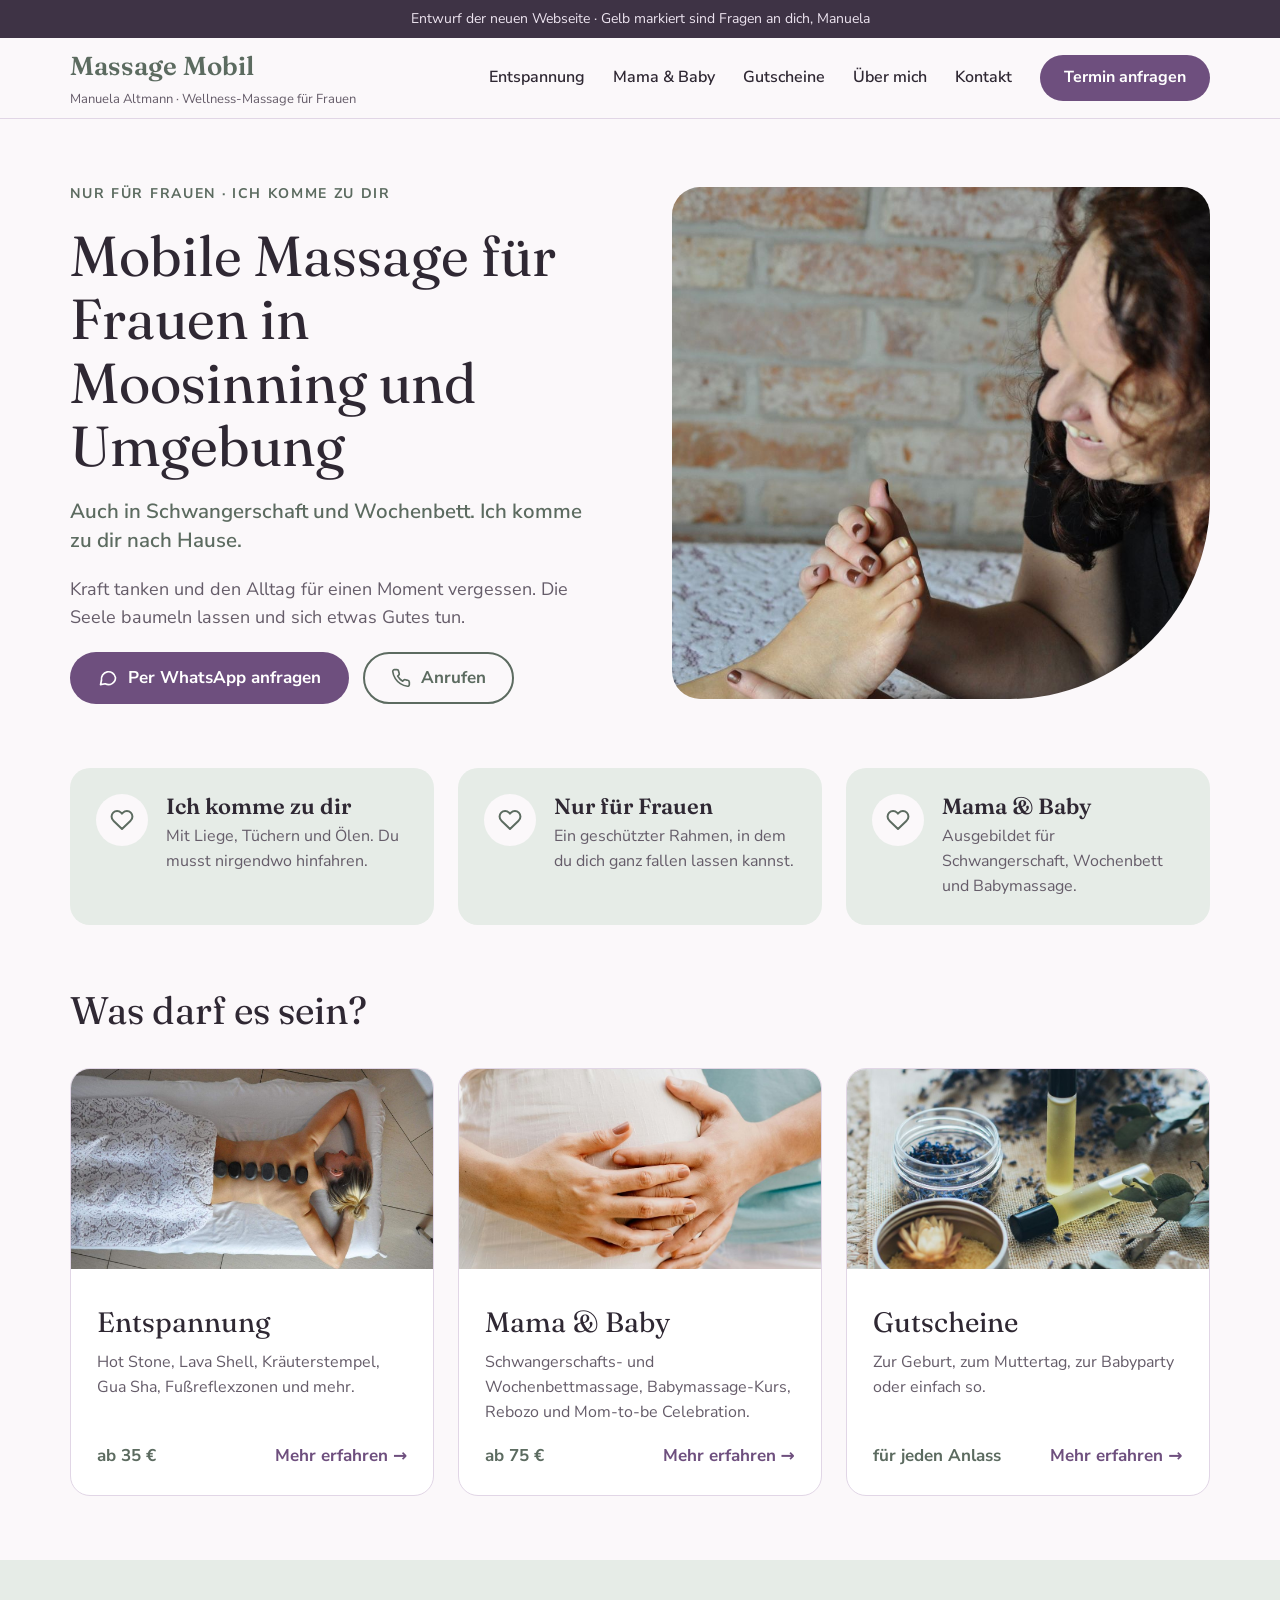
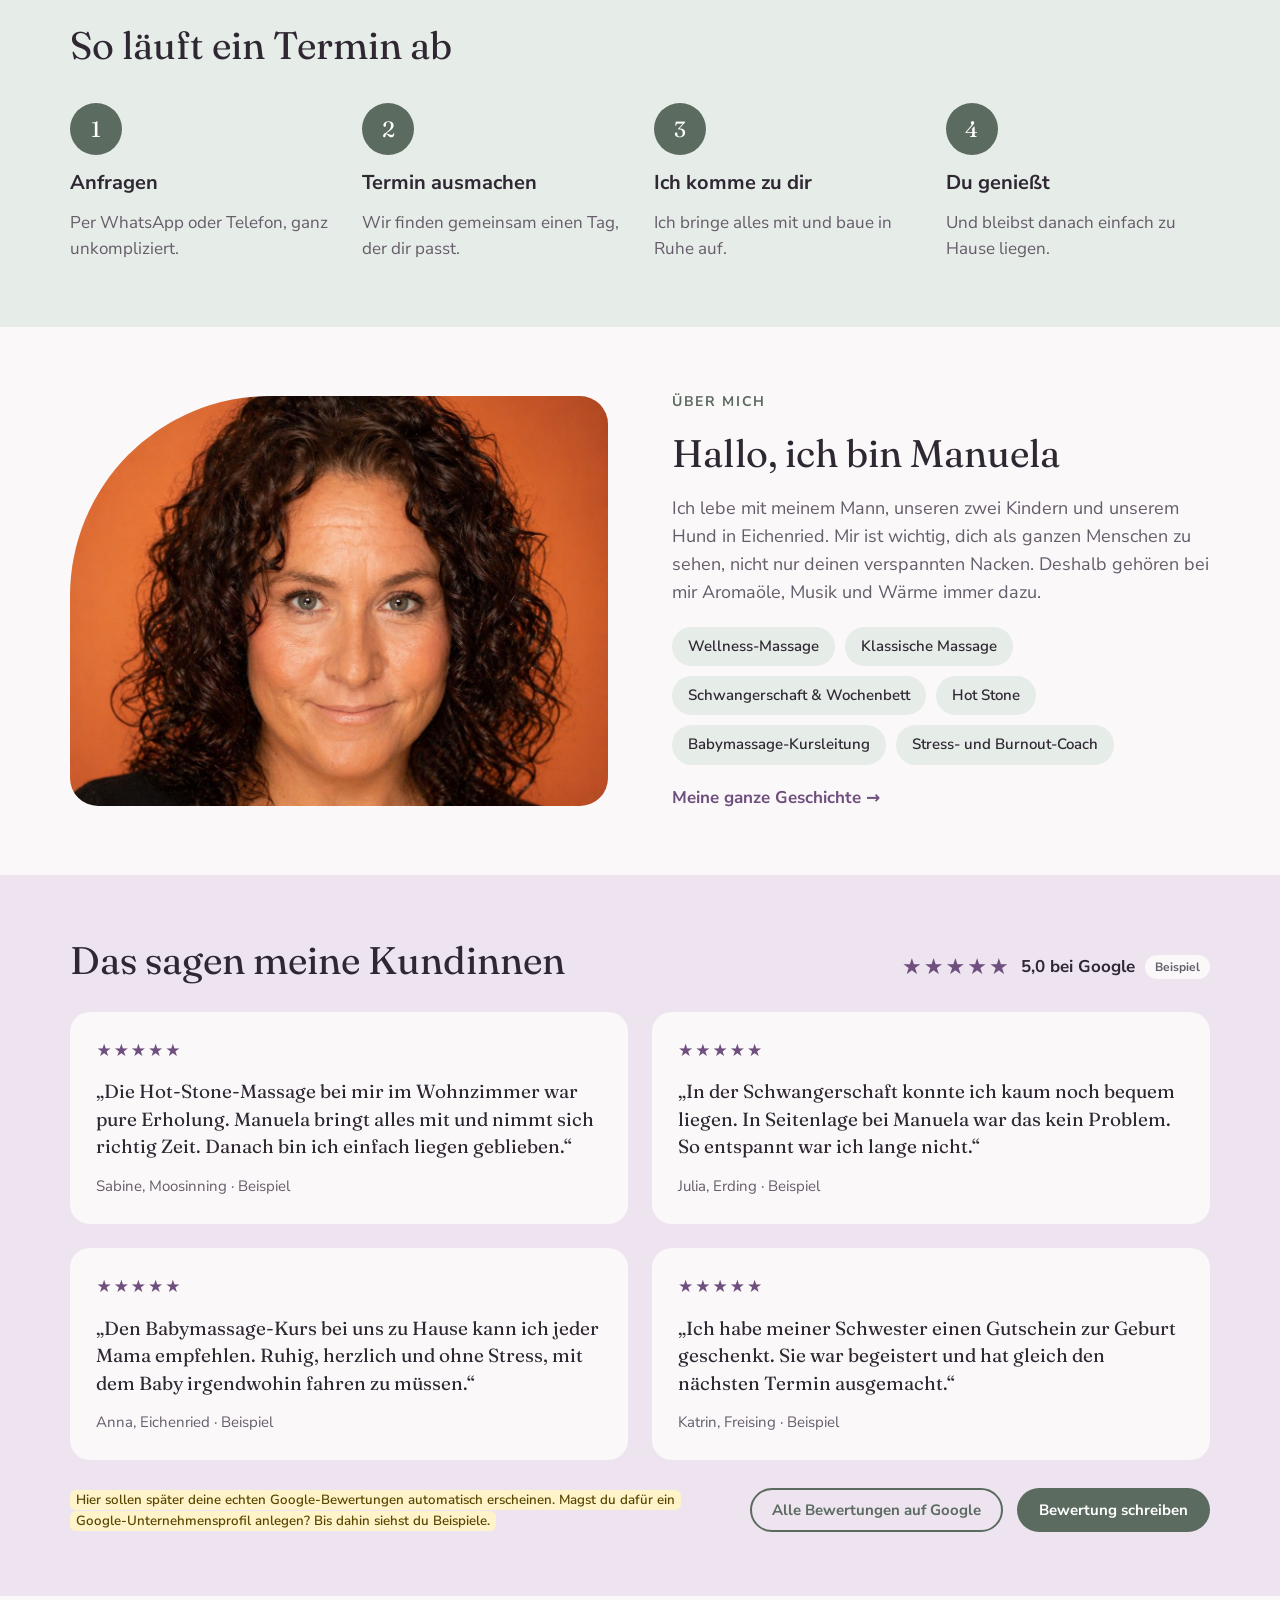
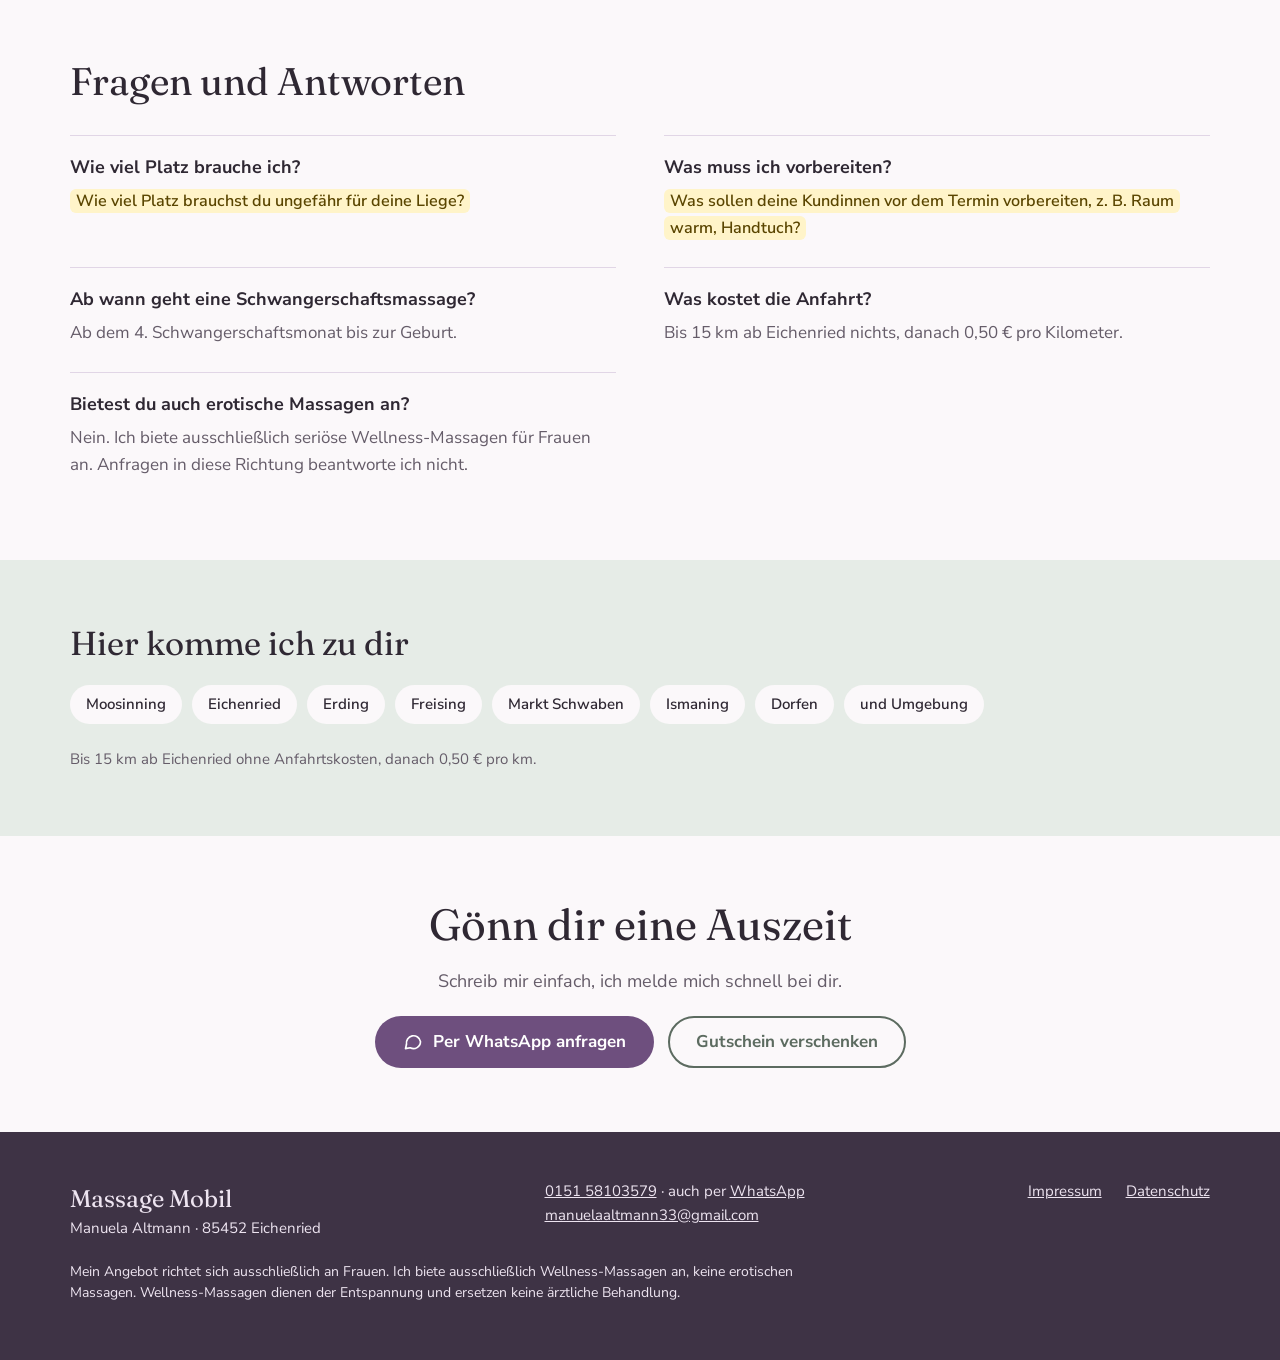
==== index.html @ 82e1cd25 "E-Mail-Adresse eingetragen Co-Authored-By: Claude Opus 5.5 (1M context) <noreply@anthropic.com> Clau" ====
<!doctype html>
<html lang="de">
<head>
<meta charset="utf-8">
<meta name="viewport" content="width=device-width, initial-scale=1">
<meta name="robots" content="noindex, nofollow">
<title>Mobile Massage für Frauen in Moosinning und Umgebung · Massage Mobil</title>
<meta name="description" content="Mobile Wellness-Massage nur für Frauen in Moosinning, Erding und Umgebung. Auch Schwangerschafts- und Wochenbettmassage. Manuela kommt zu dir nach Hause.">
<link rel="icon" href="data:image/svg+xml,%3Csvg xmlns='http://www.w3.org/2000/svg' viewBox='0 0 32 32'%3E%3Ccircle cx='16' cy='16' r='16' fill='%236E4F7E'/%3E%3Ctext x='16' y='22' font-size='17' text-anchor='middle' fill='white' font-family='Georgia'%3EM%3C/text%3E%3C/svg%3E">
<link rel="preconnect" href="https://fonts.googleapis.com">
<link rel="preconnect" href="https://fonts.gstatic.com" crossorigin>
<link href="https://fonts.googleapis.com/css2?family=Fraunces:opsz,wght@9..144,400;9..144,600&family=Nunito+Sans:wght@400;600;700&display=swap" rel="stylesheet">
<link rel="stylesheet" href="style.css">
</head>
<body>
<div class="demo-bar">Entwurf der neuen Webseite · Gelb markiert sind Fragen an dich, Manuela</div>
<header class="site-header">
<div class="wrap">
<a class="logo" href="index.html"><b>Massage Mobil</b><span>Manuela Altmann · Wellness-Massage für Frauen</span></a>
<button class="menu-btn" type="button" aria-label="Menü öffnen" aria-expanded="false" aria-controls="nav"><svg width="22" height="22" viewBox="0 0 24 24" fill="none" stroke="currentColor" stroke-width="2" stroke-linecap="round" aria-hidden="true"><path d="M4 7h16M4 12h16M4 17h16"/></svg></button>
<nav class="nav" id="nav">
<a href="entspannung.html">Entspannung</a>
<a href="mama-baby.html">Mama &amp; Baby</a>
<a href="gutscheine.html">Gutscheine</a>
<a href="ueber-mich.html">Über mich</a>
<a href="kontakt.html">Kontakt</a>
<a class="btn btn-primary" href="kontakt.html">Termin anfragen</a>
</nav>
</div>
</header>
<main>

<section class="wrap section grid-2">
<div class="stack">
<div class="kicker">Nur für Frauen · Ich komme zu dir</div>
<h1>Mobile Massage für Frauen in Moosinning und Umgebung</h1>
<p class="lead">Auch in Schwangerschaft und Wochenbett. Ich komme zu dir nach Hause.</p>
<p class="muted" style="font-size:18px">Kraft tanken und den Alltag für einen Moment vergessen. Die Seele baumeln lassen und sich etwas Gutes tun.</p>
<div class="btns"><a class="btn btn-primary" href="https://wa.me/4915158103579?text=Hallo%20Manuela%2C%20ich%20interessiere%20mich%20f%C3%BCr%20einen%20Massagetermin." target="_blank" rel="noopener"><svg viewBox="0 0 24 24" fill="none" stroke="currentColor" stroke-width="2" stroke-linecap="round" stroke-linejoin="round" aria-hidden="true"><path d="M21 11.5a8.4 8.4 0 0 1-12.4 7.4L3 20l1.2-5.3A8.4 8.4 0 1 1 21 11.5z"/></svg>Per WhatsApp anfragen</a><a class="btn btn-outline" href="tel:+4915158103579"><svg viewBox="0 0 24 24" fill="none" stroke="currentColor" stroke-width="2" stroke-linecap="round" stroke-linejoin="round" aria-hidden="true"><path d="M22 16.9v3a2 2 0 0 1-2.2 2 19.8 19.8 0 0 1-8.6-3.1 19.5 19.5 0 0 1-6-6A19.8 19.8 0 0 1 2.1 4.2 2 2 0 0 1 4.1 2h3a2 2 0 0 1 2 1.7c.1.9.4 1.8.7 2.7a2 2 0 0 1-.5 2.1L8 9.8a16 16 0 0 0 6 6l1.3-1.3a2 2 0 0 1 2.1-.5c.9.3 1.8.6 2.7.7a2 2 0 0 1 1.7 2z"/></svg>Anrufen</a></div>
</div>
<img class="pic pic-leaf hero-img" src="bilder/manuela-fussmassage.jpg" alt="Manuela massiert lächelnd den Fuß einer Kundin" style="height:clamp(300px,40vw,536px);object-position:50% 45%">
</section>

<section class="wrap grid-3">
<div class="tile"><div class="ico"><svg viewBox="0 0 24 24" fill="none" stroke="currentColor" stroke-width="2" stroke-linecap="round" stroke-linejoin="round" aria-hidden="true"><path d="M20.8 4.6a5.5 5.5 0 0 0-7.8 0L12 5.7l-1-1.1a5.5 5.5 0 0 0-7.8 7.8l1 1.1L12 21l7.8-7.5 1-1.1a5.5 5.5 0 0 0 0-7.8z"/></svg></div><div><h3 style="font-weight:600;font-size:22px;margin-bottom:6px">Ich komme zu dir</h3><p class="muted" style="font-size:16px">Mit Liege, Tüchern und Ölen. Du musst nirgendwo hinfahren.</p></div></div>
<div class="tile"><div class="ico"><svg viewBox="0 0 24 24" fill="none" stroke="currentColor" stroke-width="2" stroke-linecap="round" stroke-linejoin="round" aria-hidden="true"><path d="M20.8 4.6a5.5 5.5 0 0 0-7.8 0L12 5.7l-1-1.1a5.5 5.5 0 0 0-7.8 7.8l1 1.1L12 21l7.8-7.5 1-1.1a5.5 5.5 0 0 0 0-7.8z"/></svg></div><div><h3 style="font-weight:600;font-size:22px;margin-bottom:6px">Nur für Frauen</h3><p class="muted" style="font-size:16px">Ein geschützter Rahmen, in dem du dich ganz fallen lassen kannst.</p></div></div>
<div class="tile"><div class="ico"><svg viewBox="0 0 24 24" fill="none" stroke="currentColor" stroke-width="2" stroke-linecap="round" stroke-linejoin="round" aria-hidden="true"><path d="M20.8 4.6a5.5 5.5 0 0 0-7.8 0L12 5.7l-1-1.1a5.5 5.5 0 0 0-7.8 7.8l1 1.1L12 21l7.8-7.5 1-1.1a5.5 5.5 0 0 0 0-7.8z"/></svg></div><div><h3 style="font-weight:600;font-size:22px;margin-bottom:6px">Mama &amp; Baby</h3><p class="muted" style="font-size:16px">Ausgebildet für Schwangerschaft, Wochenbett und Babymassage.</p></div></div>
</section>

<section class="wrap section stack" style="gap:36px">
<h2>Was darf es sein?</h2>
<div class="grid-3">
<a class="card card-img" href="entspannung.html"><img src="bilder/hot-stone.jpg" alt="Hot-Stone-Massage mit warmen Steinen auf dem Rücken" loading="lazy"><div class="body"><h3 style="font-size:28px">Entspannung</h3><p class="muted" style="font-size:16px">Hot Stone, Lava Shell, Kräuterstempel, Gua Sha, Fußreflexzonen und mehr.</p><div class="row"><span style="color:var(--main)">ab 35 €</span><span style="color:var(--btn)">Mehr erfahren →</span></div></div></a>
<a class="card card-img" href="mama-baby.html"><img src="bilder/babybauch.jpg" alt="Hände auf einem Babybauch" loading="lazy"><div class="body"><h3 style="font-size:28px">Mama &amp; Baby</h3><p class="muted" style="font-size:16px">Schwangerschafts- und Wochenbettmassage, Babymassage-Kurs, Rebozo und Mom-to-be Celebration.</p><div class="row"><span style="color:var(--main)">ab 75 €</span><span style="color:var(--btn)">Mehr erfahren →</span></div></div></a>
<a class="card card-img" href="gutscheine.html"><img src="bilder/aromaoele.jpg" alt="Aromaöle mit Lavendel" loading="lazy"><div class="body"><h3 style="font-size:28px">Gutscheine</h3><p class="muted" style="font-size:16px">Zur Geburt, zum Muttertag, zur Babyparty oder einfach so.</p><div class="row"><span style="color:var(--main)">für jeden Anlass</span><span style="color:var(--btn)">Mehr erfahren →</span></div></div></a>
</div>
</section>

<section class="bg-soft2"><div class="wrap section stack" style="gap:36px">
<h2>So läuft ein Termin ab</h2>
<div class="grid-4">
<div class="step"><div class="num">1</div><b style="font-size:20px">Anfragen</b><p class="muted">Per WhatsApp oder Telefon, ganz unkompliziert.</p></div>
<div class="step"><div class="num">2</div><b style="font-size:20px">Termin ausmachen</b><p class="muted">Wir finden gemeinsam einen Tag, der dir passt.</p></div>
<div class="step"><div class="num">3</div><b style="font-size:20px">Ich komme zu dir</b><p class="muted">Ich bringe alles mit und baue in Ruhe auf.</p></div>
<div class="step"><div class="num">4</div><b style="font-size:20px">Du genießt</b><p class="muted">Und bleibst danach einfach zu Hause liegen.</p></div>
</div>
</div></section>

<section class="wrap section grid-2">
<img class="pic pic-leaf-l" src="bilder/manuela-portraet.jpg" alt="Porträt von Manuela Altmann" loading="lazy" style="height:clamp(300px,32vw,460px);object-position:50% 25%">
<div class="stack">
<div class="kicker">Über mich</div>
<h2>Hallo, ich bin Manuela</h2>
<p class="muted" style="font-size:18px">Ich lebe mit meinem Mann, unseren zwei Kindern und unserem Hund in Eichenried. Mir ist wichtig, dich als ganzen Menschen zu sehen, nicht nur deinen verspannten Nacken. Deshalb gehören bei mir Aromaöle, Musik und Wärme immer dazu.</p>
<div class="chips"><span class="chip chip-soft">Wellness-Massage</span><span class="chip chip-soft">Klassische Massage</span><span class="chip chip-soft">Schwangerschaft &amp; Wochenbett</span><span class="chip chip-soft">Hot Stone</span><span class="chip chip-soft">Babymassage-Kursleitung</span><span class="chip chip-soft">Stress- und Burnout-Coach</span></div>
<a class="more" href="ueber-mich.html">Meine ganze Geschichte →</a>
</div>
</section>

<section class="bg-soft"><div class="wrap section stack" style="gap:28px">
<div class="reviews-head"><h2>Das sagen meine Kundinnen</h2><div style="display:flex;align-items:center;gap:10px"><span class="stars" aria-hidden="true" style="font-size:22px">★★★★★</span><b>5,0 bei Google</b><span class="badge">Beispiel</span></div></div>
<div class="grid-2" style="gap:24px;align-items:stretch">
<figure class="review"><div class="stars" aria-label="5 von 5 Sternen">★★★★★</div><blockquote>„Die Hot-Stone-Massage bei mir im Wohnzimmer war pure Erholung. Manuela bringt alles mit und nimmt sich richtig Zeit. Danach bin ich einfach liegen geblieben.“</blockquote><figcaption>Sabine, Moosinning · Beispiel</figcaption></figure>
<figure class="review"><div class="stars" aria-label="5 von 5 Sternen">★★★★★</div><blockquote>„In der Schwangerschaft konnte ich kaum noch bequem liegen. In Seitenlage bei Manuela war das kein Problem. So entspannt war ich lange nicht.“</blockquote><figcaption>Julia, Erding · Beispiel</figcaption></figure>
<figure class="review"><div class="stars" aria-label="5 von 5 Sternen">★★★★★</div><blockquote>„Den Babymassage-Kurs bei uns zu Hause kann ich jeder Mama empfehlen. Ruhig, herzlich und ohne Stress, mit dem Baby irgendwohin fahren zu müssen.“</blockquote><figcaption>Anna, Eichenried · Beispiel</figcaption></figure>
<figure class="review"><div class="stars" aria-label="5 von 5 Sternen">★★★★★</div><blockquote>„Ich habe meiner Schwester einen Gutschein zur Geburt geschenkt. Sie war begeistert und hat gleich den nächsten Termin ausgemacht.“</blockquote><figcaption>Katrin, Freising · Beispiel</figcaption></figure>
</div>
<div style="display:flex;justify-content:space-between;align-items:center;gap:24px;flex-wrap:wrap">
<p class="muted" style="font-size:14px;max-width:640px"><span class="frage">Hier sollen später deine echten Google-Bewertungen automatisch erscheinen. Magst du dafür ein Google-Unternehmensprofil anlegen? Bis dahin siehst du Beispiele.</span></p>
<div class="btns"><a class="btn btn-outline btn-small" href="#">Alle Bewertungen auf Google</a><a class="btn btn-green btn-small" href="#">Bewertung schreiben</a></div>
</div>
</div></section>

<section class="wrap section stack" style="gap:32px">
<h2>Fragen und Antworten</h2>
<div class="faq"><div><b>Wie viel Platz brauche ich?</b><span class="muted"><span class="frage">Wie viel Platz brauchst du ungefähr für deine Liege?</span></span></div><div><b>Was muss ich vorbereiten?</b><span class="muted"><span class="frage">Was sollen deine Kundinnen vor dem Termin vorbereiten, z. B. Raum warm, Handtuch?</span></span></div><div><b>Ab wann geht eine Schwangerschaftsmassage?</b><span class="muted">Ab dem 4. Schwangerschaftsmonat bis zur Geburt.</span></div><div><b>Was kostet die Anfahrt?</b><span class="muted">Bis 15 km ab Eichenried nichts, danach 0,50 € pro Kilometer.</span></div><div><b>Bietest du auch erotische Massagen an?</b><span class="muted">Nein. Ich biete ausschließlich seriöse Wellness-Massagen für Frauen an. Anfragen in diese Richtung beantworte ich nicht.</span></div></div>
</section>

<section class="bg-soft2"><div class="wrap section stack" style="gap:24px">
<h2 style="font-size:clamp(26px,2.6vw,36px)">Hier komme ich zu dir</h2>
<div class="chips"><span class="chip ">Moosinning</span><span class="chip ">Eichenried</span><span class="chip ">Erding</span><span class="chip ">Freising</span><span class="chip ">Markt Schwaben</span><span class="chip ">Ismaning</span><span class="chip ">Dorfen</span><span class="chip ">und Umgebung</span></div>
<p class="muted" style="font-size:15px">Bis 15 km ab Eichenried ohne Anfahrtskosten, danach 0,50 € pro km.</p>
</div></section>

<section class="wrap section stack center">
<h2 style="font-size:clamp(32px,3.4vw,48px)">Gönn dir eine Auszeit</h2>
<p class="muted" style="font-size:18px">Schreib mir einfach, ich melde mich schnell bei dir.</p>
<div class="btns" style="justify-content:center"><a class="btn btn-primary" href="https://wa.me/4915158103579?text=Hallo%20Manuela%2C%20ich%20interessiere%20mich%20f%C3%BCr%20einen%20Massagetermin." target="_blank" rel="noopener"><svg viewBox="0 0 24 24" fill="none" stroke="currentColor" stroke-width="2" stroke-linecap="round" stroke-linejoin="round" aria-hidden="true"><path d="M21 11.5a8.4 8.4 0 0 1-12.4 7.4L3 20l1.2-5.3A8.4 8.4 0 1 1 21 11.5z"/></svg>Per WhatsApp anfragen</a><a class="btn btn-outline" href="gutscheine.html">Gutschein verschenken</a></div>
</section>

</main>
<footer class="site-footer">
<div class="wrap">
<div class="top">
<div><div class="name">Massage Mobil</div><div>Manuela Altmann · 85452 Eichenried</div></div>
<div><div><a href="tel:+4915158103579">0151 58103579</a> · auch per <a href="https://wa.me/4915158103579?text=Hallo%20Manuela%2C%20ich%20interessiere%20mich%20f%C3%BCr%20einen%20Massagetermin." target="_blank" rel="noopener">WhatsApp</a></div><div><a href="mailto:manuelaaltmann33@gmail.com">manuelaaltmann33@gmail.com</a></div></div>
<div style="display:flex;gap:24px"><a href="impressum.html">Impressum</a><a href="impressum.html#datenschutz">Datenschutz</a></div>
</div>
<p class="legal">Mein Angebot richtet sich ausschließlich an Frauen. Ich biete ausschließlich Wellness-Massagen an, keine erotischen Massagen. Wellness-Massagen dienen der Entspannung und ersetzen keine ärztliche Behandlung.</p>
</div>
</footer>
<div class="mobile-bar"><a class="btn btn-primary" href="https://wa.me/4915158103579?text=Hallo%20Manuela%2C%20ich%20interessiere%20mich%20f%C3%BCr%20einen%20Massagetermin." target="_blank" rel="noopener"><svg viewBox="0 0 24 24" fill="none" stroke="currentColor" stroke-width="2" stroke-linecap="round" stroke-linejoin="round" aria-hidden="true"><path d="M21 11.5a8.4 8.4 0 0 1-12.4 7.4L3 20l1.2-5.3A8.4 8.4 0 1 1 21 11.5z"/></svg>WhatsApp</a><a class="btn btn-outline" href="tel:+4915158103579"><svg viewBox="0 0 24 24" fill="none" stroke="currentColor" stroke-width="2" stroke-linecap="round" stroke-linejoin="round" aria-hidden="true"><path d="M22 16.9v3a2 2 0 0 1-2.2 2 19.8 19.8 0 0 1-8.6-3.1 19.5 19.5 0 0 1-6-6A19.8 19.8 0 0 1 2.1 4.2 2 2 0 0 1 4.1 2h3a2 2 0 0 1 2 1.7c.1.9.4 1.8.7 2.7a2 2 0 0 1-.5 2.1L8 9.8a16 16 0 0 0 6 6l1.3-1.3a2 2 0 0 1 2.1-.5c.9.3 1.8.6 2.7.7a2 2 0 0 1 1.7 2z"/></svg>Anrufen</a></div>
<script>
const b=document.querySelector('.menu-btn'),n=document.getElementById('nav');
b.addEventListener('click',()=>{const o=n.classList.toggle('open');b.setAttribute('aria-expanded',o);b.setAttribute('aria-label',o?'Menü schließen':'Menü öffnen')});
</script>
</body>
</html>
---- style.css ----
:root{
  --bg:#FBF8FA; --soft:#EDE4F0; --soft2:#E6ECE7; --main:#5C6B60; --btn:#6E4F7E;
  --text:#2F2833; --muted:#655C69; --line:#E1D6E6; --dark:#3E3345; --onDark:#EDE4F0;
  --serif:'Fraunces',Georgia,serif; --sans:'Nunito Sans',system-ui,sans-serif;
  --pad:clamp(20px,5.5vw,80px);
}
*{box-sizing:border-box}
html{scroll-behavior:smooth}
body{margin:0;background:var(--bg);color:var(--text);font-family:var(--sans);font-size:17px;line-height:1.55;-webkit-font-smoothing:antialiased}
img{max-width:100%;display:block}
a{color:inherit}
a:hover{opacity:.85}
h1,h2,h3{font-family:var(--serif);font-weight:400;margin:0;line-height:1.12}
h1{font-size:clamp(34px,4.4vw,58px)}
h2{font-size:clamp(28px,3vw,42px)}
h3{font-size:clamp(22px,2vw,26px)}
p{margin:0}
.wrap{padding-left:var(--pad);padding-right:var(--pad);max-width:1440px;margin:0 auto}
.muted{color:var(--muted)}
.kicker{font-size:14px;font-weight:700;letter-spacing:.12em;text-transform:uppercase;color:var(--main)}
.lead{font-size:clamp(18px,1.6vw,21px);font-weight:600;color:var(--main);line-height:1.45}
.stack{display:flex;flex-direction:column;gap:20px}
.section{padding-top:clamp(40px,5vw,72px);padding-bottom:clamp(40px,5vw,72px)}
.bg-soft{background:var(--soft)} .bg-soft2{background:var(--soft2)}
.full{width:100%}
.center{text-align:center;align-items:center}

/* Demo-Hinweis */
.demo-bar{background:var(--dark);color:var(--onDark);font-size:14px;text-align:center;padding:8px 16px}

/* Frage an Manuela */
.frage{background:#FFF4C9;color:#5A4500;border-radius:6px;padding:1px 6px;font-weight:600;font-size:.95em;box-decoration-break:clone;-webkit-box-decoration-break:clone}

/* Knöpfe */
.btn{display:inline-flex;align-items:center;justify-content:center;gap:10px;min-height:52px;padding:0 26px;border-radius:999px;font-weight:700;font-size:17px;text-decoration:none;border:2px solid transparent;cursor:pointer}
.btn svg{width:20px;height:20px;flex-shrink:0}
.btn-primary{background:var(--btn);color:#fff}
.btn-outline{border-color:var(--main);color:var(--main)}
.btn-green{background:var(--main);color:#fff}
.btn-small{min-height:44px;font-size:15px;padding:0 20px}
.btns{display:flex;flex-wrap:wrap;gap:14px}
.more{font-weight:700;color:var(--btn);text-decoration:none}

/* Kopfzeile */
.site-header{position:sticky;top:0;z-index:20;background:var(--bg);border-bottom:1px solid var(--line)}
.site-header .wrap{display:flex;align-items:center;justify-content:space-between;gap:24px;min-height:80px}
.logo{display:flex;flex-direction:column;gap:2px;text-decoration:none}
.logo b{font-family:var(--serif);font-size:26px;font-weight:600;color:var(--main)}
.logo span{font-size:13px;color:var(--muted)}
.nav{display:flex;align-items:center;gap:28px;font-weight:600;font-size:16px}
.nav a{text-decoration:none}
.nav a[aria-current]{color:var(--btn);text-decoration:underline;text-underline-offset:8px;text-decoration-thickness:2px}
.nav .btn{min-height:46px;font-size:16px;padding:0 22px;text-decoration:none;color:#fff}
.menu-btn{display:none;width:44px;height:44px;border:0;border-radius:12px;background:var(--soft2);color:var(--text);align-items:center;justify-content:center;cursor:pointer}

/* Bilder mit Form */
.pic{width:100%;object-fit:cover;border-radius:28px}
.pic-leaf{border-radius:28px 28px 200px 28px}
.pic-leaf-l{border-radius:200px 28px 28px 28px}
.pic-arch{border-radius:240px 240px 28px 28px}
.pic-round{border-radius:999px}

/* Raster */
.grid-2{display:grid;grid-template-columns:repeat(2,minmax(0,1fr));gap:clamp(32px,5vw,72px);align-items:center}
.grid-3{display:grid;grid-template-columns:repeat(3,minmax(0,1fr));gap:24px}
.grid-4{display:grid;grid-template-columns:repeat(4,minmax(0,1fr));gap:28px}
.grid-5{display:grid;grid-template-columns:repeat(5,minmax(0,1fr));gap:20px}
.split{display:grid;grid-template-columns:4fr 8fr;gap:48px}

/* Karten */
.card{background:#fff;border:1px solid var(--line);border-radius:20px;padding:26px;display:flex;flex-direction:column;gap:12px}
.card-img{padding:0;overflow:hidden;text-decoration:none;color:var(--text)}
.card-img img{height:200px;width:100%;object-fit:cover}
.card-img .body{padding:26px;display:flex;flex-direction:column;gap:12px;flex-grow:1}
.card-img .row{display:flex;justify-content:space-between;align-items:center;margin-top:auto;padding-top:6px;font-weight:700}
.tile{border-radius:20px;padding:26px;background:var(--soft2);display:flex;gap:18px;align-items:flex-start}
.tile .ico{width:52px;height:52px;flex-shrink:0;border-radius:999px;background:var(--bg);color:var(--main);display:flex;align-items:center;justify-content:center}
.tile .ico svg{width:24px;height:24px}
.prices{border-top:1px solid var(--soft);padding-top:8px;display:flex;flex-direction:column;gap:6px}
.prices div{display:flex;justify-content:space-between;gap:12px}
.prices b{color:var(--main)}
.chips{display:flex;flex-wrap:wrap;gap:10px}
.chip{padding:8px 16px;border-radius:999px;background:var(--bg);font-weight:600;font-size:15px;text-decoration:none}
.chip-soft{background:var(--soft2)}
.step{display:flex;flex-direction:column;gap:12px}
.step-row{flex-direction:row;gap:18px;align-items:flex-start}
.num{width:52px;height:52px;flex-shrink:0;border-radius:999px;background:var(--main);color:#fff;display:flex;align-items:center;justify-content:center;font-family:var(--serif);font-size:22px}
.faq{display:grid;grid-template-columns:repeat(2,minmax(0,1fr));gap:8px 48px}
.faq div{padding:18px 0;border-top:1px solid var(--line);display:flex;flex-direction:column;gap:6px}
.faq b{font-size:18px}

/* Bewertungen */
.reviews-head{display:flex;justify-content:space-between;align-items:baseline;flex-wrap:wrap;gap:12px}
.stars{color:var(--btn);letter-spacing:2px}
.badge{padding:3px 10px;border-radius:999px;background:var(--bg);font-size:12px;font-weight:700;color:var(--muted)}
.review{margin:0;padding:26px;border-radius:20px;background:var(--bg);display:flex;flex-direction:column;gap:14px}
.review blockquote{margin:0;font-family:var(--serif);font-size:19px;line-height:1.45}
.review figcaption{font-size:15px;color:var(--muted)}

/* Zeitachse */
.timeline{list-style:none;margin:0;padding:0}
.timeline li{display:grid;grid-template-columns:110px 32px minmax(0,1fr);column-gap:20px}
.timeline .year{font-family:var(--serif);font-size:22px;font-weight:600;color:var(--btn);text-align:right;padding-top:2px}
.timeline .axis{display:flex;flex-direction:column;align-items:center}
.timeline .dot{width:16px;height:16px;margin-top:8px;border-radius:999px;background:var(--bg);box-shadow:0 0 0 4px var(--soft),0 0 0 6px var(--btn);flex-shrink:0}
.timeline li:first-child .dot{background:var(--btn)}
.timeline .axis::after{content:"";width:2px;flex-grow:1;background:#C9B6D1}
.timeline li:last-child .axis::after{background:transparent}
.timeline .courses{padding-bottom:28px;display:flex;flex-direction:column;gap:6px;font-size:18px;font-weight:600}

/* Kontakt-Karten */
.contact{display:flex;flex-direction:column;gap:12px;padding:30px;border-radius:24px;background:#fff;border:1px solid var(--line);text-decoration:none;color:var(--text)}
.contact svg{width:32px;height:32px;stroke:var(--main)}
.contact .t{font-family:var(--serif);font-size:28px}
.contact.primary{background:var(--btn);border-color:var(--btn);color:#fff}
.contact.primary svg{stroke:#fff}

/* Fußzeile */
.site-footer{background:var(--dark);color:var(--onDark);padding:48px 0 56px;font-size:15px}
.site-footer .top{display:flex;justify-content:space-between;gap:32px;flex-wrap:wrap;margin-bottom:20px}
.site-footer .name{font-family:var(--serif);font-size:24px}
.site-footer .legal{font-size:14px;max-width:760px}
.site-footer .frage{font-size:14px}

/* Leiste am Handy */
.mobile-bar{display:none}

@media (max-width:1100px){
  .nav{gap:20px;font-size:15px}
}
@media (max-width:960px){
  .menu-btn{display:flex}
  .nav{display:none;position:absolute;left:0;right:0;top:100%;background:var(--bg);border-bottom:1px solid var(--line);flex-direction:column;align-items:stretch;gap:0;padding:8px var(--pad) 20px}
  .nav.open{display:flex}
  .nav a{padding:14px 0;border-bottom:1px solid var(--line);font-size:18px}
  .nav .btn{margin-top:14px;border-bottom:0}
  .logo span{display:none}
  .logo b{font-size:22px}
  .site-header .wrap{min-height:66px}
  .grid-2,.split{grid-template-columns:1fr}
  .grid-3{grid-template-columns:1fr}
  .grid-4{grid-template-columns:repeat(2,minmax(0,1fr))}
  .grid-5{grid-template-columns:repeat(2,minmax(0,1fr))}
  .faq{grid-template-columns:1fr}
  .hero-img{order:-1}
  .pic-leaf{border-radius:24px 24px 120px 24px}
  .pic-arch{border-radius:180px 180px 24px 24px}
  .mobile-bar{display:grid;grid-template-columns:1fr 1fr;gap:10px;position:fixed;left:0;right:0;bottom:0;z-index:30;padding:12px 16px calc(12px + env(safe-area-inset-bottom));background:var(--bg);border-top:1px solid var(--line);box-shadow:0 -6px 20px rgba(0,0,0,.06)}
  .mobile-bar .btn{min-height:50px;font-size:16px}
  body{padding-bottom:80px}
}
@media (max-width:560px){
  .grid-4,.grid-5{grid-template-columns:1fr}
  .timeline li{grid-template-columns:72px 28px minmax(0,1fr);column-gap:12px}
  .timeline .year{font-size:18px}
  .timeline .courses{font-size:16px}
  .btns .btn{width:100%}
}
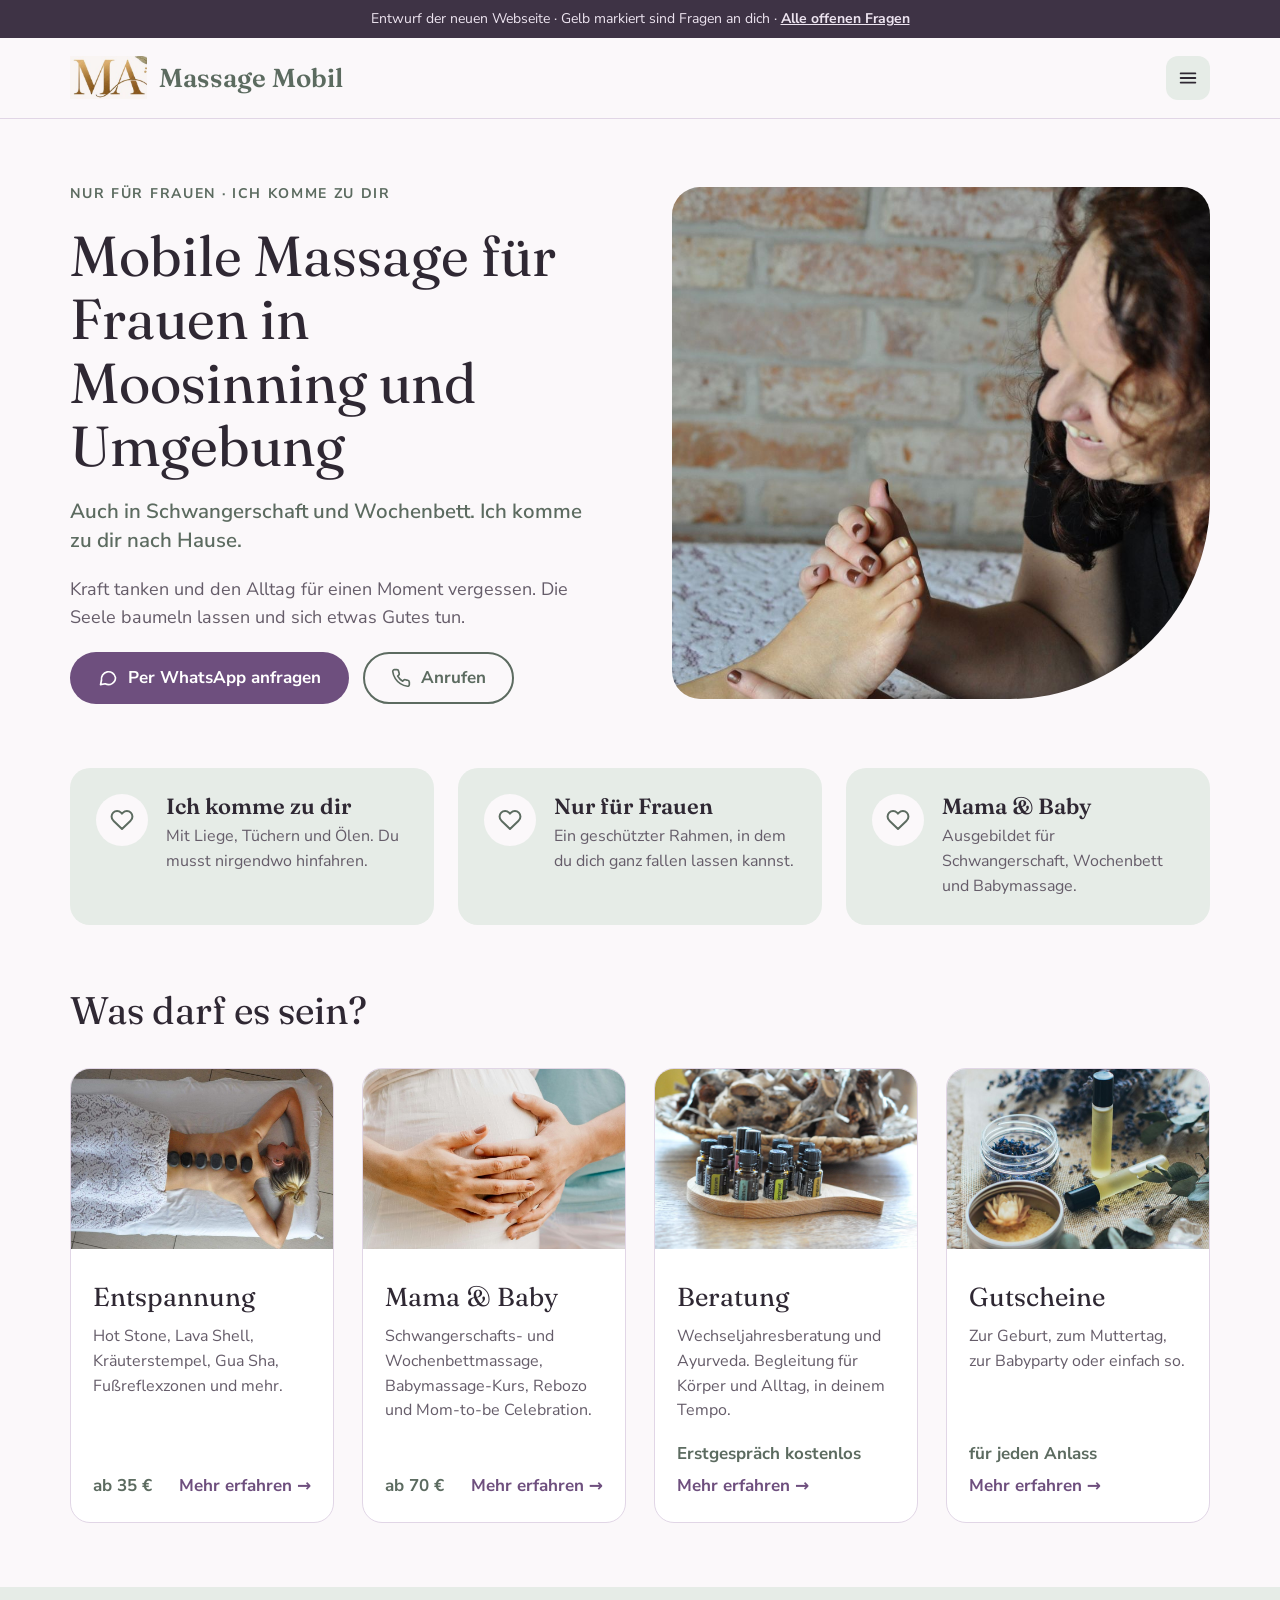
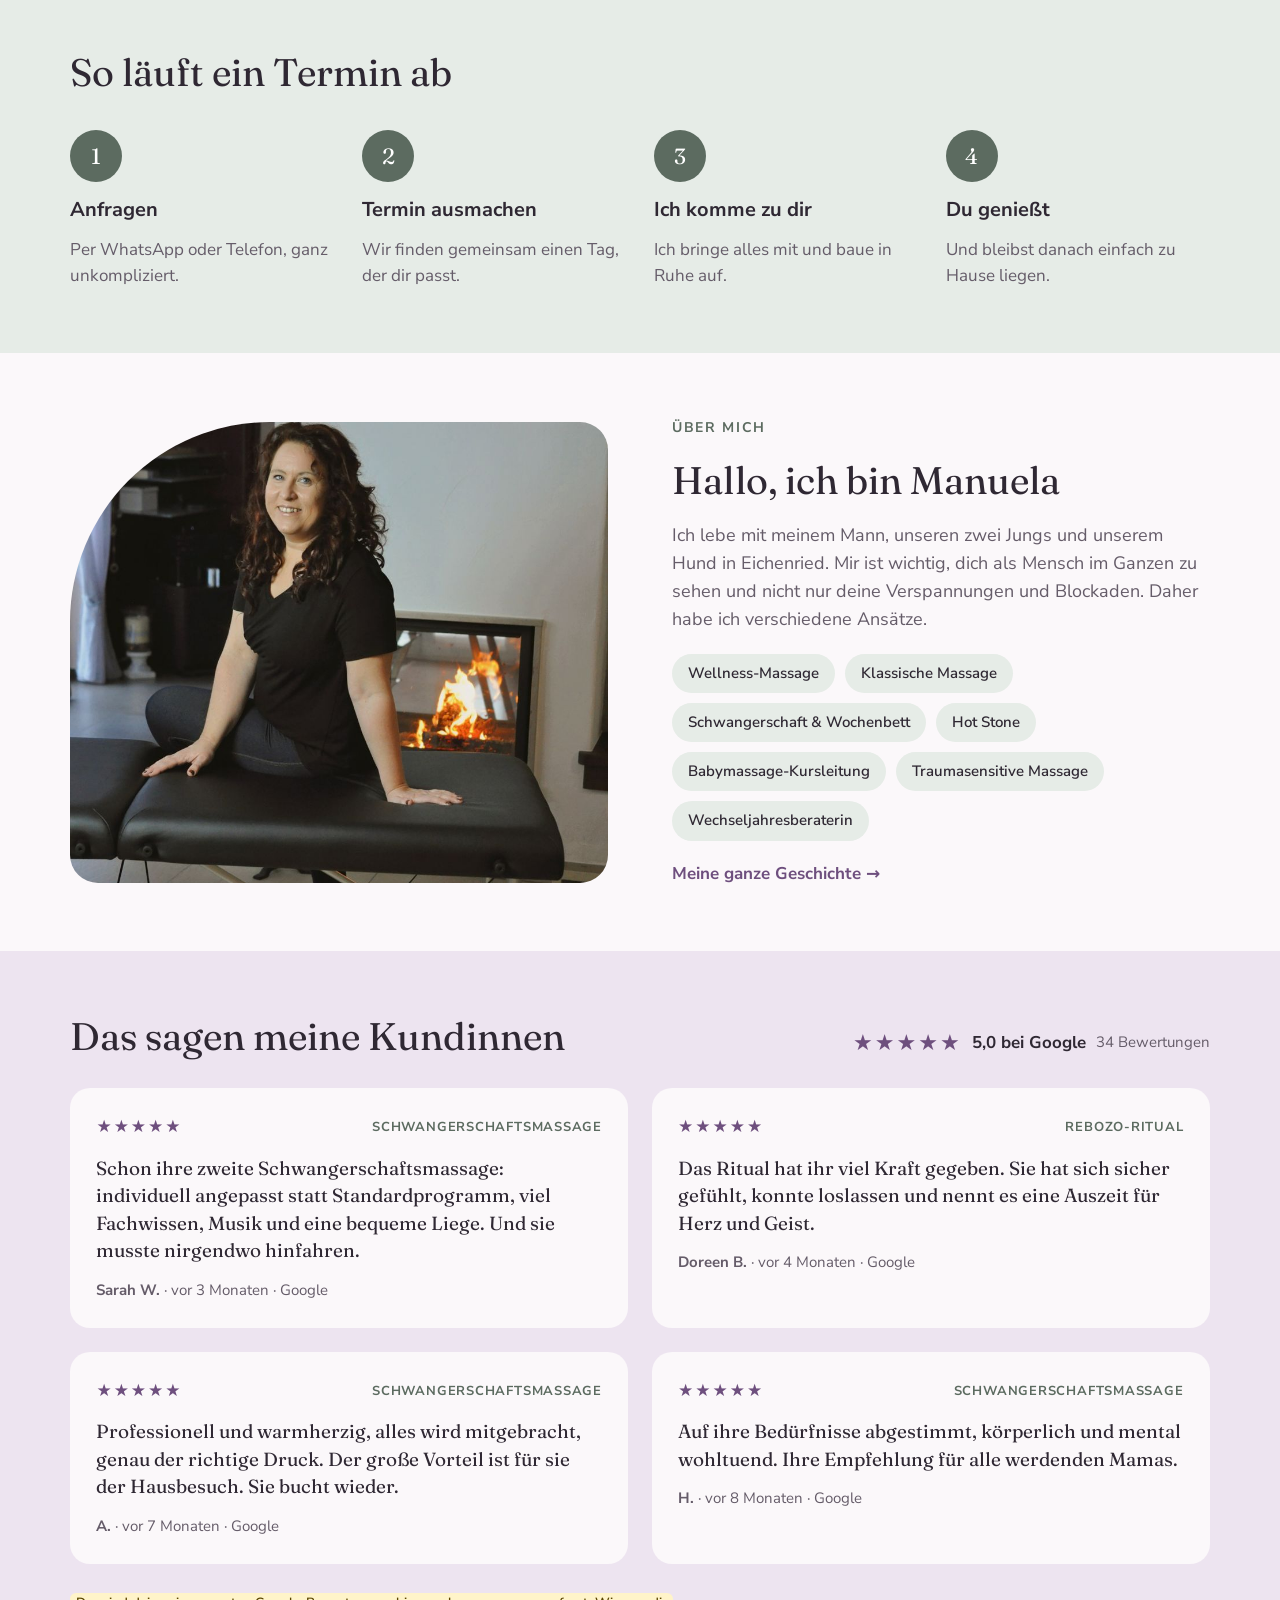
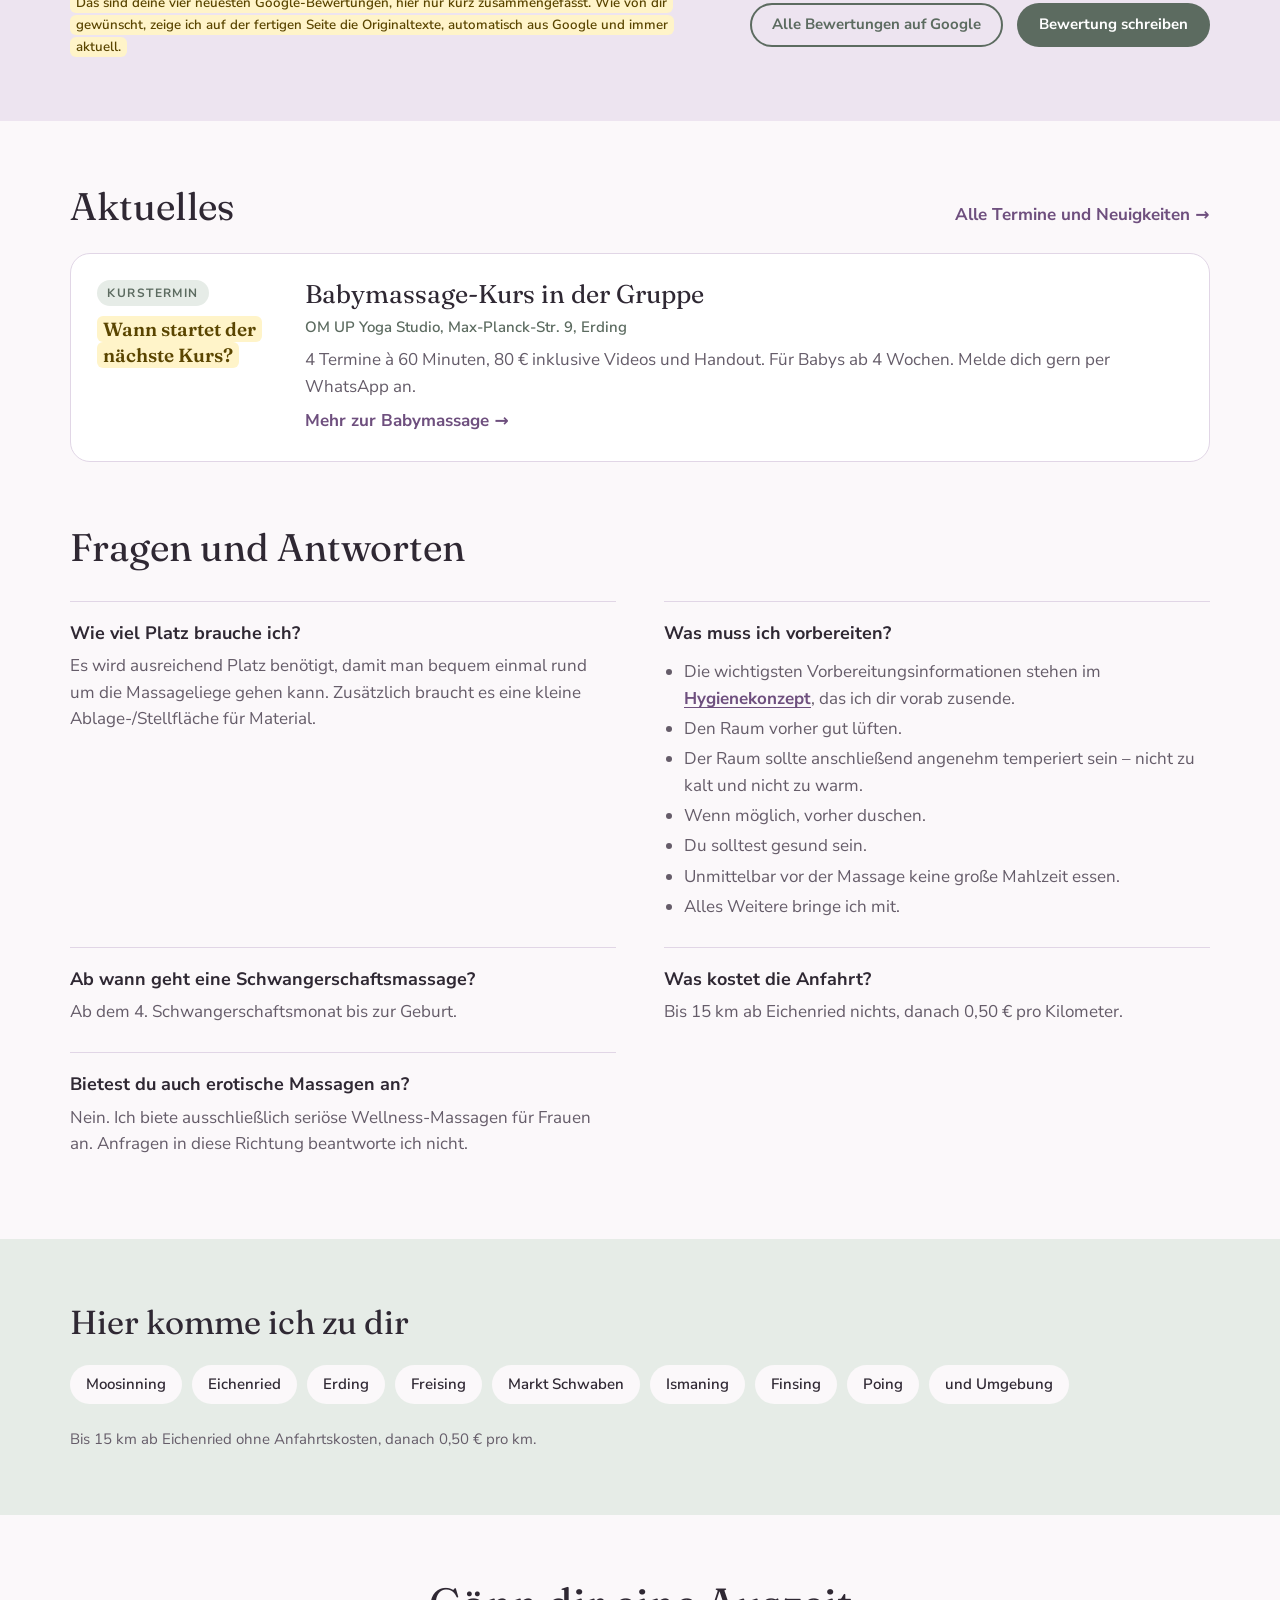
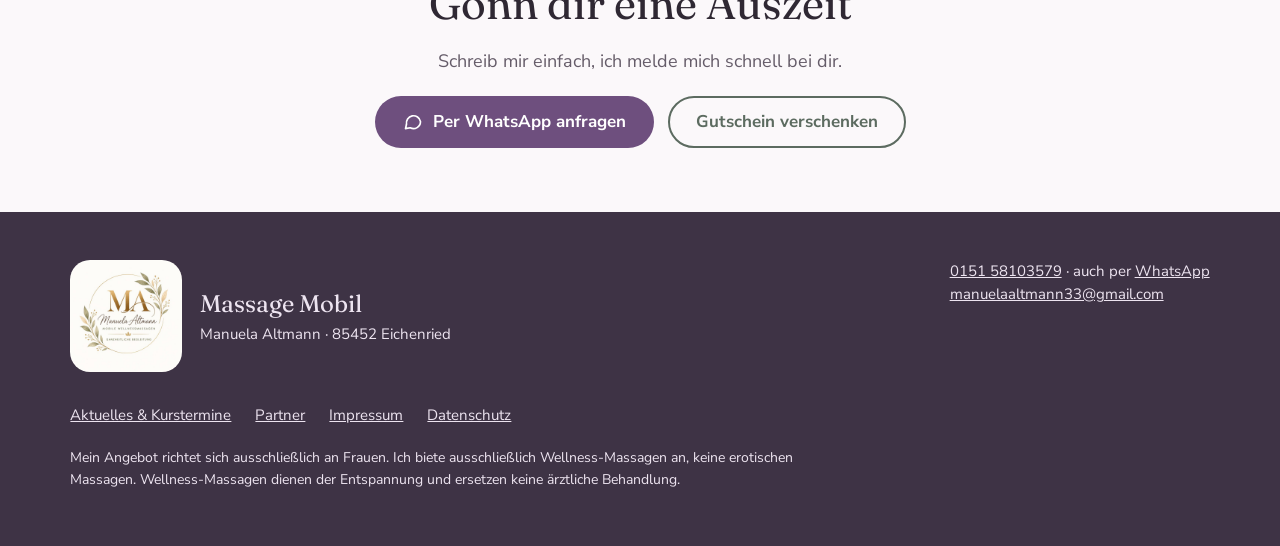
==== commit c4330321: "Manuelas Änderungswünsche einarbeiten Neue Preise und Texte, neue Seiten Beratung, Aktuelles, Partne" ====
--- a/index.html
+++ b/index.html
@@ -6,24 +6,26 @@
 <meta name="robots" content="noindex, nofollow">
 <title>Mobile Massage für Frauen in Moosinning und Umgebung · Massage Mobil</title>
 <meta name="description" content="Mobile Wellness-Massage nur für Frauen in Moosinning, Erding und Umgebung. Auch Schwangerschafts- und Wochenbettmassage. Manuela kommt zu dir nach Hause.">
-<link rel="icon" href="data:image/svg+xml,%3Csvg xmlns='http://www.w3.org/2000/svg' viewBox='0 0 32 32'%3E%3Ccircle cx='16' cy='16' r='16' fill='%236E4F7E'/%3E%3Ctext x='16' y='22' font-size='17' text-anchor='middle' fill='white' font-family='Georgia'%3EM%3C/text%3E%3C/svg%3E">
+<link rel="icon" href="bilder/logo-zeichen.jpg">
 <link rel="preconnect" href="https://fonts.googleapis.com">
 <link rel="preconnect" href="https://fonts.gstatic.com" crossorigin>
 <link href="https://fonts.googleapis.com/css2?family=Fraunces:opsz,wght@9..144,400;9..144,600&family=Nunito+Sans:wght@400;600;700&display=swap" rel="stylesheet">
 <link rel="stylesheet" href="style.css">
 </head>
 <body>
-<div class="demo-bar">Entwurf der neuen Webseite · Gelb markiert sind Fragen an dich, Manuela</div>
+<div class="demo-bar">Entwurf der neuen Webseite · Gelb markiert sind Fragen an dich · <a href="fragen.html">Alle offenen Fragen</a></div>
 <header class="site-header">
 <div class="wrap">
-<a class="logo" href="index.html"><b>Massage Mobil</b><span>Manuela Altmann · Wellness-Massage für Frauen</span></a>
+<a class="logo" href="index.html"><img src="bilder/logo-zeichen.jpg" alt="" width="72" height="43"><span class="logo-txt"><b>Massage Mobil</b><span>Manuela Altmann · Mobile Wellnessmassagen</span></span></a>
 <button class="menu-btn" type="button" aria-label="Menü öffnen" aria-expanded="false" aria-controls="nav"><svg width="22" height="22" viewBox="0 0 24 24" fill="none" stroke="currentColor" stroke-width="2" stroke-linecap="round" aria-hidden="true"><path d="M4 7h16M4 12h16M4 17h16"/></svg></button>
 <nav class="nav" id="nav">
 <a href="entspannung.html">Entspannung</a>
 <a href="mama-baby.html">Mama &amp; Baby</a>
+<a href="beratung.html">Beratung</a>
 <a href="gutscheine.html">Gutscheine</a>
 <a href="ueber-mich.html">Über mich</a>
 <a href="kontakt.html">Kontakt</a>
+<a href="fragen.html" class="nav-fragen">Offene Fragen</a>
 <a class="btn btn-primary" href="kontakt.html">Termin anfragen</a>
 </nav>
 </div>
@@ -49,10 +51,11 @@
 
 <section class="wrap section stack" style="gap:36px">
 <h2>Was darf es sein?</h2>
-<div class="grid-3">
-<a class="card card-img" href="entspannung.html"><img src="bilder/hot-stone.jpg" alt="Hot-Stone-Massage mit warmen Steinen auf dem Rücken" loading="lazy"><div class="body"><h3 style="font-size:28px">Entspannung</h3><p class="muted" style="font-size:16px">Hot Stone, Lava Shell, Kräuterstempel, Gua Sha, Fußreflexzonen und mehr.</p><div class="row"><span style="color:var(--main)">ab 35 €</span><span style="color:var(--btn)">Mehr erfahren →</span></div></div></a>
-<a class="card card-img" href="mama-baby.html"><img src="bilder/babybauch.jpg" alt="Hände auf einem Babybauch" loading="lazy"><div class="body"><h3 style="font-size:28px">Mama &amp; Baby</h3><p class="muted" style="font-size:16px">Schwangerschafts- und Wochenbettmassage, Babymassage-Kurs, Rebozo und Mom-to-be Celebration.</p><div class="row"><span style="color:var(--main)">ab 75 €</span><span style="color:var(--btn)">Mehr erfahren →</span></div></div></a>
-<a class="card card-img" href="gutscheine.html"><img src="bilder/aromaoele.jpg" alt="Aromaöle mit Lavendel" loading="lazy"><div class="body"><h3 style="font-size:28px">Gutscheine</h3><p class="muted" style="font-size:16px">Zur Geburt, zum Muttertag, zur Babyparty oder einfach so.</p><div class="row"><span style="color:var(--main)">für jeden Anlass</span><span style="color:var(--btn)">Mehr erfahren →</span></div></div></a>
+<div class="grid-4 angebote">
+<a class="card card-img" href="entspannung.html"><img src="bilder/hot-stone.jpg" alt="Hot-Stone-Massage mit warmen Steinen auf dem Rücken" loading="lazy"><div class="body"><h3 style="font-size:26px">Entspannung</h3><p class="muted" style="font-size:16px">Hot Stone, Lava Shell, Kräuterstempel, Gua Sha, Fußreflexzonen und mehr.</p><div class="row"><span style="color:var(--main)">ab 35 €</span><span style="color:var(--btn)">Mehr erfahren →</span></div></div></a>
+<a class="card card-img" href="mama-baby.html"><img src="bilder/babybauch.jpg" alt="Hände auf einem Babybauch" loading="lazy"><div class="body"><h3 style="font-size:26px">Mama &amp; Baby</h3><p class="muted" style="font-size:16px">Schwangerschafts- und Wochenbettmassage, Babymassage-Kurs, Rebozo und Mom-to-be Celebration.</p><div class="row"><span style="color:var(--main)">ab 70 €</span><span style="color:var(--btn)">Mehr erfahren →</span></div></div></a>
+<a class="card card-img" href="beratung.html"><img src="bilder/oele-holzstaender.jpg" alt="Ätherische Öle in einem Holzständer" loading="lazy"><div class="body"><h3 style="font-size:26px">Beratung</h3><p class="muted" style="font-size:16px">Wechseljahresberatung und Ayurveda. Begleitung für Körper und Alltag, in deinem Tempo.</p><div class="row"><span style="color:var(--main)">Erstgespräch kostenlos</span><span style="color:var(--btn)">Mehr erfahren →</span></div></div></a>
+<a class="card card-img" href="gutscheine.html"><img src="bilder/aromaoele.jpg" alt="Aromaöle mit Lavendel" loading="lazy"><div class="body"><h3 style="font-size:26px">Gutscheine</h3><p class="muted" style="font-size:16px">Zur Geburt, zum Muttertag, zur Babyparty oder einfach so.</p><div class="row"><span style="color:var(--main)">für jeden Anlass</span><span style="color:var(--btn)">Mehr erfahren →</span></div></div></a>
 </div>
 </section>
 
@@ -67,38 +70,43 @@
 </div></section>
 
 <section class="wrap section grid-2">
-<img class="pic pic-leaf-l" src="bilder/manuela-portraet.jpg" alt="Porträt von Manuela Altmann" loading="lazy" style="height:clamp(300px,32vw,460px);object-position:50% 25%">
+<img class="pic pic-leaf-l" src="bilder/manuela-liege.jpg" alt="Manuela sitzt lächelnd auf ihrer Massageliege vor dem Kamin" loading="lazy" style="height:clamp(340px,36vw,520px);object-position:50% 30%">
 <div class="stack">
 <div class="kicker">Über mich</div>
 <h2>Hallo, ich bin Manuela</h2>
-<p class="muted" style="font-size:18px">Ich lebe mit meinem Mann, unseren zwei Kindern und unserem Hund in Eichenried. Mir ist wichtig, dich als ganzen Menschen zu sehen, nicht nur deinen verspannten Nacken. Deshalb gehören bei mir Aromaöle, Musik und Wärme immer dazu.</p>
-<div class="chips"><span class="chip chip-soft">Wellness-Massage</span><span class="chip chip-soft">Klassische Massage</span><span class="chip chip-soft">Schwangerschaft &amp; Wochenbett</span><span class="chip chip-soft">Hot Stone</span><span class="chip chip-soft">Babymassage-Kursleitung</span><span class="chip chip-soft">Stress- und Burnout-Coach</span></div>
+<p class="muted" style="font-size:18px">Ich lebe mit meinem Mann, unseren zwei Jungs und unserem Hund in Eichenried. Mir ist wichtig, dich als Mensch im Ganzen zu sehen und nicht nur deine Verspannungen und Blockaden. Daher habe ich verschiedene Ansätze.</p>
+<div class="chips"><span class="chip chip-soft">Wellness-Massage</span><span class="chip chip-soft">Klassische Massage</span><span class="chip chip-soft">Schwangerschaft &amp; Wochenbett</span><span class="chip chip-soft">Hot Stone</span><span class="chip chip-soft">Babymassage-Kursleitung</span><span class="chip chip-soft">Traumasensitive Massage</span><span class="chip chip-soft">Wechseljahresberaterin</span></div>
 <a class="more" href="ueber-mich.html">Meine ganze Geschichte →</a>
 </div>
 </section>
 
 <section class="bg-soft"><div class="wrap section stack" style="gap:28px">
-<div class="reviews-head"><h2>Das sagen meine Kundinnen</h2><div style="display:flex;align-items:center;gap:10px"><span class="stars" aria-hidden="true" style="font-size:22px">★★★★★</span><b>5,0 bei Google</b><span class="badge">Beispiel</span></div></div>
+<div class="reviews-head"><h2>Das sagen meine Kundinnen</h2><div style="display:flex;align-items:center;gap:10px"><span class="stars" aria-hidden="true" style="font-size:22px">★★★★★</span><b>5,0 bei Google</b><span class="muted" style="font-size:15px">34 Bewertungen</span></div></div>
 <div class="grid-2" style="gap:24px;align-items:stretch">
-<figure class="review"><div class="stars" aria-label="5 von 5 Sternen">★★★★★</div><blockquote>„Die Hot-Stone-Massage bei mir im Wohnzimmer war pure Erholung. Manuela bringt alles mit und nimmt sich richtig Zeit. Danach bin ich einfach liegen geblieben.“</blockquote><figcaption>Sabine, Moosinning · Beispiel</figcaption></figure>
-<figure class="review"><div class="stars" aria-label="5 von 5 Sternen">★★★★★</div><blockquote>„In der Schwangerschaft konnte ich kaum noch bequem liegen. In Seitenlage bei Manuela war das kein Problem. So entspannt war ich lange nicht.“</blockquote><figcaption>Julia, Erding · Beispiel</figcaption></figure>
-<figure class="review"><div class="stars" aria-label="5 von 5 Sternen">★★★★★</div><blockquote>„Den Babymassage-Kurs bei uns zu Hause kann ich jeder Mama empfehlen. Ruhig, herzlich und ohne Stress, mit dem Baby irgendwohin fahren zu müssen.“</blockquote><figcaption>Anna, Eichenried · Beispiel</figcaption></figure>
-<figure class="review"><div class="stars" aria-label="5 von 5 Sternen">★★★★★</div><blockquote>„Ich habe meiner Schwester einen Gutschein zur Geburt geschenkt. Sie war begeistert und hat gleich den nächsten Termin ausgemacht.“</blockquote><figcaption>Katrin, Freising · Beispiel</figcaption></figure>
+<figure class="review"><div class="review-top"><div class="stars" aria-label="5 von 5 Sternen">★★★★★</div><span class="review-thema">Schwangerschaftsmassage</span></div><p class="review-text">Schon ihre zweite Schwangerschaftsmassage: individuell angepasst statt Standardprogramm, viel Fachwissen, Musik und eine bequeme Liege. Und sie musste nirgendwo hinfahren.</p><figcaption><b>Sarah W.</b> · vor 3 Monaten · Google</figcaption></figure>
+<figure class="review"><div class="review-top"><div class="stars" aria-label="5 von 5 Sternen">★★★★★</div><span class="review-thema">Rebozo-Ritual</span></div><p class="review-text">Das Ritual hat ihr viel Kraft gegeben. Sie hat sich sicher gefühlt, konnte loslassen und nennt es eine Auszeit für Herz und Geist.</p><figcaption><b>Doreen B.</b> · vor 4 Monaten · Google</figcaption></figure>
+<figure class="review"><div class="review-top"><div class="stars" aria-label="5 von 5 Sternen">★★★★★</div><span class="review-thema">Schwangerschaftsmassage</span></div><p class="review-text">Professionell und warmherzig, alles wird mitgebracht, genau der richtige Druck. Der große Vorteil ist für sie der Hausbesuch. Sie bucht wieder.</p><figcaption><b>A.</b> · vor 7 Monaten · Google</figcaption></figure>
+<figure class="review"><div class="review-top"><div class="stars" aria-label="5 von 5 Sternen">★★★★★</div><span class="review-thema">Schwangerschaftsmassage</span></div><p class="review-text">Auf ihre Bedürfnisse abgestimmt, körperlich und mental wohltuend. Ihre Empfehlung für alle werdenden Mamas.</p><figcaption><b>H.</b> · vor 8 Monaten · Google</figcaption></figure>
 </div>
 <div style="display:flex;justify-content:space-between;align-items:center;gap:24px;flex-wrap:wrap">
-<p class="muted" style="font-size:14px;max-width:640px"><span class="frage">Hier sollen später deine echten Google-Bewertungen automatisch erscheinen. Magst du dafür ein Google-Unternehmensprofil anlegen? Bis dahin siehst du Beispiele.</span></p>
-<div class="btns"><a class="btn btn-outline btn-small" href="#">Alle Bewertungen auf Google</a><a class="btn btn-green btn-small" href="#">Bewertung schreiben</a></div>
+<p class="muted" style="font-size:14px;max-width:640px"><span class="frage">Das sind deine vier neuesten Google-Bewertungen, hier nur kurz zusammengefasst. Wie von dir gewünscht, zeige ich auf der fertigen Seite die Originaltexte, automatisch aus Google und immer aktuell.</span></p>
+<div class="btns"><a class="btn btn-outline btn-small" href="https://www.google.com/maps?cid=15154491543916767413" target="_blank" rel="noopener">Alle Bewertungen auf Google</a><a class="btn btn-green btn-small" href="https://www.google.com/maps?cid=15154491543916767413" target="_blank" rel="noopener">Bewertung schreiben</a></div>
 </div>
 </div></section>
 
-<section class="wrap section stack" style="gap:32px">
+<section class="wrap section stack" style="gap:24px">
+<div class="reviews-head"><h2>Aktuelles</h2><a class="more" href="aktuelles.html">Alle Termine und Neuigkeiten →</a></div>
+<article class="news"><div class="news-date"><span class="news-tag">Kurstermin</span><b><span class="frage">Wann startet der nächste Kurs?</span></b></div><div class="stack" style="gap:8px;min-width:0"><h3>Babymassage-Kurs in der Gruppe</h3><p class="news-ort">OM UP Yoga Studio, Max-Planck-Str. 9, Erding</p><p class="muted">4 Termine à 60 Minuten, 80 € inklusive Videos und Handout. Für Babys ab 4 Wochen. Melde dich gern per WhatsApp an.</p><a class="more" href="mama-baby.html#baby">Mehr zur Babymassage →</a></div></article>
+</section>
+
+<section class="wrap section stack" style="gap:32px;padding-top:0">
 <h2>Fragen und Antworten</h2>
-<div class="faq"><div><b>Wie viel Platz brauche ich?</b><span class="muted"><span class="frage">Wie viel Platz brauchst du ungefähr für deine Liege?</span></span></div><div><b>Was muss ich vorbereiten?</b><span class="muted"><span class="frage">Was sollen deine Kundinnen vor dem Termin vorbereiten, z. B. Raum warm, Handtuch?</span></span></div><div><b>Ab wann geht eine Schwangerschaftsmassage?</b><span class="muted">Ab dem 4. Schwangerschaftsmonat bis zur Geburt.</span></div><div><b>Was kostet die Anfahrt?</b><span class="muted">Bis 15 km ab Eichenried nichts, danach 0,50 € pro Kilometer.</span></div><div><b>Bietest du auch erotische Massagen an?</b><span class="muted">Nein. Ich biete ausschließlich seriöse Wellness-Massagen für Frauen an. Anfragen in diese Richtung beantworte ich nicht.</span></div></div>
+<div class="faq"><div><b>Wie viel Platz brauche ich?</b><span class="muted">Es wird ausreichend Platz benötigt, damit man bequem einmal rund um die Massageliege gehen kann. Zusätzlich braucht es eine kleine Ablage-/Stellfläche für Material.</span></div><div><b>Was muss ich vorbereiten?</b><span class="muted"><ul class="liste"><li>Die wichtigsten Vorbereitungsinformationen stehen im <a class="inline-link" href="unterlagen/hygienekonzept.pdf" download>Hygienekonzept</a>, das ich dir vorab zusende.</li><li>Den Raum vorher gut lüften.</li><li>Der Raum sollte anschließend angenehm temperiert sein – nicht zu kalt und nicht zu warm.</li><li>Wenn möglich, vorher duschen.</li><li>Du solltest gesund sein.</li><li>Unmittelbar vor der Massage keine große Mahlzeit essen.</li><li>Alles Weitere bringe ich mit.</li></ul></span></div><div><b>Ab wann geht eine Schwangerschaftsmassage?</b><span class="muted">Ab dem 4. Schwangerschaftsmonat bis zur Geburt.</span></div><div><b>Was kostet die Anfahrt?</b><span class="muted">Bis 15 km ab Eichenried nichts, danach 0,50 € pro Kilometer.</span></div><div><b>Bietest du auch erotische Massagen an?</b><span class="muted">Nein. Ich biete ausschließlich seriöse Wellness-Massagen für Frauen an. Anfragen in diese Richtung beantworte ich nicht.</span></div></div>
 </section>
 
 <section class="bg-soft2"><div class="wrap section stack" style="gap:24px">
 <h2 style="font-size:clamp(26px,2.6vw,36px)">Hier komme ich zu dir</h2>
-<div class="chips"><span class="chip ">Moosinning</span><span class="chip ">Eichenried</span><span class="chip ">Erding</span><span class="chip ">Freising</span><span class="chip ">Markt Schwaben</span><span class="chip ">Ismaning</span><span class="chip ">Dorfen</span><span class="chip ">und Umgebung</span></div>
+<div class="chips"><span class="chip ">Moosinning</span><span class="chip ">Eichenried</span><span class="chip ">Erding</span><span class="chip ">Freising</span><span class="chip ">Markt Schwaben</span><span class="chip ">Ismaning</span><span class="chip ">Finsing</span><span class="chip ">Poing</span><span class="chip ">und Umgebung</span></div>
 <p class="muted" style="font-size:15px">Bis 15 km ab Eichenried ohne Anfahrtskosten, danach 0,50 € pro km.</p>
 </div></section>
 
@@ -112,9 +120,9 @@
 <footer class="site-footer">
 <div class="wrap">
 <div class="top">
-<div><div class="name">Massage Mobil</div><div>Manuela Altmann · 85452 Eichenried</div></div>
+<div class="foot-brand"><img src="bilder/logo.jpg" alt="Logo Manuela Altmann, Mobile Wellnessmassagen" width="120" height="120"><div><div class="name">Massage Mobil</div><div>Manuela Altmann · 85452 Eichenried</div></div></div>
 <div><div><a href="tel:+4915158103579">0151 58103579</a> · auch per <a href="https://wa.me/4915158103579?text=Hallo%20Manuela%2C%20ich%20interessiere%20mich%20f%C3%BCr%20einen%20Massagetermin." target="_blank" rel="noopener">WhatsApp</a></div><div><a href="mailto:manuelaaltmann33@gmail.com">manuelaaltmann33@gmail.com</a></div></div>
-<div style="display:flex;gap:24px"><a href="impressum.html">Impressum</a><a href="impressum.html#datenschutz">Datenschutz</a></div>
+<div class="foot-links"><a href="aktuelles.html">Aktuelles &amp; Kurstermine</a><a href="partner.html">Partner</a><a href="impressum.html">Impressum</a><a href="datenschutz.html">Datenschutz</a></div>
 </div>
 <p class="legal">Mein Angebot richtet sich ausschließlich an Frauen. Ich biete ausschließlich Wellness-Massagen an, keine erotischen Massagen. Wellness-Massagen dienen der Entspannung und ersetzen keine ärztliche Behandlung.</p>
 </div>
--- a/style.css
+++ b/style.css
@@ -103,7 +103,12 @@
 .timeline .year{font-family:var(--serif);font-size:22px;font-weight:600;color:var(--btn);text-align:right;padding-top:2px}
 .timeline .axis{display:flex;flex-direction:column;align-items:center}
 .timeline .dot{width:16px;height:16px;margin-top:8px;border-radius:999px;background:var(--bg);box-shadow:0 0 0 4px var(--soft),0 0 0 6px var(--btn);flex-shrink:0}
-.timeline li:first-child .dot{background:var(--btn)}
+.timeline li.aktuell .dot{background:var(--btn)}
+/* geplante, noch nicht abgeschlossene Ausbildung */
+.timeline li.geplant .dot{width:28px;height:28px;margin-top:2px;background:var(--soft);box-shadow:none;border:2px dashed var(--btn)}
+.timeline li.geplant .axis::after{background:repeating-linear-gradient(to bottom,#C9B6D1 0 6px,transparent 6px 11px)}
+.timeline li.geplant .year{opacity:.55}
+.sr-only{position:absolute;width:1px;height:1px;overflow:hidden;clip:rect(0 0 0 0);white-space:nowrap}
 .timeline .axis::after{content:"";width:2px;flex-grow:1;background:#C9B6D1}
 .timeline li:last-child .axis::after{background:transparent}
 .timeline .courses{padding-bottom:28px;display:flex;flex-direction:column;gap:6px;font-size:18px;font-weight:600}
@@ -156,3 +161,125 @@
   .timeline .courses{font-size:16px}
   .btns .btn{width:100%}
 }
+
+/* Impressum und Datenschutz */
+.legal-anchor{scroll-margin-top:80px}
+.legal-anchor h2,.legal-card h2{scroll-margin-top:96px}
+.legal-card{background:#fff;border:1px solid var(--line);border-radius:24px;padding:clamp(24px,3.5vw,48px);display:flex;flex-direction:column;gap:14px;min-width:0}
+.legal-card p,.legal-card li{font-size:16px;line-height:1.7;color:var(--muted);overflow-wrap:anywhere}
+.legal-card strong{color:var(--text)}
+.legal-card.imp p:first-child{font-family:var(--serif);font-size:26px;line-height:1.25;color:var(--text)}
+.legal-card.imp p:nth-child(2){font-weight:700;color:var(--text)}
+.legal-card.imp p:nth-last-child(-n+2){font-size:14px;line-height:1.6;padding-top:14px;border-top:1px solid var(--soft)}
+.legal-card.imp p:last-child{border-top:0;padding-top:0}
+.legal-card h2{font-size:clamp(24px,2.2vw,30px);margin-top:28px;padding-top:28px;border-top:1px solid var(--line)}
+.legal-card h2:first-of-type{margin-top:12px}
+.legal-card h3{font-size:21px;color:var(--main);margin-top:10px}
+.legal-card h4{font-family:var(--sans);font-size:13px;font-weight:700;letter-spacing:.12em;text-transform:uppercase;color:var(--main);margin:10px 0 0}
+.legal-card ul{margin:0;padding-left:0;list-style:none;display:flex;flex-direction:column;gap:8px}
+.legal-card li{position:relative;padding-left:22px}
+.legal-card li::before{content:"";position:absolute;left:4px;top:.72em;width:7px;height:7px;border-radius:999px;background:var(--btn)}
+.legal-card ul ul{margin-top:8px}
+.legal-card ul ul li::before{background:transparent;box-shadow:inset 0 0 0 1.5px var(--btn)}
+.legal-toc{display:flex;flex-direction:column;gap:14px;align-self:start;position:sticky;top:110px}
+.legal-toc nav{display:flex;flex-direction:column;margin-top:8px;border-left:2px solid #C9D3CB}
+.legal-toc nav a{padding:8px 0 8px 16px;text-decoration:none;font-weight:600;font-size:15px;color:var(--muted)}
+.legal-toc nav a:hover{color:var(--btn)}
+@media (max-width:960px){.legal-toc{position:static}}
+
+/* ---------- Ergänzungen Oktober 2026 ---------- */
+.demo-bar a{color:var(--onDark);font-weight:700}
+.logo{flex-direction:row;align-items:center;gap:12px}
+.logo img{height:43px;width:auto;mix-blend-mode:multiply}
+.logo-txt{display:flex;flex-direction:column;gap:2px}
+.foot-brand{display:flex;align-items:center;gap:18px}
+.foot-brand img{width:112px;height:112px;border-radius:20px;background:#FBF9F5}
+.nav a{white-space:nowrap}
+.foot-links{display:flex;flex-wrap:wrap;gap:12px 24px}
+.hinweis{background:#FFF4C9;color:#5A4500;border-radius:12px;padding:12px 16px;font-size:15px;font-weight:600;line-height:1.5}
+.liste{margin:6px 0 0;padding-left:20px;display:flex;flex-direction:column;gap:4px}
+.angebote .card-img img{height:180px}
+.angebote .card-img .body{padding:22px}
+.angebote .card-img .row{flex-wrap:wrap;gap:6px 12px}
+.hinweise{gap:28px 48px;align-items:start}
+.card a{color:var(--btn);font-weight:700}
+
+/* Aktuelles */
+.news{display:grid;grid-template-columns:180px minmax(0,1fr);gap:28px;padding:26px;border-radius:20px;background:#fff;border:1px solid var(--line)}
+.news-date{display:flex;flex-direction:column;gap:10px;align-items:flex-start}
+.news-date b{font-family:var(--serif);font-weight:600;font-size:20px;color:var(--btn);line-height:1.3}
+.news-tag{font-size:12px;font-weight:700;letter-spacing:.12em;text-transform:uppercase;color:var(--main);background:var(--soft2);padding:4px 10px;border-radius:999px}
+.news-ort{font-weight:600;color:var(--main);font-size:15px}
+
+/* Beratung */
+.fakten{display:flex;flex-direction:column;gap:14px;padding:22px;border-radius:20px;background:var(--bg);border:1px solid var(--line);margin-top:8px}
+.fakten div{display:flex;flex-direction:column;gap:2px}
+.fakten span{font-size:15px}
+.prosa{gap:18px;max-width:680px;min-width:0}
+.prosa p{font-size:18px;line-height:1.7;color:var(--muted)}
+.prosa h3{font-size:22px;margin-top:6px}
+.zitat{margin:0;font-family:var(--serif);font-size:clamp(24px,2.4vw,32px);color:var(--btn);line-height:1.3}
+.haken{list-style:none;margin:0;padding:0;display:grid;grid-template-columns:repeat(2,minmax(0,1fr));gap:10px 24px}
+.haken li{position:relative;padding-left:28px;font-size:16px;line-height:1.5}
+.haken li::before{content:"";position:absolute;left:2px;top:.35em;width:14px;height:8px;border-left:2px solid var(--main);border-bottom:2px solid var(--main);transform:rotate(-45deg)}
+
+/* Partner */
+.partner{text-decoration:none;color:var(--text);gap:14px}
+.partner h3{font-size:24px}
+.partner-logo{width:72px;height:72px;border-radius:999px;background:var(--soft);color:var(--btn);display:flex;align-items:center;justify-content:center;font-family:var(--serif);font-size:24px;font-weight:600}
+.partner-ort{font-size:14px;font-weight:600;color:var(--main)}
+
+/* Unterlagen */
+.doc{display:flex;align-items:center;gap:18px;padding:18px 20px;border-radius:18px;background:var(--bg)}
+.doc .stack{flex:1}
+.doc-ico{width:48px;height:56px;flex-shrink:0;border-radius:8px;border:2px solid var(--main);color:var(--main);font-size:12px;font-weight:700;display:flex;align-items:flex-end;justify-content:center;padding-bottom:8px}
+.doc-btn{opacity:.5;cursor:not-allowed}
+
+/* Offene Fragen */
+.todo{margin:0;padding:0;list-style:none;counter-reset:todo;display:flex;flex-direction:column}
+.todo li{counter-increment:todo;display:grid;grid-template-columns:40px minmax(0,1fr) auto;gap:16px;align-items:start;padding:16px 0;border-top:1px solid var(--line)}
+.todo li::before{content:counter(todo);width:32px;height:32px;border-radius:999px;background:#FFF4C9;color:#5A4500;font-weight:700;display:flex;align-items:center;justify-content:center;font-size:15px}
+.todo .more{white-space:nowrap;font-size:15px;padding-top:2px}
+
+.logo{flex-shrink:0}
+.logo-txt b,.logo-txt span{white-space:nowrap}
+@media (max-width:1760px){ .logo-txt>span{display:none} .nav{gap:22px} }
+@media (max-width:1440px){
+  .menu-btn{display:flex}
+  .nav{display:none;position:absolute;left:0;right:0;top:100%;background:var(--bg);border-bottom:1px solid var(--line);flex-direction:column;align-items:stretch;gap:0;padding:8px var(--pad) 20px}
+  .nav.open{display:flex}
+  .nav a{padding:14px 0;border-bottom:1px solid var(--line);font-size:18px}
+  .nav .btn{margin-top:14px;border-bottom:0}
+}
+@media (max-width:1100px){ .angebote{grid-template-columns:repeat(2,minmax(0,1fr))} }
+@media (max-width:960px){
+  .logo img{height:36px}
+  .hinweise{grid-template-columns:1fr}
+}
+@media (max-width:560px){
+  .angebote{grid-template-columns:1fr}
+  .news{grid-template-columns:1fr;gap:14px;padding:22px}
+  .haken{grid-template-columns:1fr}
+  .todo li{grid-template-columns:36px minmax(0,1fr)}
+  .todo .more{grid-column:2}
+  .doc{flex-wrap:wrap}
+}
+
+/* Fragen im Menü, PayPal, echte Bewertungen, Partner-Logos */
+.nav a.nav-fragen{background:#FFF4C9;color:#5A4500;border-radius:999px;padding:6px 14px;font-weight:700}
+.nav a.nav-fragen[aria-current="page"]{box-shadow:inset 0 0 0 2px #E8C95A}
+.todo-info li::before{content:"i";background:var(--soft2);color:var(--main);font-family:var(--serif);font-style:italic}
+.paypal{display:flex;justify-content:space-between;align-items:center;gap:24px;flex-wrap:wrap;padding:28px;border-radius:20px;background:var(--bg);border:1px solid var(--line)}
+.paypal .stack{max-width:560px}
+.btn-paypal{background:#FFC439;color:#1F2A44}
+.review-top{display:flex;justify-content:space-between;align-items:center;gap:12px;flex-wrap:wrap}
+.review-thema{font-size:13px;font-weight:700;letter-spacing:.06em;text-transform:uppercase;color:var(--main)}
+.review-text{font-family:var(--serif);font-size:19px;line-height:1.45}
+.partner-logo{background:#fff;border:1px solid var(--line);overflow:hidden;padding:8px}
+.partner-logo img{width:100%;height:100%;object-fit:contain}
+@media (max-width:1440px){ .nav a.nav-fragen{border-radius:12px;padding:14px 14px;margin-top:8px;border-bottom:0} }
+@media (min-width:1441px){ .nav{gap:22px} }
+@media (min-width:1441px) and (max-width:1760px){ .nav{gap:18px} }
+.dl-link{display:inline-flex;align-items:center;gap:6px;margin-top:6px;font-weight:700;color:var(--btn);text-decoration:underline;text-underline-offset:3px}
+.dl-link::before{content:"↓";text-decoration:none}
+.inline-link{color:var(--btn);font-weight:700;text-decoration:underline;text-underline-offset:3px}
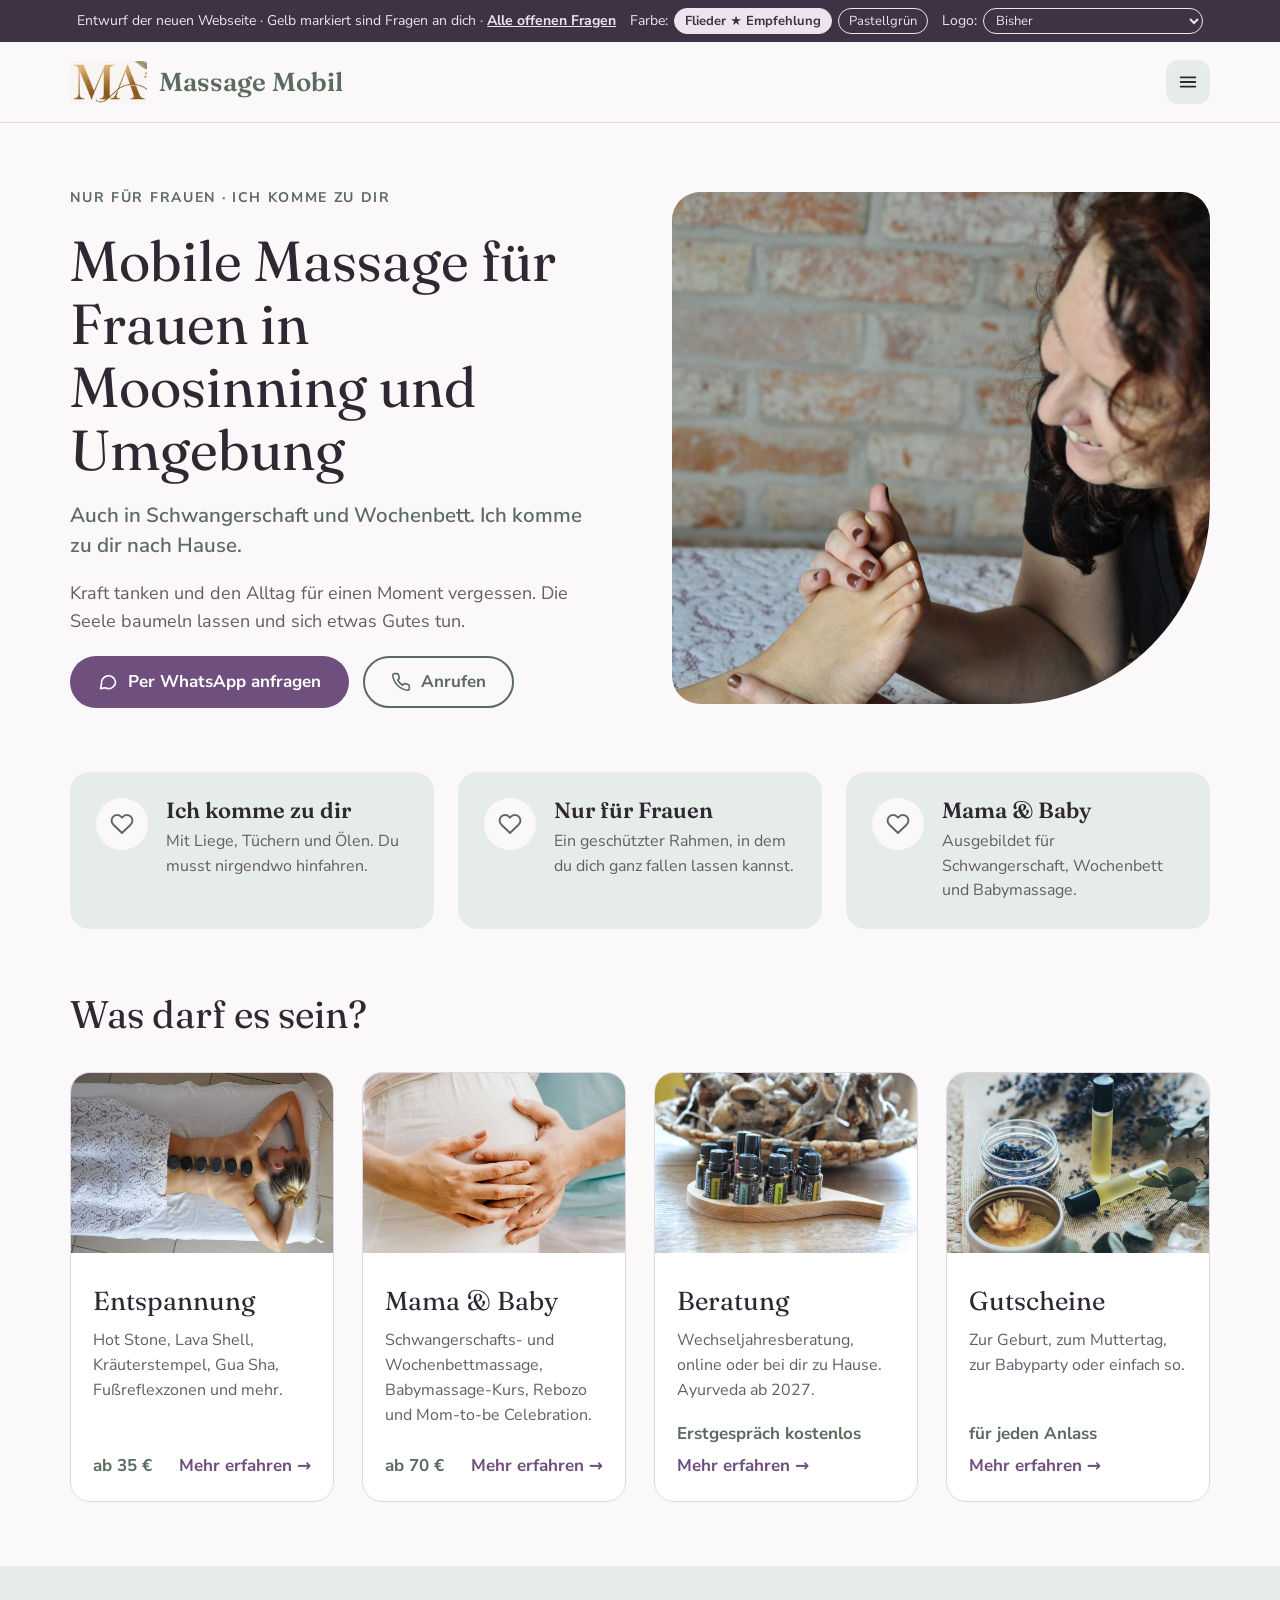
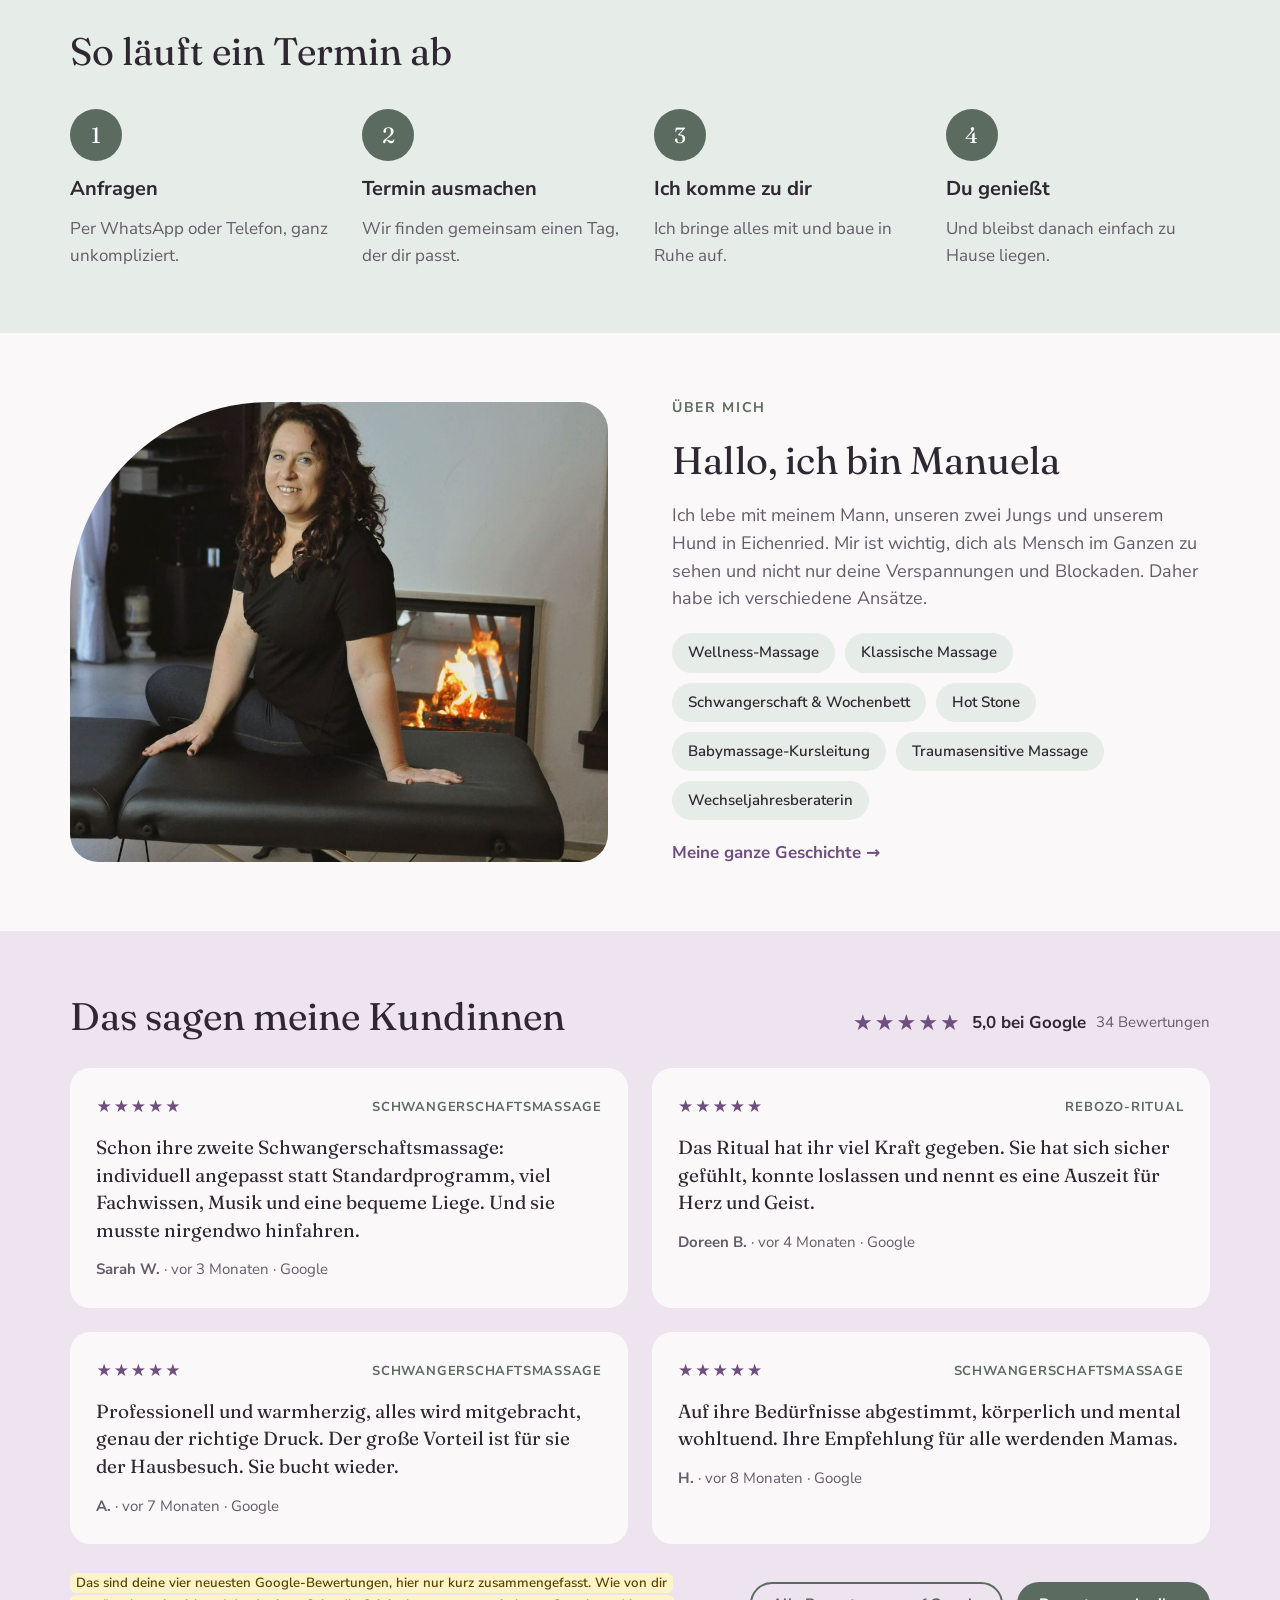
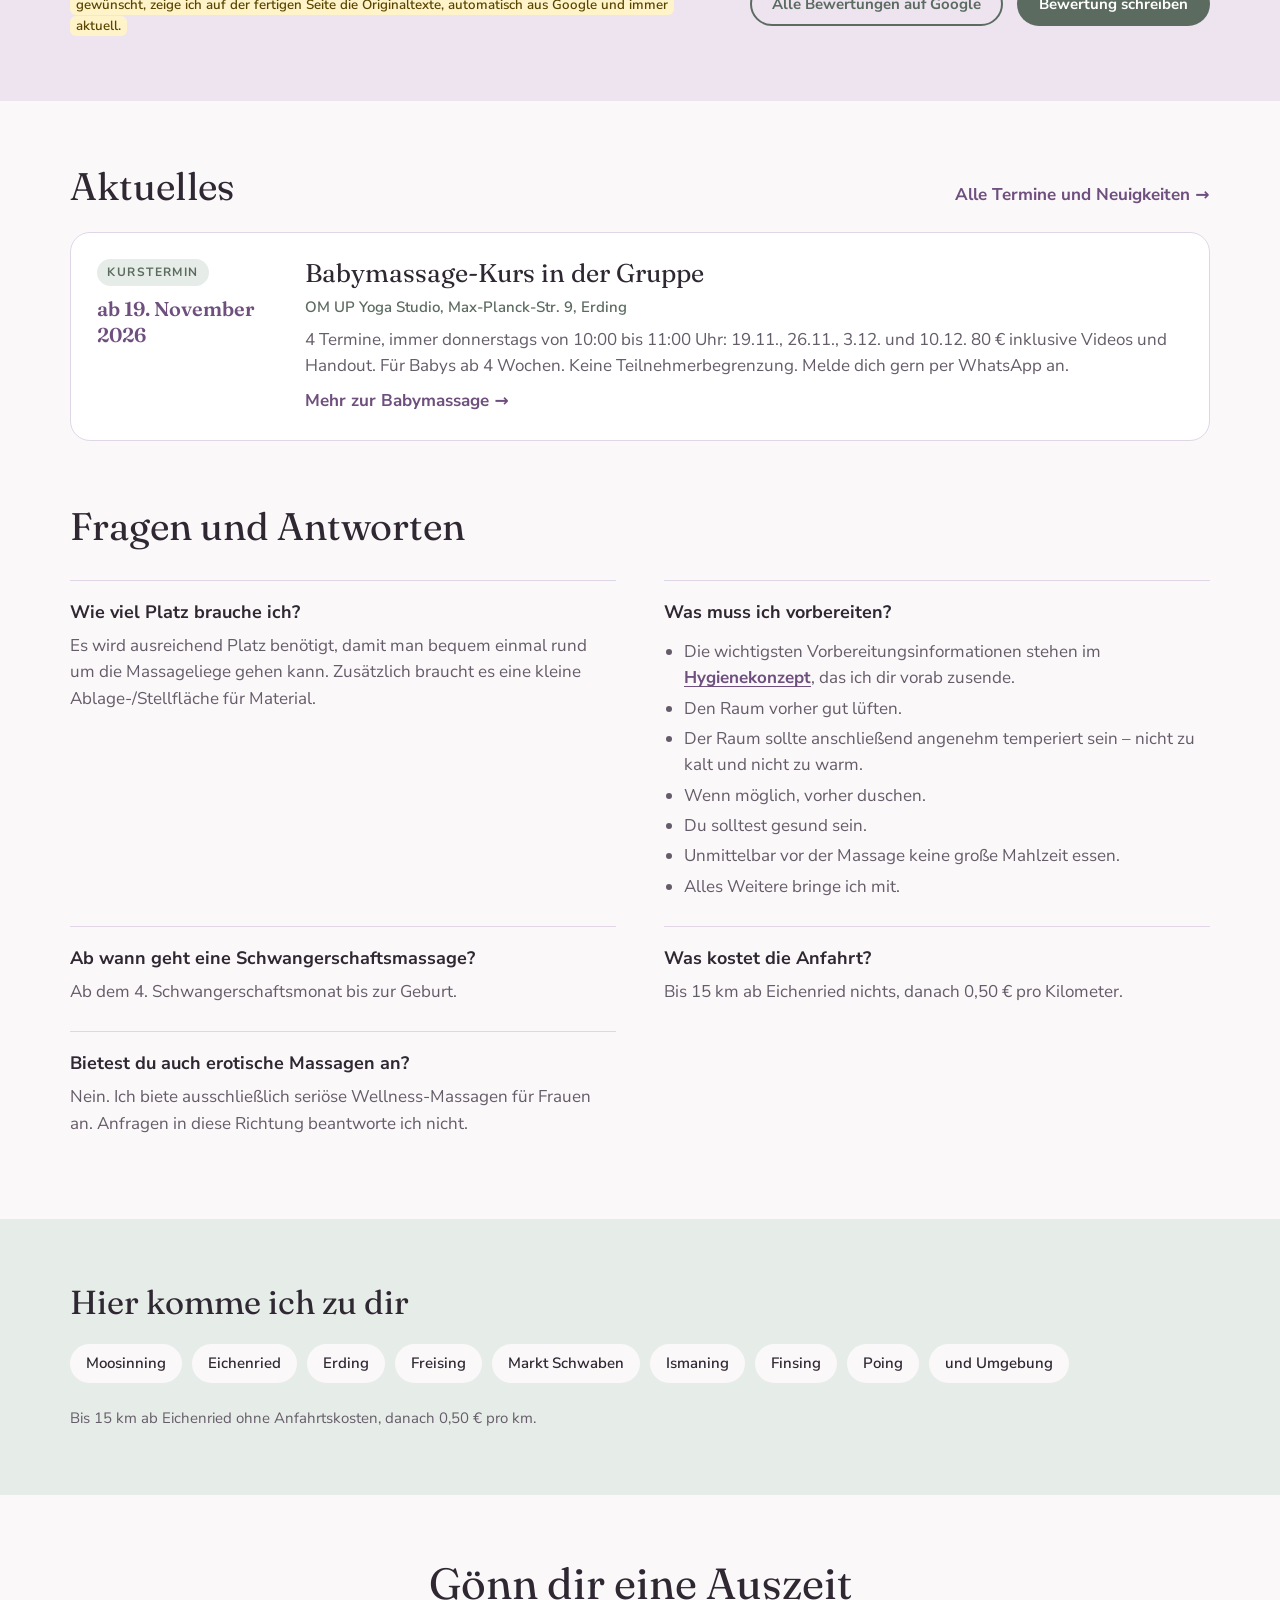
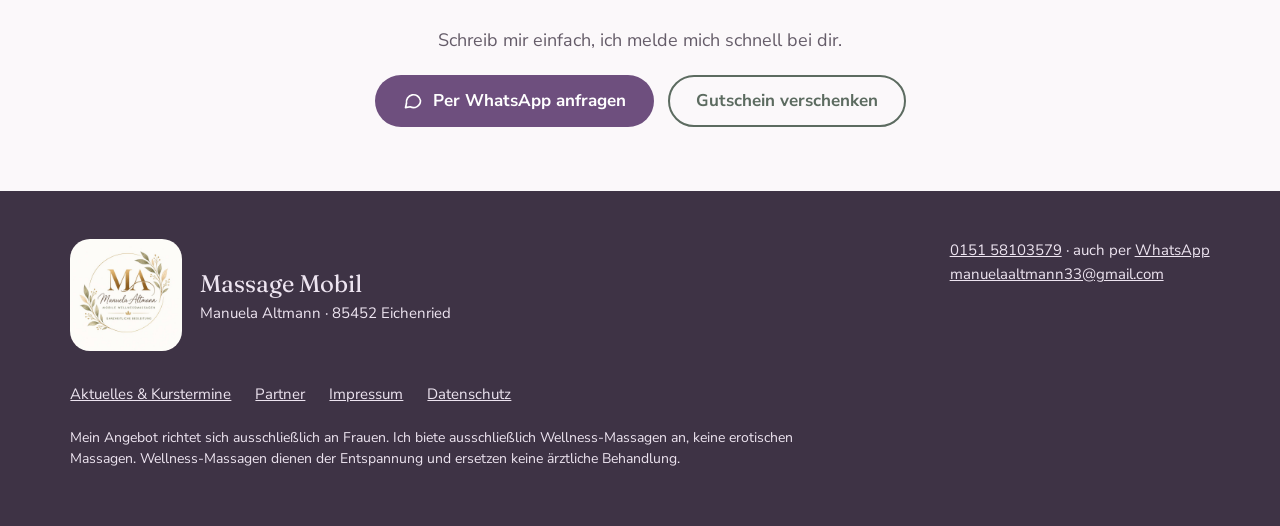
==== commit dab91bb6: "Manuelas zweites Feedback einarbeiten Name Massage Mobil, Farbumschalter Flieder/Pastellgrün, Logo-E" ====
--- a/index.html
+++ b/index.html
@@ -9,20 +9,63 @@
 <link rel="icon" href="bilder/logo-zeichen.jpg">
 <link rel="preconnect" href="https://fonts.googleapis.com">
 <link rel="preconnect" href="https://fonts.gstatic.com" crossorigin>
-<link href="https://fonts.googleapis.com/css2?family=Fraunces:opsz,wght@9..144,400;9..144,600&family=Nunito+Sans:wght@400;600;700&display=swap" rel="stylesheet">
+<link href="https://fonts.googleapis.com/css2?family=Cormorant+Garamond:wght@500;600&family=Fraunces:opsz,wght@9..144,400;9..144,600&family=Nunito+Sans:wght@400;600;700&family=Parisienne&display=swap" rel="stylesheet">
 <link rel="stylesheet" href="style.css">
+<script>try{var q=new URLSearchParams(location.search),f=q.get('farbe')||localStorage.getItem('farbe'),l=q.get('logo')||localStorage.getItem('logo');if(f==='gruen')document.documentElement.dataset.farbe='gruen';if(l&&l!=='bisher')document.documentElement.dataset.logo=l}catch(e){}</script>
+<style>.logo-mark{display:none;line-height:0}.logo-mark svg,.logo-mark img{display:block}html:not([data-logo]) .logo-mark[data-logo="bisher"],html[data-logo="ma-pastell"] .logo-mark[data-logo="ma-pastell"],html[data-logo="kreis"] .logo-mark[data-logo="kreis"],html[data-logo="blatt"] .logo-mark[data-logo="blatt"],html[data-logo="schwung"] .logo-mark[data-logo="schwung"],html[data-logo="geborgen"] .logo-mark[data-logo="geborgen"],html[data-logo="stempel"] .logo-mark[data-logo="stempel"]{display:inline-block}.lm-gruen{display:none!important}html[data-farbe="gruen"] .lm-gruen{display:block!important}html[data-farbe="gruen"] .lm-flieder{display:none!important}</style>
 </head>
 <body>
-<div class="demo-bar">Entwurf der neuen Webseite · Gelb markiert sind Fragen an dich · <a href="fragen.html">Alle offenen Fragen</a></div>
+<div class="demo-bar">Entwurf der neuen Webseite · Gelb markiert sind Fragen an dich · <a href="fragen.html">Alle offenen Fragen</a><span class="farb-wahl" role="group" aria-label="Farbe ausprobieren">Farbe: <button type="button" data-f="flieder">Flieder ★ Empfehlung</button><button type="button" data-f="gruen">Pastellgrün</button></span><label class="logo-wahl">Logo: <select><option value="bisher">Bisher</option><option value="ma-pastell">Entwurf 1: Bisheriges MA (Pastell)</option><option value="kreis">Entwurf 2: Kreis mit Zweig</option><option value="blatt">Entwurf 3: Blatt</option><option value="schwung">Entwurf 4: Schwungvolles A</option><option value="geborgen">Entwurf 5: Geborgen</option><option value="stempel">Entwurf 6: Rundes Siegel</option></select></label></div>
 <header class="site-header">
 <div class="wrap">
-<a class="logo" href="index.html"><img src="bilder/logo-zeichen.jpg" alt="" width="72" height="43"><span class="logo-txt"><b>Massage Mobil</b><span>Manuela Altmann · Mobile Wellnessmassagen</span></span></a>
+<a class="logo" href="index.html"><span class="logo-mark" data-logo="bisher"><img src="bilder/logo-zeichen.jpg" alt="" width="72" height="43"></span><span class="logo-mark" data-logo="ma-pastell"><img class="lm-flieder" src="bilder/logo-ma-flieder.png" alt="" height="36" width="76"><img class="lm-gruen" src="bilder/logo-ma-gruen.png" alt="" height="36" width="76"></span><span class="logo-mark" data-logo="kreis"><svg class="lm-flieder" viewBox="0 0 160 160" width="58" height="58" aria-hidden="true">
+      <circle cx="80" cy="78" r="66" fill="#EDE4F0" stroke="#5E4A6B" stroke-width="1.3"/>
+      <text x="80" y="96" text-anchor="middle" font-family="'Cormorant Garamond', Georgia, serif" font-weight="500" font-size="54" fill="#5E4A6B" letter-spacing="1">MA</text>
+      <path d="M96,138 C112,132 124,120 130,104" fill="none" stroke="#5E4A6B" stroke-width="1.1"/>
+      <path d="M0,0 C5,-7 15,-7 20,0 C15,7 5,7 0,0Z" transform="translate(104,134) rotate(-40) scale(0.75)" fill="#C6B1D3"/><path d="M0,0 C5,-7 15,-7 20,0 C15,7 5,7 0,0Z" transform="translate(116,124) rotate(-60) scale(0.8)" fill="#C6B1D3"/><path d="M0,0 C5,-7 15,-7 20,0 C15,7 5,7 0,0Z" transform="translate(125,112) rotate(-78) scale(0.7)" fill="#C6B1D3"/>
+      <path d="M0,0 C5,-7 15,-7 20,0 C15,7 5,7 0,0Z" transform="translate(108,132) rotate(30) scale(0.6)" fill="#C6B1D3"/><path d="M0,0 C5,-7 15,-7 20,0 C15,7 5,7 0,0Z" transform="translate(121,121) rotate(10) scale(0.6)" fill="#C6B1D3"/></svg><svg class="lm-gruen" viewBox="0 0 160 160" width="58" height="58" aria-hidden="true">
+      <circle cx="80" cy="78" r="66" fill="#DDEBDF" stroke="#4E6B56" stroke-width="1.3"/>
+      <text x="80" y="96" text-anchor="middle" font-family="'Cormorant Garamond', Georgia, serif" font-weight="500" font-size="54" fill="#4E6B56" letter-spacing="1">MA</text>
+      <path d="M96,138 C112,132 124,120 130,104" fill="none" stroke="#4E6B56" stroke-width="1.1"/>
+      <path d="M0,0 C5,-7 15,-7 20,0 C15,7 5,7 0,0Z" transform="translate(104,134) rotate(-40) scale(0.75)" fill="#A8C9AF"/><path d="M0,0 C5,-7 15,-7 20,0 C15,7 5,7 0,0Z" transform="translate(116,124) rotate(-60) scale(0.8)" fill="#A8C9AF"/><path d="M0,0 C5,-7 15,-7 20,0 C15,7 5,7 0,0Z" transform="translate(125,112) rotate(-78) scale(0.7)" fill="#A8C9AF"/>
+      <path d="M0,0 C5,-7 15,-7 20,0 C15,7 5,7 0,0Z" transform="translate(108,132) rotate(30) scale(0.6)" fill="#A8C9AF"/><path d="M0,0 C5,-7 15,-7 20,0 C15,7 5,7 0,0Z" transform="translate(121,121) rotate(10) scale(0.6)" fill="#A8C9AF"/></svg></span><span class="logo-mark" data-logo="blatt"><svg class="lm-flieder" viewBox="0 0 160 160" width="58" height="58" aria-hidden="true">
+      <path d="M26,136 C24,70 70,26 138,24 C140,92 96,136 26,136Z" fill="#C6B1D3"/>
+      <path d="M30,132 C62,100 96,66 132,30" fill="none" stroke="#EDE4F0" stroke-width="1.2" opacity=".9"/>
+      <text x="84" y="98" text-anchor="middle" font-family="'Cormorant Garamond', Georgia, serif" font-weight="600" font-size="40" fill="#5E4A6B" letter-spacing="1">MA</text></svg><svg class="lm-gruen" viewBox="0 0 160 160" width="58" height="58" aria-hidden="true">
+      <path d="M26,136 C24,70 70,26 138,24 C140,92 96,136 26,136Z" fill="#A8C9AF"/>
+      <path d="M30,132 C62,100 96,66 132,30" fill="none" stroke="#DDEBDF" stroke-width="1.2" opacity=".9"/>
+      <text x="84" y="98" text-anchor="middle" font-family="'Cormorant Garamond', Georgia, serif" font-weight="600" font-size="40" fill="#4E6B56" letter-spacing="1">MA</text></svg></span><span class="logo-mark" data-logo="schwung"><svg class="lm-flieder" viewBox="0 0 160 160" width="58" height="58" aria-hidden="true">
+      <circle cx="80" cy="80" r="70" fill="#EDE4F0"/>
+      <text x="64" y="108" text-anchor="middle" font-family="'Cormorant Garamond', Georgia, serif" font-weight="500" font-size="80" fill="#5E4A6B">M</text>
+      <text x="102" y="110" text-anchor="middle" font-family="'Parisienne', 'Brush Script MT', cursive" font-size="78" fill="#C6B1D3" opacity=".95">A</text></svg><svg class="lm-gruen" viewBox="0 0 160 160" width="58" height="58" aria-hidden="true">
+      <circle cx="80" cy="80" r="70" fill="#DDEBDF"/>
+      <text x="64" y="108" text-anchor="middle" font-family="'Cormorant Garamond', Georgia, serif" font-weight="500" font-size="80" fill="#4E6B56">M</text>
+      <text x="102" y="110" text-anchor="middle" font-family="'Parisienne', 'Brush Script MT', cursive" font-size="78" fill="#A8C9AF" opacity=".95">A</text></svg></span><span class="logo-mark" data-logo="geborgen"><svg class="lm-flieder" viewBox="0 0 160 160" width="58" height="58" aria-hidden="true">
+      <circle cx="74" cy="80" r="60" fill="#EDE4F0" stroke="#5E4A6B" stroke-width="1.3"/>
+      <circle cx="112" cy="106" r="30" fill="#C6B1D3" opacity=".85"/>
+      <text x="66" y="92" text-anchor="middle" font-family="'Cormorant Garamond', Georgia, serif" font-weight="500" font-size="40" fill="#5E4A6B" letter-spacing="1">MA</text></svg><svg class="lm-gruen" viewBox="0 0 160 160" width="58" height="58" aria-hidden="true">
+      <circle cx="74" cy="80" r="60" fill="#DDEBDF" stroke="#4E6B56" stroke-width="1.3"/>
+      <circle cx="112" cy="106" r="30" fill="#A8C9AF" opacity=".85"/>
+      <text x="66" y="92" text-anchor="middle" font-family="'Cormorant Garamond', Georgia, serif" font-weight="500" font-size="40" fill="#4E6B56" letter-spacing="1">MA</text></svg></span><span class="logo-mark" data-logo="stempel"><svg class="lm-flieder" viewBox="0 0 160 160" width="58" height="58" aria-hidden="true">
+      <defs><path id="ring-l9" d="M80,80 m-58,0 a58,58 0 1,1 116,0 a58,58 0 1,1 -116,0"/></defs>
+      <circle cx="80" cy="80" r="74" fill="none" stroke="#5E4A6B" stroke-width="1.3"/>
+      <circle cx="80" cy="80" r="44" fill="#EDE4F0"/>
+      <text font-family="'Nunito Sans', Arial, sans-serif" font-size="10.5" font-weight="600" fill="#5E4A6B" letter-spacing="2.2">
+        <textPath href="#ring-l9" startOffset="0" textLength="358" lengthAdjust="spacing">MASSAGE MOBIL · MOOSINNING UND UMGEBUNG ·</textPath></text>
+      <text x="80" y="92" text-anchor="middle" font-family="'Cormorant Garamond', Georgia, serif" font-weight="500" font-size="34" fill="#5E4A6B" letter-spacing="1">MA</text></svg><svg class="lm-gruen" viewBox="0 0 160 160" width="58" height="58" aria-hidden="true">
+      <defs><path id="ring-l10" d="M80,80 m-58,0 a58,58 0 1,1 116,0 a58,58 0 1,1 -116,0"/></defs>
+      <circle cx="80" cy="80" r="74" fill="none" stroke="#4E6B56" stroke-width="1.3"/>
+      <circle cx="80" cy="80" r="44" fill="#DDEBDF"/>
+      <text font-family="'Nunito Sans', Arial, sans-serif" font-size="10.5" font-weight="600" fill="#4E6B56" letter-spacing="2.2">
+        <textPath href="#ring-l10" startOffset="0" textLength="358" lengthAdjust="spacing">MASSAGE MOBIL · MOOSINNING UND UMGEBUNG ·</textPath></text>
+      <text x="80" y="92" text-anchor="middle" font-family="'Cormorant Garamond', Georgia, serif" font-weight="500" font-size="34" fill="#4E6B56" letter-spacing="1">MA</text></svg></span><span class="logo-txt"><b>Massage Mobil</b><span>Manuela Altmann · Mobile Massage für Frauen</span></span></a>
 <button class="menu-btn" type="button" aria-label="Menü öffnen" aria-expanded="false" aria-controls="nav"><svg width="22" height="22" viewBox="0 0 24 24" fill="none" stroke="currentColor" stroke-width="2" stroke-linecap="round" aria-hidden="true"><path d="M4 7h16M4 12h16M4 17h16"/></svg></button>
 <nav class="nav" id="nav">
 <a href="entspannung.html">Entspannung</a>
 <a href="mama-baby.html">Mama &amp; Baby</a>
 <a href="beratung.html">Beratung</a>
 <a href="gutscheine.html">Gutscheine</a>
+<a href="aktuelles.html">Aktuelles</a>
 <a href="ueber-mich.html">Über mich</a>
 <a href="kontakt.html">Kontakt</a>
 <a href="fragen.html" class="nav-fragen">Offene Fragen</a>
@@ -54,7 +97,7 @@
 <div class="grid-4 angebote">
 <a class="card card-img" href="entspannung.html"><img src="bilder/hot-stone.jpg" alt="Hot-Stone-Massage mit warmen Steinen auf dem Rücken" loading="lazy"><div class="body"><h3 style="font-size:26px">Entspannung</h3><p class="muted" style="font-size:16px">Hot Stone, Lava Shell, Kräuterstempel, Gua Sha, Fußreflexzonen und mehr.</p><div class="row"><span style="color:var(--main)">ab 35 €</span><span style="color:var(--btn)">Mehr erfahren →</span></div></div></a>
 <a class="card card-img" href="mama-baby.html"><img src="bilder/babybauch.jpg" alt="Hände auf einem Babybauch" loading="lazy"><div class="body"><h3 style="font-size:26px">Mama &amp; Baby</h3><p class="muted" style="font-size:16px">Schwangerschafts- und Wochenbettmassage, Babymassage-Kurs, Rebozo und Mom-to-be Celebration.</p><div class="row"><span style="color:var(--main)">ab 70 €</span><span style="color:var(--btn)">Mehr erfahren →</span></div></div></a>
-<a class="card card-img" href="beratung.html"><img src="bilder/oele-holzstaender.jpg" alt="Ätherische Öle in einem Holzständer" loading="lazy"><div class="body"><h3 style="font-size:26px">Beratung</h3><p class="muted" style="font-size:16px">Wechseljahresberatung und Ayurveda. Begleitung für Körper und Alltag, in deinem Tempo.</p><div class="row"><span style="color:var(--main)">Erstgespräch kostenlos</span><span style="color:var(--btn)">Mehr erfahren →</span></div></div></a>
+<a class="card card-img" href="beratung.html"><img src="bilder/oele-holzstaender.jpg" alt="Ätherische Öle in einem Holzständer" loading="lazy"><div class="body"><h3 style="font-size:26px">Beratung</h3><p class="muted" style="font-size:16px">Wechseljahresberatung, online oder bei dir zu Hause. Ayurveda ab 2027.</p><div class="row"><span style="color:var(--main)">Erstgespräch kostenlos</span><span style="color:var(--btn)">Mehr erfahren →</span></div></div></a>
 <a class="card card-img" href="gutscheine.html"><img src="bilder/aromaoele.jpg" alt="Aromaöle mit Lavendel" loading="lazy"><div class="body"><h3 style="font-size:26px">Gutscheine</h3><p class="muted" style="font-size:16px">Zur Geburt, zum Muttertag, zur Babyparty oder einfach so.</p><div class="row"><span style="color:var(--main)">für jeden Anlass</span><span style="color:var(--btn)">Mehr erfahren →</span></div></div></a>
 </div>
 </section>
@@ -96,7 +139,7 @@
 
 <section class="wrap section stack" style="gap:24px">
 <div class="reviews-head"><h2>Aktuelles</h2><a class="more" href="aktuelles.html">Alle Termine und Neuigkeiten →</a></div>
-<article class="news"><div class="news-date"><span class="news-tag">Kurstermin</span><b><span class="frage">Wann startet der nächste Kurs?</span></b></div><div class="stack" style="gap:8px;min-width:0"><h3>Babymassage-Kurs in der Gruppe</h3><p class="news-ort">OM UP Yoga Studio, Max-Planck-Str. 9, Erding</p><p class="muted">4 Termine à 60 Minuten, 80 € inklusive Videos und Handout. Für Babys ab 4 Wochen. Melde dich gern per WhatsApp an.</p><a class="more" href="mama-baby.html#baby">Mehr zur Babymassage →</a></div></article>
+<article class="news"><div class="news-date"><span class="news-tag">Kurstermin</span><b>ab 19. November 2026</b></div><div class="stack" style="gap:8px;min-width:0"><h3>Babymassage-Kurs in der Gruppe</h3><p class="news-ort">OM UP Yoga Studio, Max-Planck-Str. 9, Erding</p><p class="muted">4 Termine, immer donnerstags von 10:00 bis 11:00 Uhr: 19.11., 26.11., 3.12. und 10.12. 80 € inklusive Videos und Handout. Für Babys ab 4 Wochen. Keine Teilnehmerbegrenzung. Melde dich gern per WhatsApp an.</p><a class="more" href="mama-baby.html#baby">Mehr zur Babymassage →</a></div></article>
 </section>
 
 <section class="wrap section stack" style="gap:32px;padding-top:0">
@@ -120,7 +163,47 @@
 <footer class="site-footer">
 <div class="wrap">
 <div class="top">
-<div class="foot-brand"><img src="bilder/logo.jpg" alt="Logo Manuela Altmann, Mobile Wellnessmassagen" width="120" height="120"><div><div class="name">Massage Mobil</div><div>Manuela Altmann · 85452 Eichenried</div></div></div>
+<div class="foot-brand"><span class="logo-mark" data-logo="bisher"><img src="bilder/logo.jpg" alt="Logo Massage Mobil, Manuela Altmann" width="120" height="120"></span><span class="logo-mark foot-mark" data-logo="ma-pastell"><img class="lm-flieder" src="bilder/logo-ma-flieder.png" alt="" height="69" width="146"><img class="lm-gruen" src="bilder/logo-ma-gruen.png" alt="" height="69" width="146"></span><span class="logo-mark foot-mark" data-logo="kreis"><svg class="lm-flieder" viewBox="0 0 160 160" width="112" height="112" aria-hidden="true">
+      <circle cx="80" cy="78" r="66" fill="#EDE4F0" stroke="#5E4A6B" stroke-width="1.3"/>
+      <text x="80" y="96" text-anchor="middle" font-family="'Cormorant Garamond', Georgia, serif" font-weight="500" font-size="54" fill="#5E4A6B" letter-spacing="1">MA</text>
+      <path d="M96,138 C112,132 124,120 130,104" fill="none" stroke="#5E4A6B" stroke-width="1.1"/>
+      <path d="M0,0 C5,-7 15,-7 20,0 C15,7 5,7 0,0Z" transform="translate(104,134) rotate(-40) scale(0.75)" fill="#C6B1D3"/><path d="M0,0 C5,-7 15,-7 20,0 C15,7 5,7 0,0Z" transform="translate(116,124) rotate(-60) scale(0.8)" fill="#C6B1D3"/><path d="M0,0 C5,-7 15,-7 20,0 C15,7 5,7 0,0Z" transform="translate(125,112) rotate(-78) scale(0.7)" fill="#C6B1D3"/>
+      <path d="M0,0 C5,-7 15,-7 20,0 C15,7 5,7 0,0Z" transform="translate(108,132) rotate(30) scale(0.6)" fill="#C6B1D3"/><path d="M0,0 C5,-7 15,-7 20,0 C15,7 5,7 0,0Z" transform="translate(121,121) rotate(10) scale(0.6)" fill="#C6B1D3"/></svg><svg class="lm-gruen" viewBox="0 0 160 160" width="112" height="112" aria-hidden="true">
+      <circle cx="80" cy="78" r="66" fill="#DDEBDF" stroke="#4E6B56" stroke-width="1.3"/>
+      <text x="80" y="96" text-anchor="middle" font-family="'Cormorant Garamond', Georgia, serif" font-weight="500" font-size="54" fill="#4E6B56" letter-spacing="1">MA</text>
+      <path d="M96,138 C112,132 124,120 130,104" fill="none" stroke="#4E6B56" stroke-width="1.1"/>
+      <path d="M0,0 C5,-7 15,-7 20,0 C15,7 5,7 0,0Z" transform="translate(104,134) rotate(-40) scale(0.75)" fill="#A8C9AF"/><path d="M0,0 C5,-7 15,-7 20,0 C15,7 5,7 0,0Z" transform="translate(116,124) rotate(-60) scale(0.8)" fill="#A8C9AF"/><path d="M0,0 C5,-7 15,-7 20,0 C15,7 5,7 0,0Z" transform="translate(125,112) rotate(-78) scale(0.7)" fill="#A8C9AF"/>
+      <path d="M0,0 C5,-7 15,-7 20,0 C15,7 5,7 0,0Z" transform="translate(108,132) rotate(30) scale(0.6)" fill="#A8C9AF"/><path d="M0,0 C5,-7 15,-7 20,0 C15,7 5,7 0,0Z" transform="translate(121,121) rotate(10) scale(0.6)" fill="#A8C9AF"/></svg></span><span class="logo-mark foot-mark" data-logo="blatt"><svg class="lm-flieder" viewBox="0 0 160 160" width="112" height="112" aria-hidden="true">
+      <path d="M26,136 C24,70 70,26 138,24 C140,92 96,136 26,136Z" fill="#C6B1D3"/>
+      <path d="M30,132 C62,100 96,66 132,30" fill="none" stroke="#EDE4F0" stroke-width="1.2" opacity=".9"/>
+      <text x="84" y="98" text-anchor="middle" font-family="'Cormorant Garamond', Georgia, serif" font-weight="600" font-size="40" fill="#5E4A6B" letter-spacing="1">MA</text></svg><svg class="lm-gruen" viewBox="0 0 160 160" width="112" height="112" aria-hidden="true">
+      <path d="M26,136 C24,70 70,26 138,24 C140,92 96,136 26,136Z" fill="#A8C9AF"/>
+      <path d="M30,132 C62,100 96,66 132,30" fill="none" stroke="#DDEBDF" stroke-width="1.2" opacity=".9"/>
+      <text x="84" y="98" text-anchor="middle" font-family="'Cormorant Garamond', Georgia, serif" font-weight="600" font-size="40" fill="#4E6B56" letter-spacing="1">MA</text></svg></span><span class="logo-mark foot-mark" data-logo="schwung"><svg class="lm-flieder" viewBox="0 0 160 160" width="112" height="112" aria-hidden="true">
+      <circle cx="80" cy="80" r="70" fill="#EDE4F0"/>
+      <text x="64" y="108" text-anchor="middle" font-family="'Cormorant Garamond', Georgia, serif" font-weight="500" font-size="80" fill="#5E4A6B">M</text>
+      <text x="102" y="110" text-anchor="middle" font-family="'Parisienne', 'Brush Script MT', cursive" font-size="78" fill="#C6B1D3" opacity=".95">A</text></svg><svg class="lm-gruen" viewBox="0 0 160 160" width="112" height="112" aria-hidden="true">
+      <circle cx="80" cy="80" r="70" fill="#DDEBDF"/>
+      <text x="64" y="108" text-anchor="middle" font-family="'Cormorant Garamond', Georgia, serif" font-weight="500" font-size="80" fill="#4E6B56">M</text>
+      <text x="102" y="110" text-anchor="middle" font-family="'Parisienne', 'Brush Script MT', cursive" font-size="78" fill="#A8C9AF" opacity=".95">A</text></svg></span><span class="logo-mark foot-mark" data-logo="geborgen"><svg class="lm-flieder" viewBox="0 0 160 160" width="112" height="112" aria-hidden="true">
+      <circle cx="74" cy="80" r="60" fill="#EDE4F0" stroke="#5E4A6B" stroke-width="1.3"/>
+      <circle cx="112" cy="106" r="30" fill="#C6B1D3" opacity=".85"/>
+      <text x="66" y="92" text-anchor="middle" font-family="'Cormorant Garamond', Georgia, serif" font-weight="500" font-size="40" fill="#5E4A6B" letter-spacing="1">MA</text></svg><svg class="lm-gruen" viewBox="0 0 160 160" width="112" height="112" aria-hidden="true">
+      <circle cx="74" cy="80" r="60" fill="#DDEBDF" stroke="#4E6B56" stroke-width="1.3"/>
+      <circle cx="112" cy="106" r="30" fill="#A8C9AF" opacity=".85"/>
+      <text x="66" y="92" text-anchor="middle" font-family="'Cormorant Garamond', Georgia, serif" font-weight="500" font-size="40" fill="#4E6B56" letter-spacing="1">MA</text></svg></span><span class="logo-mark foot-mark" data-logo="stempel"><svg class="lm-flieder" viewBox="0 0 160 160" width="112" height="112" aria-hidden="true">
+      <defs><path id="ring-l19" d="M80,80 m-58,0 a58,58 0 1,1 116,0 a58,58 0 1,1 -116,0"/></defs>
+      <circle cx="80" cy="80" r="74" fill="none" stroke="#5E4A6B" stroke-width="1.3"/>
+      <circle cx="80" cy="80" r="44" fill="#EDE4F0"/>
+      <text font-family="'Nunito Sans', Arial, sans-serif" font-size="10.5" font-weight="600" fill="#5E4A6B" letter-spacing="2.2">
+        <textPath href="#ring-l19" startOffset="0" textLength="358" lengthAdjust="spacing">MASSAGE MOBIL · MOOSINNING UND UMGEBUNG ·</textPath></text>
+      <text x="80" y="92" text-anchor="middle" font-family="'Cormorant Garamond', Georgia, serif" font-weight="500" font-size="34" fill="#5E4A6B" letter-spacing="1">MA</text></svg><svg class="lm-gruen" viewBox="0 0 160 160" width="112" height="112" aria-hidden="true">
+      <defs><path id="ring-l20" d="M80,80 m-58,0 a58,58 0 1,1 116,0 a58,58 0 1,1 -116,0"/></defs>
+      <circle cx="80" cy="80" r="74" fill="none" stroke="#4E6B56" stroke-width="1.3"/>
+      <circle cx="80" cy="80" r="44" fill="#DDEBDF"/>
+      <text font-family="'Nunito Sans', Arial, sans-serif" font-size="10.5" font-weight="600" fill="#4E6B56" letter-spacing="2.2">
+        <textPath href="#ring-l20" startOffset="0" textLength="358" lengthAdjust="spacing">MASSAGE MOBIL · MOOSINNING UND UMGEBUNG ·</textPath></text>
+      <text x="80" y="92" text-anchor="middle" font-family="'Cormorant Garamond', Georgia, serif" font-weight="500" font-size="34" fill="#4E6B56" letter-spacing="1">MA</text></svg></span><div><div class="name">Massage Mobil</div><div>Manuela Altmann · 85452 Eichenried</div></div></div>
 <div><div><a href="tel:+4915158103579">0151 58103579</a> · auch per <a href="https://wa.me/4915158103579?text=Hallo%20Manuela%2C%20ich%20interessiere%20mich%20f%C3%BCr%20einen%20Massagetermin." target="_blank" rel="noopener">WhatsApp</a></div><div><a href="mailto:manuelaaltmann33@gmail.com">manuelaaltmann33@gmail.com</a></div></div>
 <div class="foot-links"><a href="aktuelles.html">Aktuelles &amp; Kurstermine</a><a href="partner.html">Partner</a><a href="impressum.html">Impressum</a><a href="datenschutz.html">Datenschutz</a></div>
 </div>
@@ -129,8 +212,11 @@
 </footer>
 <div class="mobile-bar"><a class="btn btn-primary" href="https://wa.me/4915158103579?text=Hallo%20Manuela%2C%20ich%20interessiere%20mich%20f%C3%BCr%20einen%20Massagetermin." target="_blank" rel="noopener"><svg viewBox="0 0 24 24" fill="none" stroke="currentColor" stroke-width="2" stroke-linecap="round" stroke-linejoin="round" aria-hidden="true"><path d="M21 11.5a8.4 8.4 0 0 1-12.4 7.4L3 20l1.2-5.3A8.4 8.4 0 1 1 21 11.5z"/></svg>WhatsApp</a><a class="btn btn-outline" href="tel:+4915158103579"><svg viewBox="0 0 24 24" fill="none" stroke="currentColor" stroke-width="2" stroke-linecap="round" stroke-linejoin="round" aria-hidden="true"><path d="M22 16.9v3a2 2 0 0 1-2.2 2 19.8 19.8 0 0 1-8.6-3.1 19.5 19.5 0 0 1-6-6A19.8 19.8 0 0 1 2.1 4.2 2 2 0 0 1 4.1 2h3a2 2 0 0 1 2 1.7c.1.9.4 1.8.7 2.7a2 2 0 0 1-.5 2.1L8 9.8a16 16 0 0 0 6 6l1.3-1.3a2 2 0 0 1 2.1-.5c.9.3 1.8.6 2.7.7a2 2 0 0 1 1.7 2z"/></svg>Anrufen</a></div>
 <script>
+document.querySelectorAll('.farb-wahl button').forEach(x=>{const set=()=>document.querySelectorAll('.farb-wahl button').forEach(y=>y.setAttribute('aria-pressed',(document.documentElement.dataset.farbe||'flieder')===y.dataset.f));set();x.addEventListener('click',()=>{if(x.dataset.f==='gruen')document.documentElement.dataset.farbe='gruen';else delete document.documentElement.dataset.farbe;try{localStorage.setItem('farbe',x.dataset.f)}catch(e){}set()})});
+const ls=document.querySelector('.logo-wahl select');ls.value=document.documentElement.dataset.logo||'bisher';ls.addEventListener('change',()=>{if(ls.value==='bisher')delete document.documentElement.dataset.logo;else document.documentElement.dataset.logo=ls.value;try{localStorage.setItem('logo',ls.value)}catch(e){}});
 const b=document.querySelector('.menu-btn'),n=document.getElementById('nav');
 b.addEventListener('click',()=>{const o=n.classList.toggle('open');b.setAttribute('aria-expanded',o);b.setAttribute('aria-label',o?'Menü schließen':'Menü öffnen')});
+document.querySelectorAll('.pw-btn').forEach(x=>x.addEventListener('click',()=>{document.getElementById('portraet').src=x.dataset.bild;document.querySelectorAll('.pw-btn').forEach(y=>{y.classList.toggle('an',y===x);y.setAttribute('aria-pressed',y===x)})}));
 </script>
 </body>
 </html>
--- a/style.css
+++ b/style.css
@@ -243,7 +243,7 @@
 
 .logo{flex-shrink:0}
 .logo-txt b,.logo-txt span{white-space:nowrap}
-@media (max-width:1760px){ .logo-txt>span{display:none} .nav{gap:22px} }
+.logo-txt>span{display:none} .nav{gap:22px}
 @media (max-width:1440px){
   .menu-btn{display:flex}
   .nav{display:none;position:absolute;left:0;right:0;top:100%;background:var(--bg);border-bottom:1px solid var(--line);flex-direction:column;align-items:stretch;gap:0;padding:8px var(--pad) 20px}
@@ -279,7 +279,31 @@
 .partner-logo img{width:100%;height:100%;object-fit:contain}
 @media (max-width:1440px){ .nav a.nav-fragen{border-radius:12px;padding:14px 14px;margin-top:8px;border-bottom:0} }
 @media (min-width:1441px){ .nav{gap:22px} }
-@media (min-width:1441px) and (max-width:1760px){ .nav{gap:18px} }
+@media (min-width:1441px){ .nav{gap:18px} }
 .dl-link{display:inline-flex;align-items:center;gap:6px;margin-top:6px;font-weight:700;color:var(--btn);text-decoration:underline;text-underline-offset:3px}
 .dl-link::before{content:"↓";text-decoration:none}
 .inline-link{color:var(--btn);font-weight:700;text-decoration:underline;text-underline-offset:3px}
+
+/* Farbvariante „Pastellgrün“ passend zum Logo (Entwurf, umschaltbar oben in der Leiste) */
+:root{--axis:#C9B6D1}
+html[data-farbe="gruen"]{
+  --bg:#FBF9F3; --soft:#E8EEDF; --soft2:#F3EEE2; --main:#56654A; --btn:#8A6526;
+  --text:#2D2F27; --muted:#5E6156; --line:#DEE4D4; --dark:#3A4233; --onDark:#E8EEDF; --axis:#C7D2B8;
+}
+.timeline .axis::after{background:var(--axis)}
+.timeline li.geplant .axis::after{background:repeating-linear-gradient(to bottom,var(--axis) 0 6px,transparent 6px 11px)}
+.farb-wahl{display:inline-flex;align-items:center;gap:6px;margin-left:14px;white-space:nowrap}
+.farb-wahl button{font:inherit;font-size:13px;border:1px solid var(--onDark);background:transparent;color:var(--onDark);border-radius:999px;padding:2px 10px;cursor:pointer}
+.farb-wahl button[aria-pressed="true"]{background:var(--onDark);color:var(--dark);font-weight:700}
+@media (max-width:700px){.farb-wahl{display:flex;justify-content:center;margin:6px 0 0}}
+.ab2027{display:inline-block;align-self:flex-start;background:var(--soft2);color:var(--main);font-weight:700;border-radius:999px;padding:4px 14px}
+
+/* Logo-Umschalter (nur Entwurf) */
+.logo-wahl{display:inline-flex;align-items:center;gap:6px;margin-left:14px;white-space:nowrap}
+.logo-wahl select{font:inherit;font-size:13px;border:1px solid var(--onDark);background:var(--dark);color:var(--onDark);border-radius:999px;padding:2px 8px;cursor:pointer;max-width:220px}
+@media (max-width:700px){.logo-wahl{display:flex;justify-content:center;margin:6px 0 0}}
+.foot-mark{background:#fff;border-radius:20px;padding:4px}
+/* bisheriges MA in Pastell (Logo-Entwurf 1) */
+.logo .logo-mark[data-logo="ma-pastell"] img{height:40px;width:auto;mix-blend-mode:normal}
+.foot-brand .logo-mark[data-logo="ma-pastell"] img{width:auto;height:auto;max-width:150px;border-radius:0;background:none}
+.foot-mark[data-logo="ma-pastell"]{padding:14px 12px}
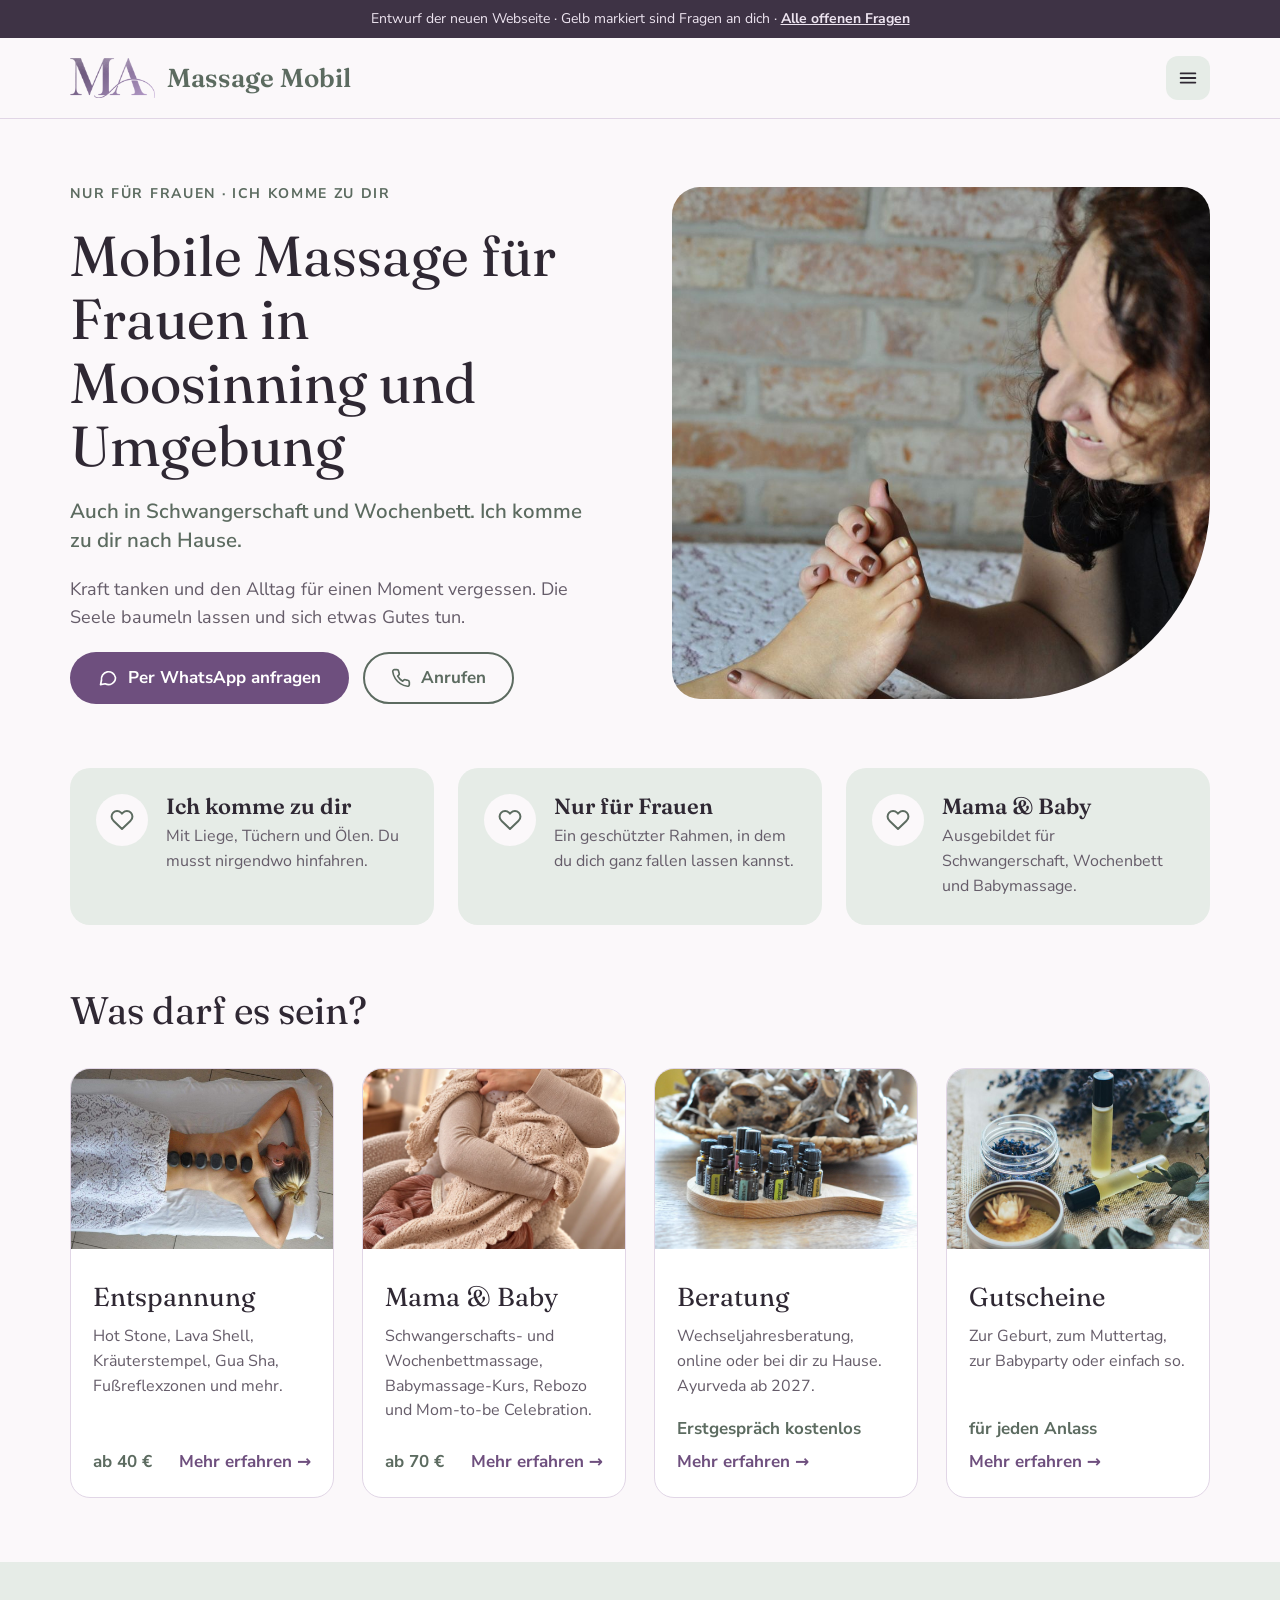
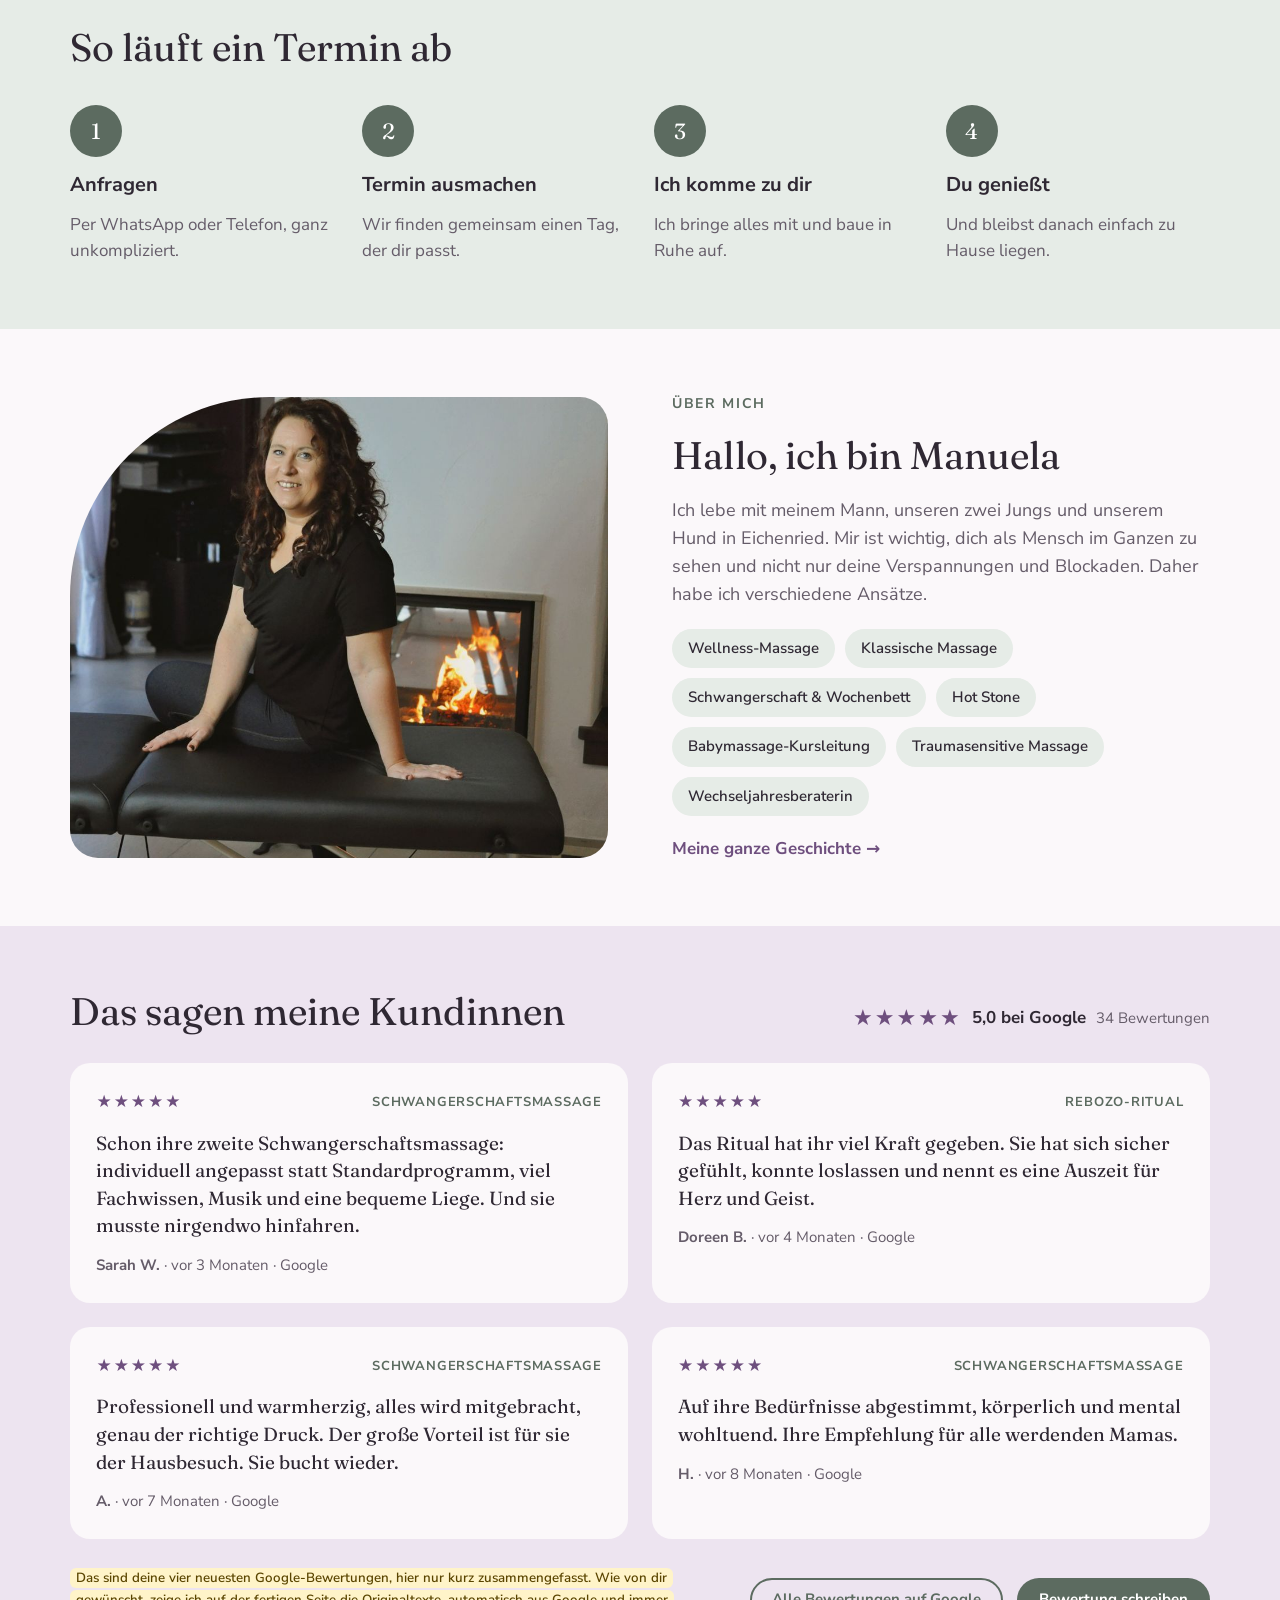
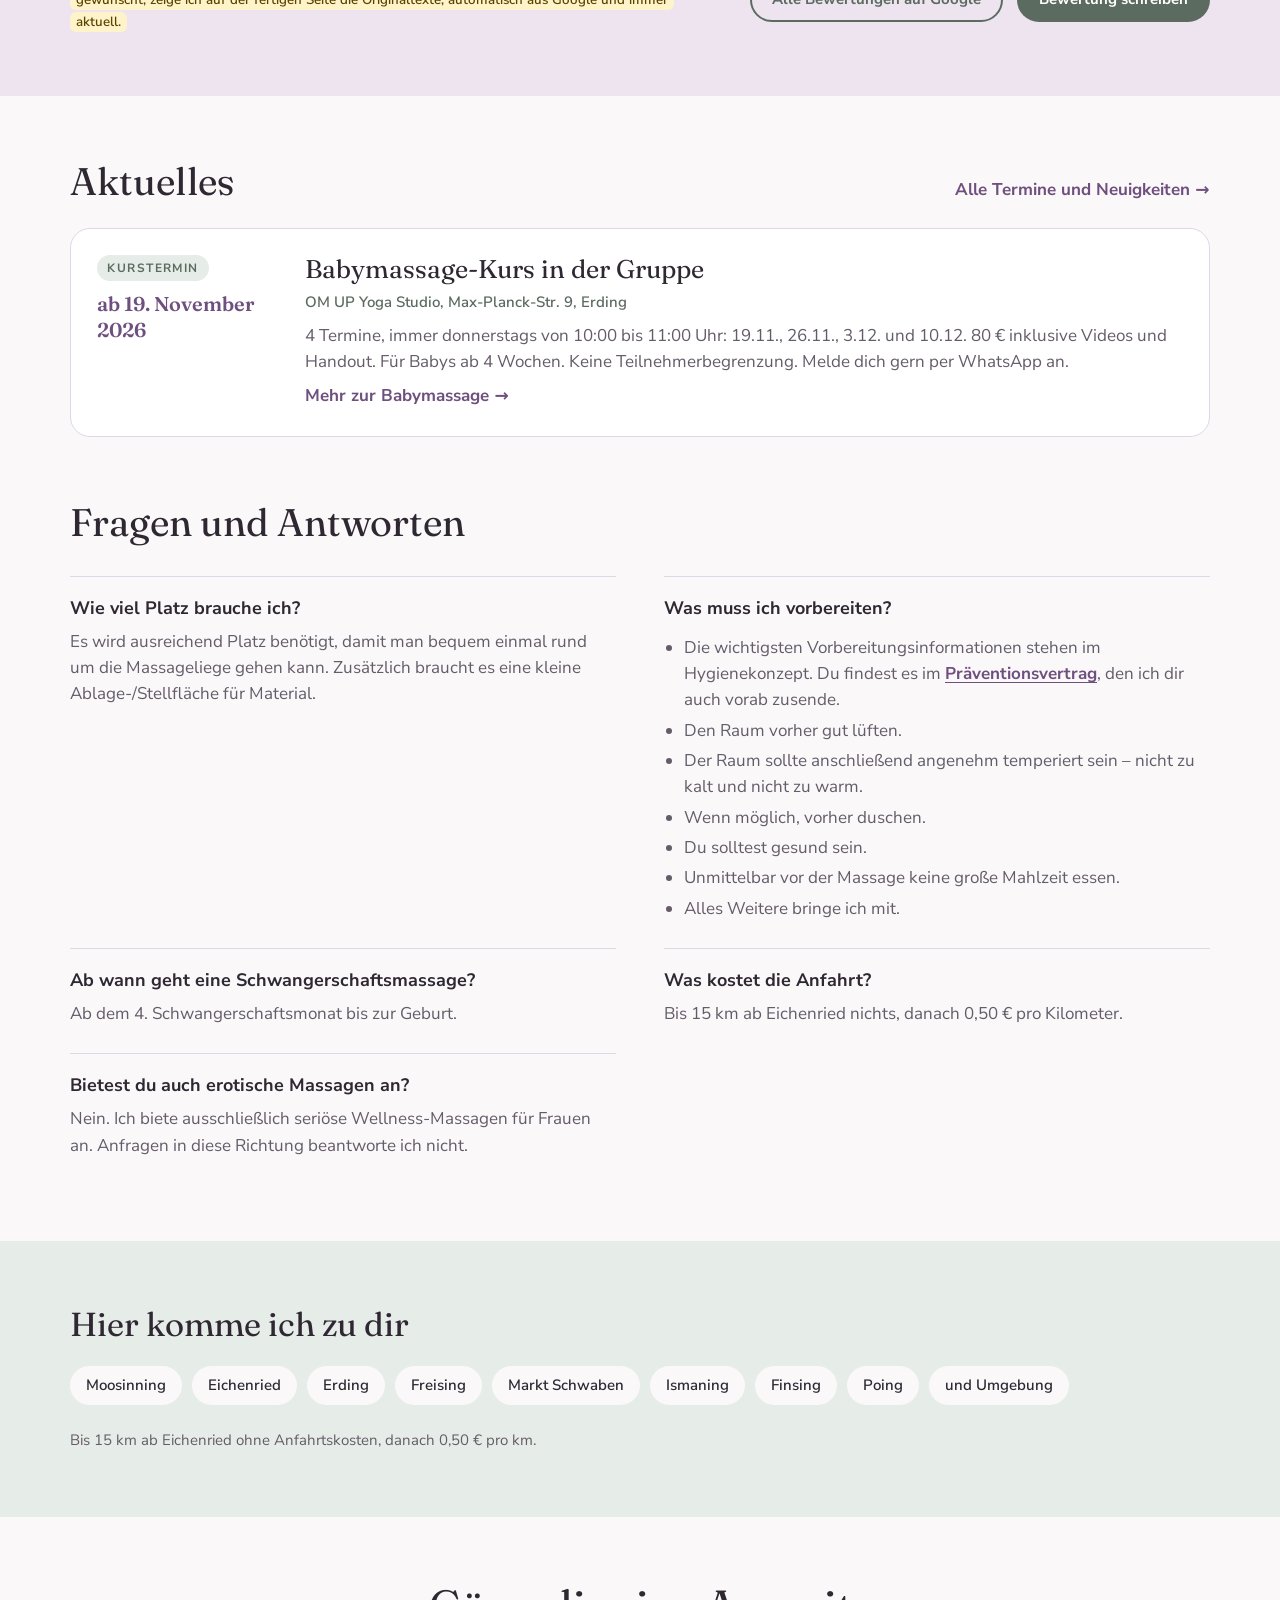
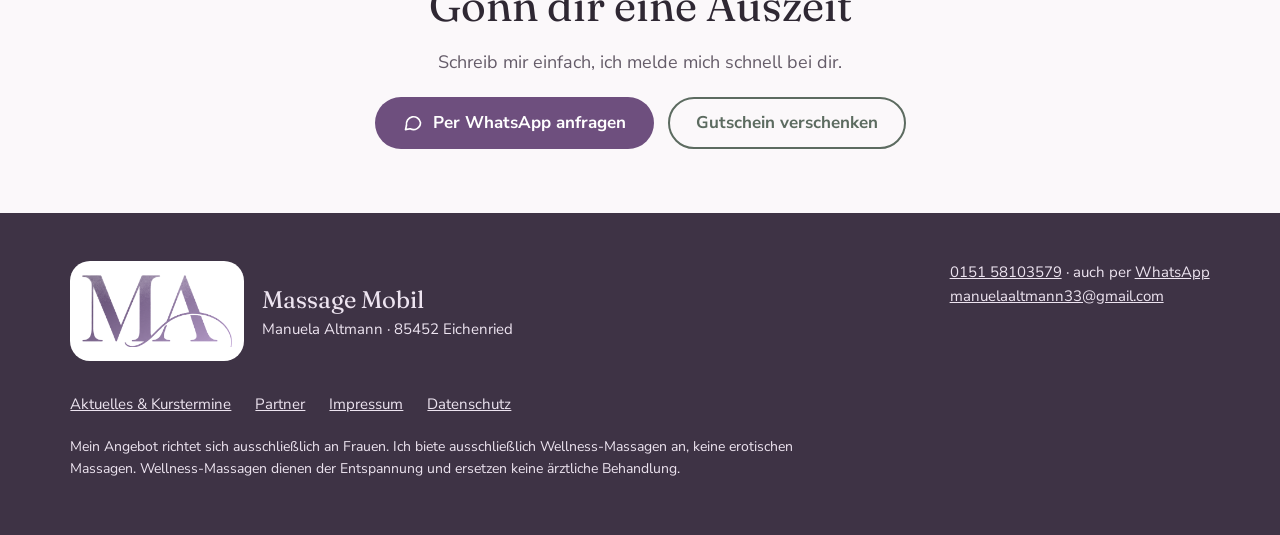
==== commit 2113c2ce: "Manuelas drittes Feedback einarbeiten Flieder, Logo und Porträt fest gewählt, neue Preise, PayPal-Li" ====
--- a/index.html
+++ b/index.html
@@ -1,5 +1,5 @@
 <!doctype html>
-<html lang="de">
+<html lang="de" data-logo="ma-pastell">
 <head>
 <meta charset="utf-8">
 <meta name="viewport" content="width=device-width, initial-scale=1">
@@ -10,12 +10,12 @@
 <link rel="preconnect" href="https://fonts.googleapis.com">
 <link rel="preconnect" href="https://fonts.gstatic.com" crossorigin>
 <link href="https://fonts.googleapis.com/css2?family=Cormorant+Garamond:wght@500;600&family=Fraunces:opsz,wght@9..144,400;9..144,600&family=Nunito+Sans:wght@400;600;700&family=Parisienne&display=swap" rel="stylesheet">
-<link rel="stylesheet" href="style.css">
-<script>try{var q=new URLSearchParams(location.search),f=q.get('farbe')||localStorage.getItem('farbe'),l=q.get('logo')||localStorage.getItem('logo');if(f==='gruen')document.documentElement.dataset.farbe='gruen';if(l&&l!=='bisher')document.documentElement.dataset.logo=l}catch(e){}</script>
+<link rel="stylesheet" href="style.css?v=d2c0bf4e">
+<!-- Manuela 13.10.2026: Flieder und Logo-Entwurf 1 fest gewählt -->
 <style>.logo-mark{display:none;line-height:0}.logo-mark svg,.logo-mark img{display:block}html:not([data-logo]) .logo-mark[data-logo="bisher"],html[data-logo="ma-pastell"] .logo-mark[data-logo="ma-pastell"],html[data-logo="kreis"] .logo-mark[data-logo="kreis"],html[data-logo="blatt"] .logo-mark[data-logo="blatt"],html[data-logo="schwung"] .logo-mark[data-logo="schwung"],html[data-logo="geborgen"] .logo-mark[data-logo="geborgen"],html[data-logo="stempel"] .logo-mark[data-logo="stempel"]{display:inline-block}.lm-gruen{display:none!important}html[data-farbe="gruen"] .lm-gruen{display:block!important}html[data-farbe="gruen"] .lm-flieder{display:none!important}</style>
 </head>
 <body>
-<div class="demo-bar">Entwurf der neuen Webseite · Gelb markiert sind Fragen an dich · <a href="fragen.html">Alle offenen Fragen</a><span class="farb-wahl" role="group" aria-label="Farbe ausprobieren">Farbe: <button type="button" data-f="flieder">Flieder ★ Empfehlung</button><button type="button" data-f="gruen">Pastellgrün</button></span><label class="logo-wahl">Logo: <select><option value="bisher">Bisher</option><option value="ma-pastell">Entwurf 1: Bisheriges MA (Pastell)</option><option value="kreis">Entwurf 2: Kreis mit Zweig</option><option value="blatt">Entwurf 3: Blatt</option><option value="schwung">Entwurf 4: Schwungvolles A</option><option value="geborgen">Entwurf 5: Geborgen</option><option value="stempel">Entwurf 6: Rundes Siegel</option></select></label></div>
+<div class="demo-bar">Entwurf der neuen Webseite · Gelb markiert sind Fragen an dich · <a href="fragen.html">Alle offenen Fragen</a></div>
 <header class="site-header">
 <div class="wrap">
 <a class="logo" href="index.html"><span class="logo-mark" data-logo="bisher"><img src="bilder/logo-zeichen.jpg" alt="" width="72" height="43"></span><span class="logo-mark" data-logo="ma-pastell"><img class="lm-flieder" src="bilder/logo-ma-flieder.png" alt="" height="36" width="76"><img class="lm-gruen" src="bilder/logo-ma-gruen.png" alt="" height="36" width="76"></span><span class="logo-mark" data-logo="kreis"><svg class="lm-flieder" viewBox="0 0 160 160" width="58" height="58" aria-hidden="true">
@@ -58,7 +58,7 @@
       <circle cx="80" cy="80" r="44" fill="#DDEBDF"/>
       <text font-family="'Nunito Sans', Arial, sans-serif" font-size="10.5" font-weight="600" fill="#4E6B56" letter-spacing="2.2">
         <textPath href="#ring-l10" startOffset="0" textLength="358" lengthAdjust="spacing">MASSAGE MOBIL · MOOSINNING UND UMGEBUNG ·</textPath></text>
-      <text x="80" y="92" text-anchor="middle" font-family="'Cormorant Garamond', Georgia, serif" font-weight="500" font-size="34" fill="#4E6B56" letter-spacing="1">MA</text></svg></span><span class="logo-txt"><b>Massage Mobil</b><span>Manuela Altmann · Mobile Massage für Frauen</span></span></a>
+      <text x="80" y="92" text-anchor="middle" font-family="'Cormorant Garamond', Georgia, serif" font-weight="500" font-size="34" fill="#4E6B56" letter-spacing="1">MA</text></svg></span><span class="logo-txt"><b>Massage Mobil</b></span></a>
 <button class="menu-btn" type="button" aria-label="Menü öffnen" aria-expanded="false" aria-controls="nav"><svg width="22" height="22" viewBox="0 0 24 24" fill="none" stroke="currentColor" stroke-width="2" stroke-linecap="round" aria-hidden="true"><path d="M4 7h16M4 12h16M4 17h16"/></svg></button>
 <nav class="nav" id="nav">
 <a href="entspannung.html">Entspannung</a>
@@ -95,8 +95,8 @@
 <section class="wrap section stack" style="gap:36px">
 <h2>Was darf es sein?</h2>
 <div class="grid-4 angebote">
-<a class="card card-img" href="entspannung.html"><img src="bilder/hot-stone.jpg" alt="Hot-Stone-Massage mit warmen Steinen auf dem Rücken" loading="lazy"><div class="body"><h3 style="font-size:26px">Entspannung</h3><p class="muted" style="font-size:16px">Hot Stone, Lava Shell, Kräuterstempel, Gua Sha, Fußreflexzonen und mehr.</p><div class="row"><span style="color:var(--main)">ab 35 €</span><span style="color:var(--btn)">Mehr erfahren →</span></div></div></a>
-<a class="card card-img" href="mama-baby.html"><img src="bilder/babybauch.jpg" alt="Hände auf einem Babybauch" loading="lazy"><div class="body"><h3 style="font-size:26px">Mama &amp; Baby</h3><p class="muted" style="font-size:16px">Schwangerschafts- und Wochenbettmassage, Babymassage-Kurs, Rebozo und Mom-to-be Celebration.</p><div class="row"><span style="color:var(--main)">ab 70 €</span><span style="color:var(--btn)">Mehr erfahren →</span></div></div></a>
+<a class="card card-img" href="entspannung.html"><img src="bilder/hot-stone.jpg" alt="Hot-Stone-Massage mit warmen Steinen auf dem Rücken" loading="lazy"><div class="body"><h3 style="font-size:26px">Entspannung</h3><p class="muted" style="font-size:16px">Hot Stone, Lava Shell, Kräuterstempel, Gua Sha, Fußreflexzonen und mehr.</p><div class="row"><span style="color:var(--main)">ab 40 €</span><span style="color:var(--btn)">Mehr erfahren →</span></div></div></a>
+<a class="card card-img" href="mama-baby.html"><img src="bilder/mama-strickdecke.jpg" alt="Mama hält ihr Baby in einer Strickdecke im Arm" loading="lazy"><div class="body"><h3 style="font-size:26px">Mama &amp; Baby</h3><p class="muted" style="font-size:16px">Schwangerschafts- und Wochenbettmassage, Babymassage-Kurs, Rebozo und Mom-to-be Celebration.</p><div class="row"><span style="color:var(--main)">ab 70 €</span><span style="color:var(--btn)">Mehr erfahren →</span></div></div></a>
 <a class="card card-img" href="beratung.html"><img src="bilder/oele-holzstaender.jpg" alt="Ätherische Öle in einem Holzständer" loading="lazy"><div class="body"><h3 style="font-size:26px">Beratung</h3><p class="muted" style="font-size:16px">Wechseljahresberatung, online oder bei dir zu Hause. Ayurveda ab 2027.</p><div class="row"><span style="color:var(--main)">Erstgespräch kostenlos</span><span style="color:var(--btn)">Mehr erfahren →</span></div></div></a>
 <a class="card card-img" href="gutscheine.html"><img src="bilder/aromaoele.jpg" alt="Aromaöle mit Lavendel" loading="lazy"><div class="body"><h3 style="font-size:26px">Gutscheine</h3><p class="muted" style="font-size:16px">Zur Geburt, zum Muttertag, zur Babyparty oder einfach so.</p><div class="row"><span style="color:var(--main)">für jeden Anlass</span><span style="color:var(--btn)">Mehr erfahren →</span></div></div></a>
 </div>
@@ -144,7 +144,7 @@
 
 <section class="wrap section stack" style="gap:32px;padding-top:0">
 <h2>Fragen und Antworten</h2>
-<div class="faq"><div><b>Wie viel Platz brauche ich?</b><span class="muted">Es wird ausreichend Platz benötigt, damit man bequem einmal rund um die Massageliege gehen kann. Zusätzlich braucht es eine kleine Ablage-/Stellfläche für Material.</span></div><div><b>Was muss ich vorbereiten?</b><span class="muted"><ul class="liste"><li>Die wichtigsten Vorbereitungsinformationen stehen im <a class="inline-link" href="unterlagen/hygienekonzept.pdf" download>Hygienekonzept</a>, das ich dir vorab zusende.</li><li>Den Raum vorher gut lüften.</li><li>Der Raum sollte anschließend angenehm temperiert sein – nicht zu kalt und nicht zu warm.</li><li>Wenn möglich, vorher duschen.</li><li>Du solltest gesund sein.</li><li>Unmittelbar vor der Massage keine große Mahlzeit essen.</li><li>Alles Weitere bringe ich mit.</li></ul></span></div><div><b>Ab wann geht eine Schwangerschaftsmassage?</b><span class="muted">Ab dem 4. Schwangerschaftsmonat bis zur Geburt.</span></div><div><b>Was kostet die Anfahrt?</b><span class="muted">Bis 15 km ab Eichenried nichts, danach 0,50 € pro Kilometer.</span></div><div><b>Bietest du auch erotische Massagen an?</b><span class="muted">Nein. Ich biete ausschließlich seriöse Wellness-Massagen für Frauen an. Anfragen in diese Richtung beantworte ich nicht.</span></div></div>
+<div class="faq"><div><b>Wie viel Platz brauche ich?</b><span class="muted">Es wird ausreichend Platz benötigt, damit man bequem einmal rund um die Massageliege gehen kann. Zusätzlich braucht es eine kleine Ablage-/Stellfläche für Material.</span></div><div><b>Was muss ich vorbereiten?</b><span class="muted"><ul class="liste"><li>Die wichtigsten Vorbereitungsinformationen stehen im Hygienekonzept. Du findest es im <a class="inline-link" href="unterlagen/praeventionsvertrag-wellness.pdf" target="_blank" rel="noopener">Präventionsvertrag</a>, den ich dir auch vorab zusende.</li><li>Den Raum vorher gut lüften.</li><li>Der Raum sollte anschließend angenehm temperiert sein – nicht zu kalt und nicht zu warm.</li><li>Wenn möglich, vorher duschen.</li><li>Du solltest gesund sein.</li><li>Unmittelbar vor der Massage keine große Mahlzeit essen.</li><li>Alles Weitere bringe ich mit.</li></ul></span></div><div><b>Ab wann geht eine Schwangerschaftsmassage?</b><span class="muted">Ab dem 4. Schwangerschaftsmonat bis zur Geburt.</span></div><div><b>Was kostet die Anfahrt?</b><span class="muted">Bis 15 km ab Eichenried nichts, danach 0,50 € pro Kilometer.</span></div><div><b>Bietest du auch erotische Massagen an?</b><span class="muted">Nein. Ich biete ausschließlich seriöse Wellness-Massagen für Frauen an. Anfragen in diese Richtung beantworte ich nicht.</span></div></div>
 </section>
 
 <section class="bg-soft2"><div class="wrap section stack" style="gap:24px">
@@ -212,8 +212,6 @@
 </footer>
 <div class="mobile-bar"><a class="btn btn-primary" href="https://wa.me/4915158103579?text=Hallo%20Manuela%2C%20ich%20interessiere%20mich%20f%C3%BCr%20einen%20Massagetermin." target="_blank" rel="noopener"><svg viewBox="0 0 24 24" fill="none" stroke="currentColor" stroke-width="2" stroke-linecap="round" stroke-linejoin="round" aria-hidden="true"><path d="M21 11.5a8.4 8.4 0 0 1-12.4 7.4L3 20l1.2-5.3A8.4 8.4 0 1 1 21 11.5z"/></svg>WhatsApp</a><a class="btn btn-outline" href="tel:+4915158103579"><svg viewBox="0 0 24 24" fill="none" stroke="currentColor" stroke-width="2" stroke-linecap="round" stroke-linejoin="round" aria-hidden="true"><path d="M22 16.9v3a2 2 0 0 1-2.2 2 19.8 19.8 0 0 1-8.6-3.1 19.5 19.5 0 0 1-6-6A19.8 19.8 0 0 1 2.1 4.2 2 2 0 0 1 4.1 2h3a2 2 0 0 1 2 1.7c.1.9.4 1.8.7 2.7a2 2 0 0 1-.5 2.1L8 9.8a16 16 0 0 0 6 6l1.3-1.3a2 2 0 0 1 2.1-.5c.9.3 1.8.6 2.7.7a2 2 0 0 1 1.7 2z"/></svg>Anrufen</a></div>
 <script>
-document.querySelectorAll('.farb-wahl button').forEach(x=>{const set=()=>document.querySelectorAll('.farb-wahl button').forEach(y=>y.setAttribute('aria-pressed',(document.documentElement.dataset.farbe||'flieder')===y.dataset.f));set();x.addEventListener('click',()=>{if(x.dataset.f==='gruen')document.documentElement.dataset.farbe='gruen';else delete document.documentElement.dataset.farbe;try{localStorage.setItem('farbe',x.dataset.f)}catch(e){}set()})});
-const ls=document.querySelector('.logo-wahl select');ls.value=document.documentElement.dataset.logo||'bisher';ls.addEventListener('change',()=>{if(ls.value==='bisher')delete document.documentElement.dataset.logo;else document.documentElement.dataset.logo=ls.value;try{localStorage.setItem('logo',ls.value)}catch(e){}});
 const b=document.querySelector('.menu-btn'),n=document.getElementById('nav');
 b.addEventListener('click',()=>{const o=n.classList.toggle('open');b.setAttribute('aria-expanded',o);b.setAttribute('aria-label',o?'Menü schließen':'Menü öffnen')});
 document.querySelectorAll('.pw-btn').forEach(x=>x.addEventListener('click',()=>{document.getElementById('portraet').src=x.dataset.bild;document.querySelectorAll('.pw-btn').forEach(y=>{y.classList.toggle('an',y===x);y.setAttribute('aria-pressed',y===x)})}));
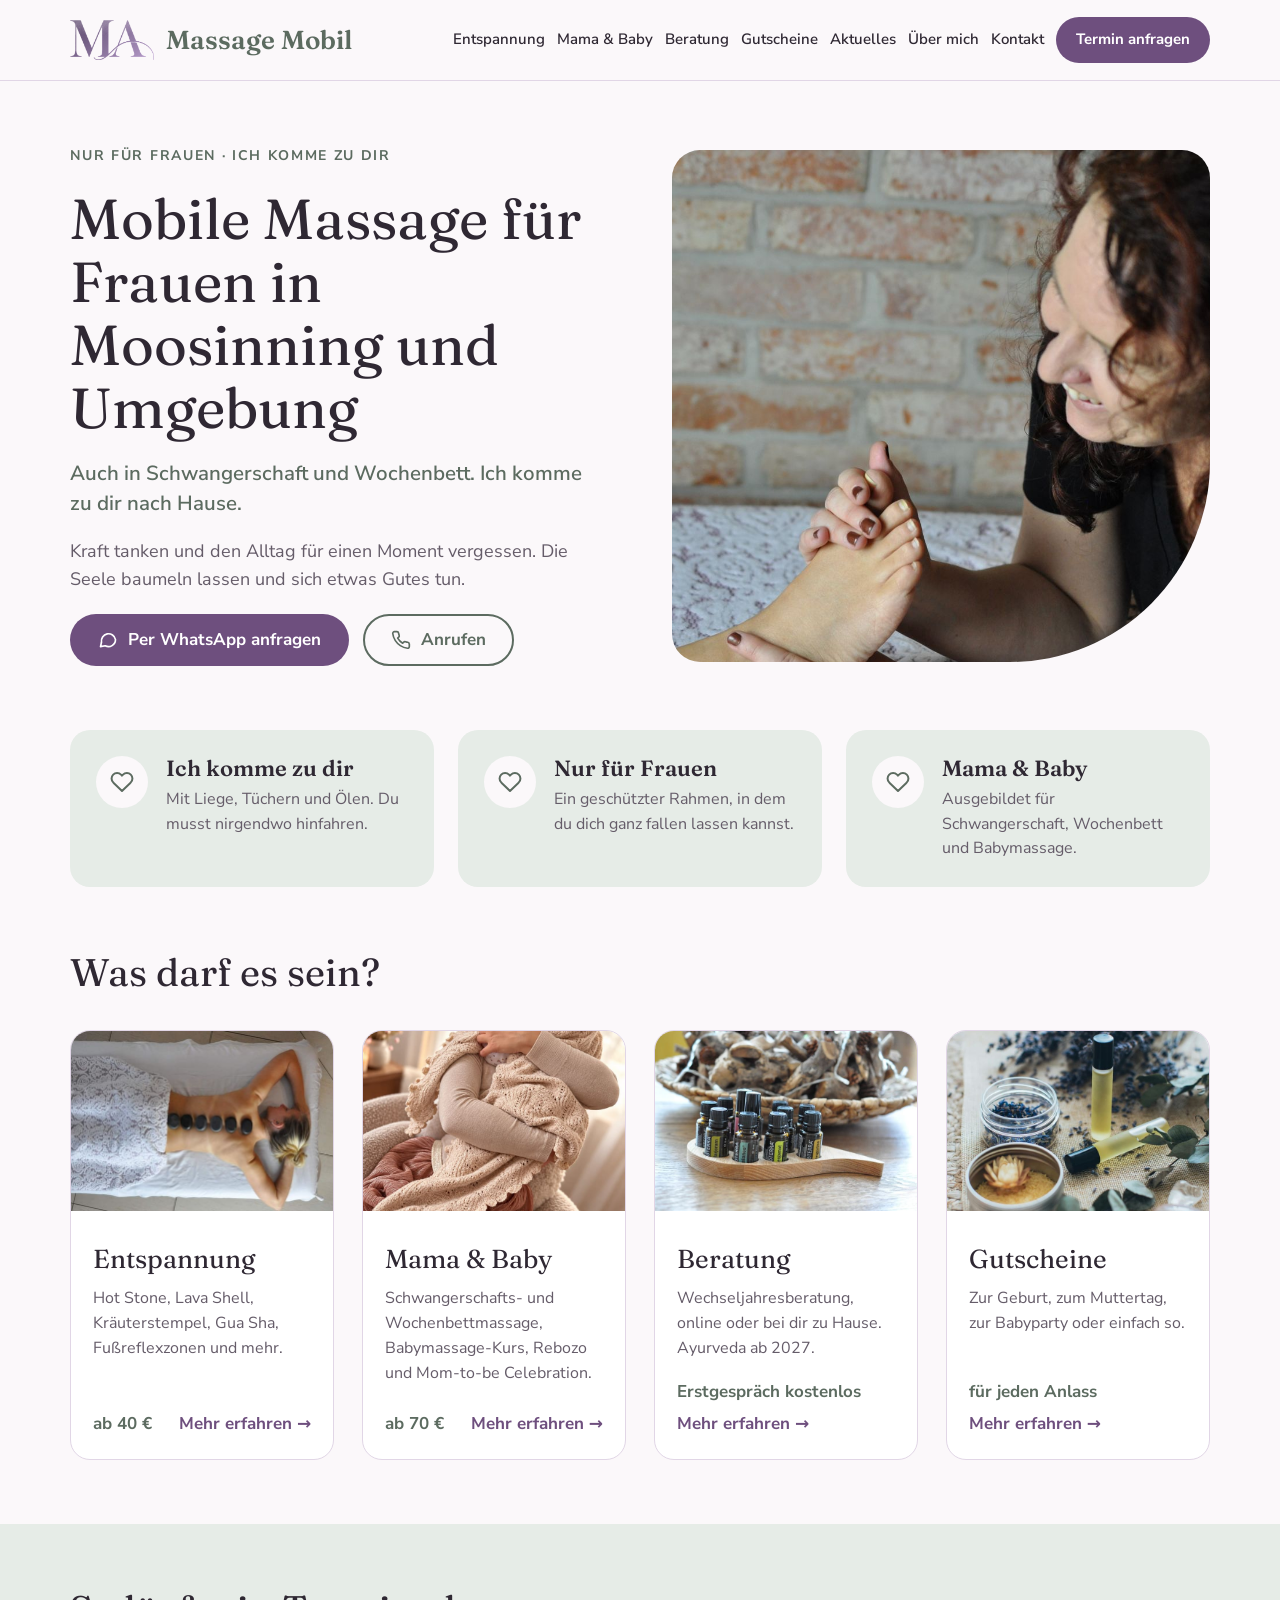
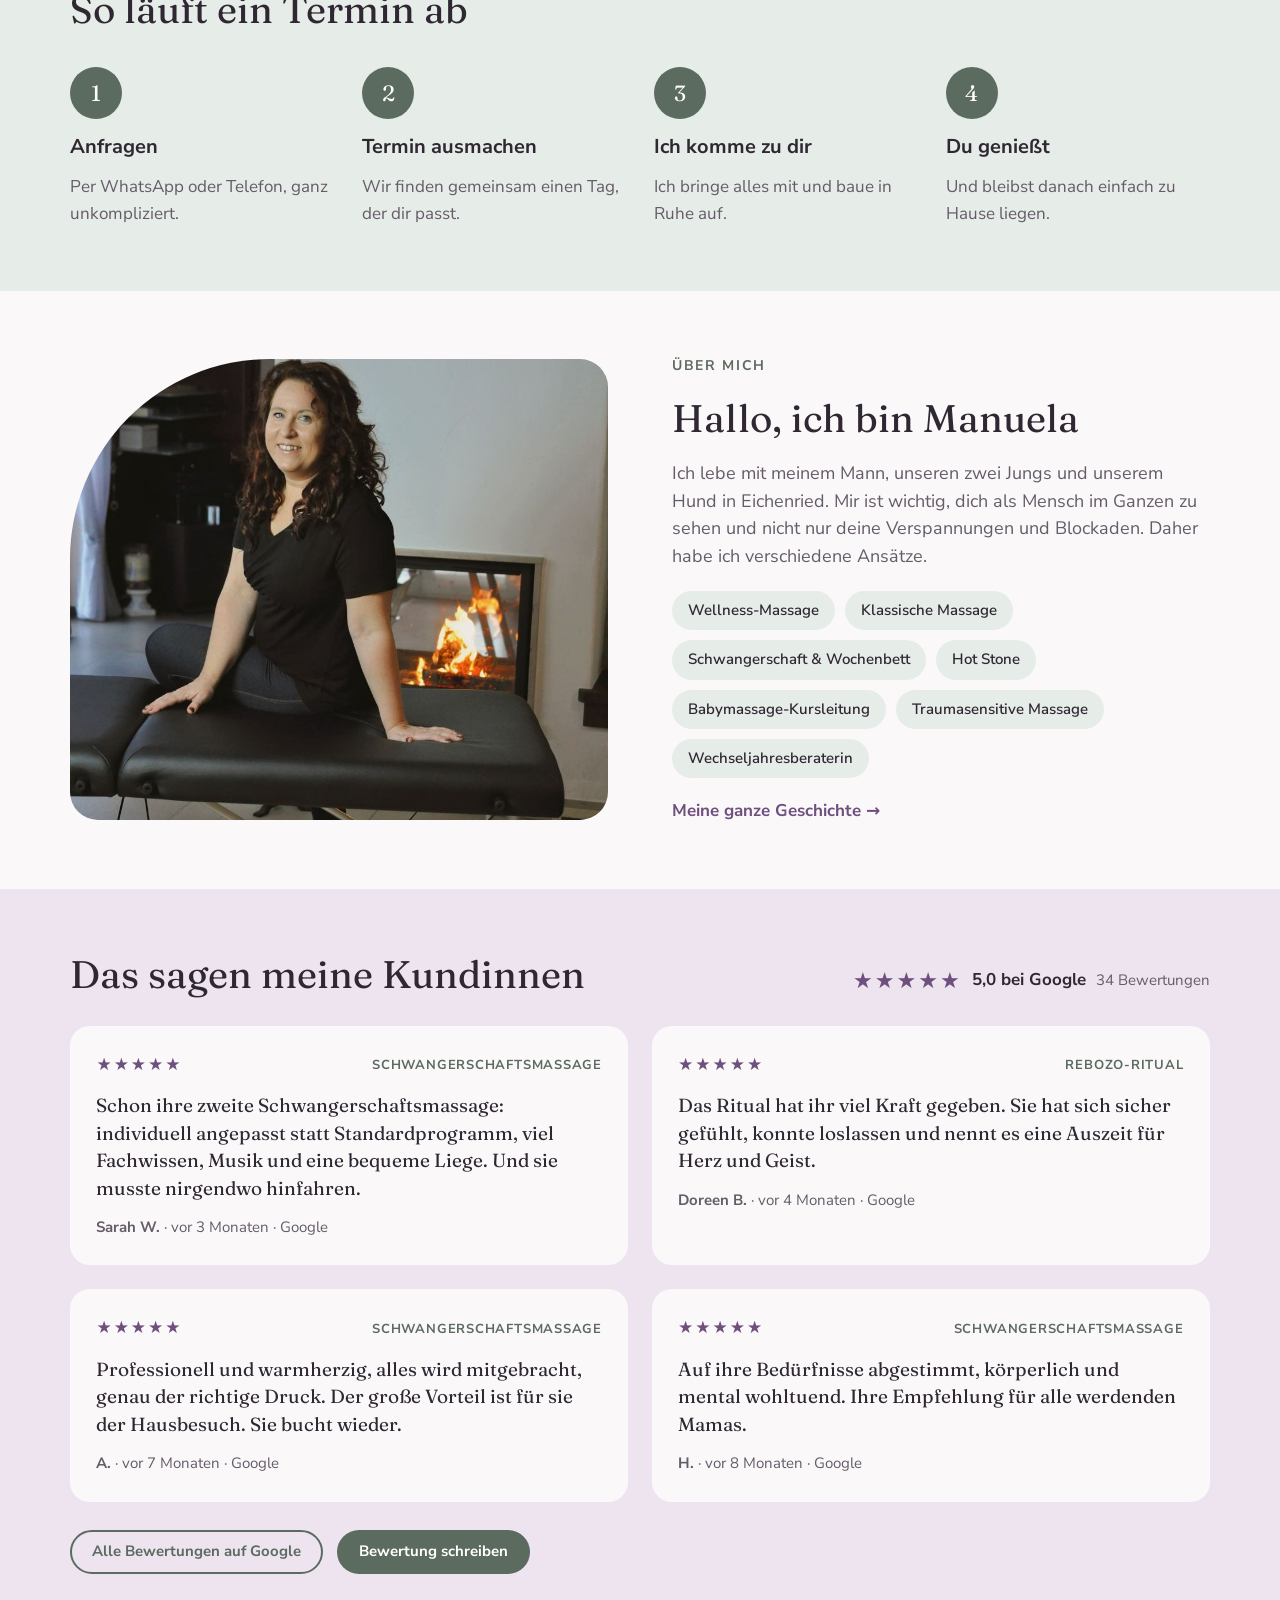
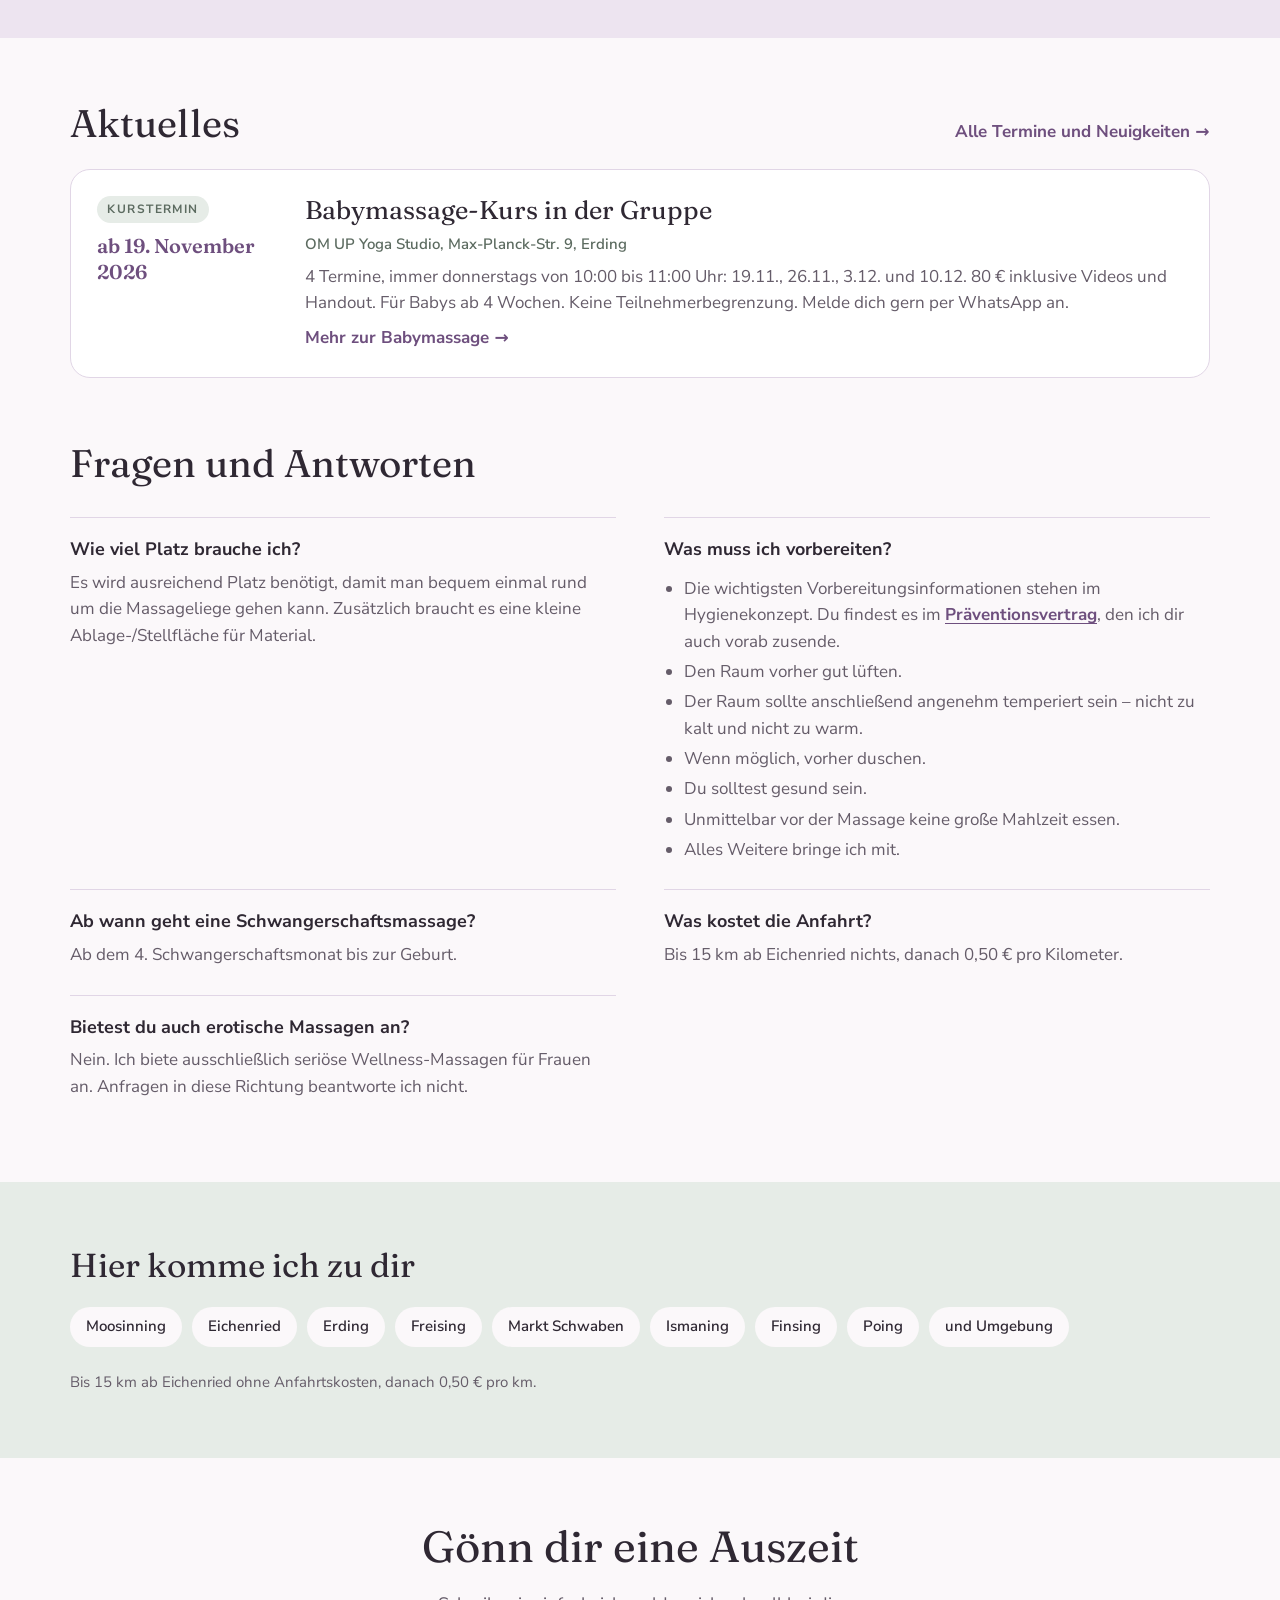
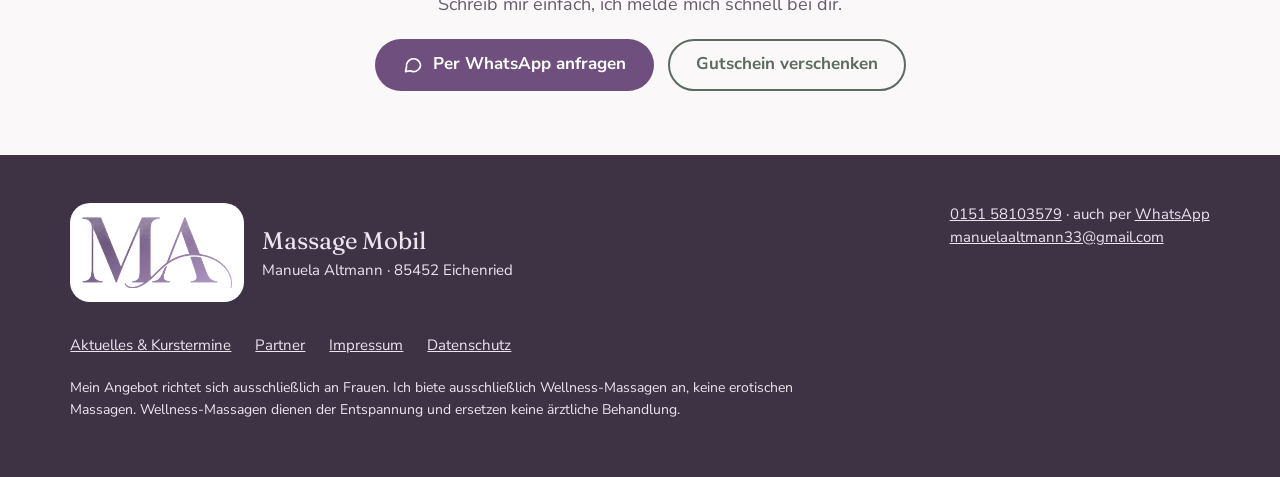
==== commit c34e55ac: "Code aufgeräumt, Live-Fassung ohne Offene Fragen (Suchmaschinen-Sperre bleibt) Co-Authored-By: Claud" ====
--- a/index.html
+++ b/index.html
@@ -1,66 +1,117 @@
 <!doctype html>
-<html lang="de" data-logo="ma-pastell">
+<html lang="de">
 <head>
 <meta charset="utf-8">
 <meta name="viewport" content="width=device-width, initial-scale=1">
 <meta name="robots" content="noindex, nofollow">
-<title>Mobile Massage für Frauen in Moosinning und Umgebung · Massage Mobil</title>
+<title>Mobile Massage für Frauen in Moosinning · Massage Mobil</title>
 <meta name="description" content="Mobile Wellness-Massage nur für Frauen in Moosinning, Erding und Umgebung. Auch Schwangerschafts- und Wochenbettmassage. Manuela kommt zu dir nach Hause.">
-<link rel="icon" href="bilder/logo-zeichen.jpg">
-<link rel="preconnect" href="https://fonts.googleapis.com">
-<link rel="preconnect" href="https://fonts.gstatic.com" crossorigin>
-<link href="https://fonts.googleapis.com/css2?family=Cormorant+Garamond:wght@500;600&family=Fraunces:opsz,wght@9..144,400;9..144,600&family=Nunito+Sans:wght@400;600;700&family=Parisienne&display=swap" rel="stylesheet">
-<link rel="stylesheet" href="style.css?v=d2c0bf4e">
-<!-- Manuela 13.10.2026: Flieder und Logo-Entwurf 1 fest gewählt -->
-<style>.logo-mark{display:none;line-height:0}.logo-mark svg,.logo-mark img{display:block}html:not([data-logo]) .logo-mark[data-logo="bisher"],html[data-logo="ma-pastell"] .logo-mark[data-logo="ma-pastell"],html[data-logo="kreis"] .logo-mark[data-logo="kreis"],html[data-logo="blatt"] .logo-mark[data-logo="blatt"],html[data-logo="schwung"] .logo-mark[data-logo="schwung"],html[data-logo="geborgen"] .logo-mark[data-logo="geborgen"],html[data-logo="stempel"] .logo-mark[data-logo="stempel"]{display:inline-block}.lm-gruen{display:none!important}html[data-farbe="gruen"] .lm-gruen{display:block!important}html[data-farbe="gruen"] .lm-flieder{display:none!important}</style>
+<link rel="icon" type="image/png" sizes="192x192" href="bilder/favicon-192.png?v=a40c451e">
+<link rel="apple-touch-icon" href="bilder/apple-touch-icon.png?v=20e45960">
+<link rel="preload" href="fonts/fraunces-latin-400-normal.woff2" as="font" type="font/woff2" crossorigin>
+<link rel="preload" href="fonts/nunito-sans-latin-400-normal.woff2" as="font" type="font/woff2" crossorigin>
+<link rel="stylesheet" href="style.css?v=232ca239">
+<link rel="canonical" href="https://www.massage-mobil.eu/">
+<meta property="og:type" content="website">
+<meta property="og:site_name" content="Massage Mobil">
+<meta property="og:locale" content="de_DE">
+<meta property="og:title" content="Mobile Massage für Frauen in Moosinning · Massage Mobil">
+<meta property="og:description" content="Mobile Wellness-Massage nur für Frauen in Moosinning, Erding und Umgebung. Auch Schwangerschafts- und Wochenbettmassage. Manuela kommt zu dir nach Hause.">
+<meta property="og:url" content="https://www.massage-mobil.eu/">
+<meta property="og:image" content="https://www.massage-mobil.eu/bilder/manuela-liege.jpg">
+<meta property="og:image:width" content="1400">
+<meta property="og:image:height" content="933">
+<meta property="og:image:alt" content="Manuela sitzt lächelnd auf ihrer Massageliege">
+<meta name="twitter:card" content="summary_large_image">
+<meta name="twitter:title" content="Mobile Massage für Frauen in Moosinning · Massage Mobil">
+<meta name="twitter:description" content="Mobile Wellness-Massage nur für Frauen in Moosinning, Erding und Umgebung. Auch Schwangerschafts- und Wochenbettmassage. Manuela kommt zu dir nach Hause.">
+<meta name="twitter:image" content="https://www.massage-mobil.eu/bilder/manuela-liege.jpg">
+<script type="application/ld+json">
+{
+ "@context": "https://schema.org",
+ "@type": "HealthAndBeautyBusiness",
+ "@id": "https://www.massage-mobil.eu/#business",
+ "name": "Massage Mobil",
+ "url": "https://www.massage-mobil.eu/",
+ "image": "https://www.massage-mobil.eu/bilder/manuela-liege.jpg",
+ "telephone": "+4915158103579",
+ "email": "manuelaaltmann33@gmail.com",
+ "address": {
+  "@type": "PostalAddress",
+  "postalCode": "85452",
+  "addressLocality": "Eichenried",
+  "addressCountry": "DE"
+ },
+ "areaServed": [
+  {
+   "@type": "City",
+   "name": "Moosinning"
+  },
+  {
+   "@type": "City",
+   "name": "Eichenried"
+  },
+  {
+   "@type": "City",
+   "name": "Erding"
+  },
+  {
+   "@type": "City",
+   "name": "Freising"
+  },
+  {
+   "@type": "City",
+   "name": "Markt Schwaben"
+  },
+  {
+   "@type": "City",
+   "name": "Ismaning"
+  },
+  {
+   "@type": "City",
+   "name": "Finsing"
+  },
+  {
+   "@type": "City",
+   "name": "Poing"
+  }
+ ],
+ "founder": {
+  "@type": "Person",
+  "name": "Manuela Altmann"
+ },
+ "openingHoursSpecification": [
+  {
+   "@type": "OpeningHoursSpecification",
+   "dayOfWeek": [
+    "Monday",
+    "Tuesday",
+    "Wednesday",
+    "Thursday",
+    "Friday"
+   ],
+   "opens": "09:00",
+   "closes": "19:00"
+  },
+  {
+   "@type": "OpeningHoursSpecification",
+   "dayOfWeek": [
+    "Saturday"
+   ],
+   "opens": "10:00",
+   "closes": "14:00"
+  }
+ ]
+}
+</script>
 </head>
 <body>
-<div class="demo-bar">Entwurf der neuen Webseite · Gelb markiert sind Fragen an dich · <a href="fragen.html">Alle offenen Fragen</a></div>
+<a class="skip-link" href="#inhalt">Zum Inhalt springen</a>
 <header class="site-header">
 <div class="wrap">
-<a class="logo" href="index.html"><span class="logo-mark" data-logo="bisher"><img src="bilder/logo-zeichen.jpg" alt="" width="72" height="43"></span><span class="logo-mark" data-logo="ma-pastell"><img class="lm-flieder" src="bilder/logo-ma-flieder.png" alt="" height="36" width="76"><img class="lm-gruen" src="bilder/logo-ma-gruen.png" alt="" height="36" width="76"></span><span class="logo-mark" data-logo="kreis"><svg class="lm-flieder" viewBox="0 0 160 160" width="58" height="58" aria-hidden="true">
-      <circle cx="80" cy="78" r="66" fill="#EDE4F0" stroke="#5E4A6B" stroke-width="1.3"/>
-      <text x="80" y="96" text-anchor="middle" font-family="'Cormorant Garamond', Georgia, serif" font-weight="500" font-size="54" fill="#5E4A6B" letter-spacing="1">MA</text>
-      <path d="M96,138 C112,132 124,120 130,104" fill="none" stroke="#5E4A6B" stroke-width="1.1"/>
-      <path d="M0,0 C5,-7 15,-7 20,0 C15,7 5,7 0,0Z" transform="translate(104,134) rotate(-40) scale(0.75)" fill="#C6B1D3"/><path d="M0,0 C5,-7 15,-7 20,0 C15,7 5,7 0,0Z" transform="translate(116,124) rotate(-60) scale(0.8)" fill="#C6B1D3"/><path d="M0,0 C5,-7 15,-7 20,0 C15,7 5,7 0,0Z" transform="translate(125,112) rotate(-78) scale(0.7)" fill="#C6B1D3"/>
-      <path d="M0,0 C5,-7 15,-7 20,0 C15,7 5,7 0,0Z" transform="translate(108,132) rotate(30) scale(0.6)" fill="#C6B1D3"/><path d="M0,0 C5,-7 15,-7 20,0 C15,7 5,7 0,0Z" transform="translate(121,121) rotate(10) scale(0.6)" fill="#C6B1D3"/></svg><svg class="lm-gruen" viewBox="0 0 160 160" width="58" height="58" aria-hidden="true">
-      <circle cx="80" cy="78" r="66" fill="#DDEBDF" stroke="#4E6B56" stroke-width="1.3"/>
-      <text x="80" y="96" text-anchor="middle" font-family="'Cormorant Garamond', Georgia, serif" font-weight="500" font-size="54" fill="#4E6B56" letter-spacing="1">MA</text>
-      <path d="M96,138 C112,132 124,120 130,104" fill="none" stroke="#4E6B56" stroke-width="1.1"/>
-      <path d="M0,0 C5,-7 15,-7 20,0 C15,7 5,7 0,0Z" transform="translate(104,134) rotate(-40) scale(0.75)" fill="#A8C9AF"/><path d="M0,0 C5,-7 15,-7 20,0 C15,7 5,7 0,0Z" transform="translate(116,124) rotate(-60) scale(0.8)" fill="#A8C9AF"/><path d="M0,0 C5,-7 15,-7 20,0 C15,7 5,7 0,0Z" transform="translate(125,112) rotate(-78) scale(0.7)" fill="#A8C9AF"/>
-      <path d="M0,0 C5,-7 15,-7 20,0 C15,7 5,7 0,0Z" transform="translate(108,132) rotate(30) scale(0.6)" fill="#A8C9AF"/><path d="M0,0 C5,-7 15,-7 20,0 C15,7 5,7 0,0Z" transform="translate(121,121) rotate(10) scale(0.6)" fill="#A8C9AF"/></svg></span><span class="logo-mark" data-logo="blatt"><svg class="lm-flieder" viewBox="0 0 160 160" width="58" height="58" aria-hidden="true">
-      <path d="M26,136 C24,70 70,26 138,24 C140,92 96,136 26,136Z" fill="#C6B1D3"/>
-      <path d="M30,132 C62,100 96,66 132,30" fill="none" stroke="#EDE4F0" stroke-width="1.2" opacity=".9"/>
-      <text x="84" y="98" text-anchor="middle" font-family="'Cormorant Garamond', Georgia, serif" font-weight="600" font-size="40" fill="#5E4A6B" letter-spacing="1">MA</text></svg><svg class="lm-gruen" viewBox="0 0 160 160" width="58" height="58" aria-hidden="true">
-      <path d="M26,136 C24,70 70,26 138,24 C140,92 96,136 26,136Z" fill="#A8C9AF"/>
-      <path d="M30,132 C62,100 96,66 132,30" fill="none" stroke="#DDEBDF" stroke-width="1.2" opacity=".9"/>
-      <text x="84" y="98" text-anchor="middle" font-family="'Cormorant Garamond', Georgia, serif" font-weight="600" font-size="40" fill="#4E6B56" letter-spacing="1">MA</text></svg></span><span class="logo-mark" data-logo="schwung"><svg class="lm-flieder" viewBox="0 0 160 160" width="58" height="58" aria-hidden="true">
-      <circle cx="80" cy="80" r="70" fill="#EDE4F0"/>
-      <text x="64" y="108" text-anchor="middle" font-family="'Cormorant Garamond', Georgia, serif" font-weight="500" font-size="80" fill="#5E4A6B">M</text>
-      <text x="102" y="110" text-anchor="middle" font-family="'Parisienne', 'Brush Script MT', cursive" font-size="78" fill="#C6B1D3" opacity=".95">A</text></svg><svg class="lm-gruen" viewBox="0 0 160 160" width="58" height="58" aria-hidden="true">
-      <circle cx="80" cy="80" r="70" fill="#DDEBDF"/>
-      <text x="64" y="108" text-anchor="middle" font-family="'Cormorant Garamond', Georgia, serif" font-weight="500" font-size="80" fill="#4E6B56">M</text>
-      <text x="102" y="110" text-anchor="middle" font-family="'Parisienne', 'Brush Script MT', cursive" font-size="78" fill="#A8C9AF" opacity=".95">A</text></svg></span><span class="logo-mark" data-logo="geborgen"><svg class="lm-flieder" viewBox="0 0 160 160" width="58" height="58" aria-hidden="true">
-      <circle cx="74" cy="80" r="60" fill="#EDE4F0" stroke="#5E4A6B" stroke-width="1.3"/>
-      <circle cx="112" cy="106" r="30" fill="#C6B1D3" opacity=".85"/>
-      <text x="66" y="92" text-anchor="middle" font-family="'Cormorant Garamond', Georgia, serif" font-weight="500" font-size="40" fill="#5E4A6B" letter-spacing="1">MA</text></svg><svg class="lm-gruen" viewBox="0 0 160 160" width="58" height="58" aria-hidden="true">
-      <circle cx="74" cy="80" r="60" fill="#DDEBDF" stroke="#4E6B56" stroke-width="1.3"/>
-      <circle cx="112" cy="106" r="30" fill="#A8C9AF" opacity=".85"/>
-      <text x="66" y="92" text-anchor="middle" font-family="'Cormorant Garamond', Georgia, serif" font-weight="500" font-size="40" fill="#4E6B56" letter-spacing="1">MA</text></svg></span><span class="logo-mark" data-logo="stempel"><svg class="lm-flieder" viewBox="0 0 160 160" width="58" height="58" aria-hidden="true">
-      <defs><path id="ring-l9" d="M80,80 m-58,0 a58,58 0 1,1 116,0 a58,58 0 1,1 -116,0"/></defs>
-      <circle cx="80" cy="80" r="74" fill="none" stroke="#5E4A6B" stroke-width="1.3"/>
-      <circle cx="80" cy="80" r="44" fill="#EDE4F0"/>
-      <text font-family="'Nunito Sans', Arial, sans-serif" font-size="10.5" font-weight="600" fill="#5E4A6B" letter-spacing="2.2">
-        <textPath href="#ring-l9" startOffset="0" textLength="358" lengthAdjust="spacing">MASSAGE MOBIL · MOOSINNING UND UMGEBUNG ·</textPath></text>
-      <text x="80" y="92" text-anchor="middle" font-family="'Cormorant Garamond', Georgia, serif" font-weight="500" font-size="34" fill="#5E4A6B" letter-spacing="1">MA</text></svg><svg class="lm-gruen" viewBox="0 0 160 160" width="58" height="58" aria-hidden="true">
-      <defs><path id="ring-l10" d="M80,80 m-58,0 a58,58 0 1,1 116,0 a58,58 0 1,1 -116,0"/></defs>
-      <circle cx="80" cy="80" r="74" fill="none" stroke="#4E6B56" stroke-width="1.3"/>
-      <circle cx="80" cy="80" r="44" fill="#DDEBDF"/>
-      <text font-family="'Nunito Sans', Arial, sans-serif" font-size="10.5" font-weight="600" fill="#4E6B56" letter-spacing="2.2">
-        <textPath href="#ring-l10" startOffset="0" textLength="358" lengthAdjust="spacing">MASSAGE MOBIL · MOOSINNING UND UMGEBUNG ·</textPath></text>
-      <text x="80" y="92" text-anchor="middle" font-family="'Cormorant Garamond', Georgia, serif" font-weight="500" font-size="34" fill="#4E6B56" letter-spacing="1">MA</text></svg></span><span class="logo-txt"><b>Massage Mobil</b></span></a>
+<a class="logo" href="index.html"><img src="bilder/logo-ma-flieder-2x.png?v=e991f723" alt="" width="84" height="40" decoding="async"><span class="logo-txt"><b>Massage Mobil</b></span></a>
 <button class="menu-btn" type="button" aria-label="Menü öffnen" aria-expanded="false" aria-controls="nav"><svg width="22" height="22" viewBox="0 0 24 24" fill="none" stroke="currentColor" stroke-width="2" stroke-linecap="round" aria-hidden="true"><path d="M4 7h16M4 12h16M4 17h16"/></svg></button>
-<nav class="nav" id="nav">
+<nav class="nav" id="nav" aria-label="Hauptmenü">
 <a href="entspannung.html">Entspannung</a>
 <a href="mama-baby.html">Mama &amp; Baby</a>
 <a href="beratung.html">Beratung</a>
@@ -68,142 +119,101 @@
 <a href="aktuelles.html">Aktuelles</a>
 <a href="ueber-mich.html">Über mich</a>
 <a href="kontakt.html">Kontakt</a>
-<a href="fragen.html" class="nav-fragen">Offene Fragen</a>
 <a class="btn btn-primary" href="kontakt.html">Termin anfragen</a>
 </nav>
 </div>
 </header>
-<main>
+<main id="inhalt" tabindex="-1">
 
 <section class="wrap section grid-2">
 <div class="stack">
 <div class="kicker">Nur für Frauen · Ich komme zu dir</div>
 <h1>Mobile Massage für Frauen in Moosinning und Umgebung</h1>
 <p class="lead">Auch in Schwangerschaft und Wochenbett. Ich komme zu dir nach Hause.</p>
-<p class="muted" style="font-size:18px">Kraft tanken und den Alltag für einen Moment vergessen. Die Seele baumeln lassen und sich etwas Gutes tun.</p>
+<p class="muted fs-18">Kraft tanken und den Alltag für einen Moment vergessen. Die Seele baumeln lassen und sich etwas Gutes tun.</p>
 <div class="btns"><a class="btn btn-primary" href="https://wa.me/4915158103579?text=Hallo%20Manuela%2C%20ich%20interessiere%20mich%20f%C3%BCr%20einen%20Massagetermin." target="_blank" rel="noopener"><svg viewBox="0 0 24 24" fill="none" stroke="currentColor" stroke-width="2" stroke-linecap="round" stroke-linejoin="round" aria-hidden="true"><path d="M21 11.5a8.4 8.4 0 0 1-12.4 7.4L3 20l1.2-5.3A8.4 8.4 0 1 1 21 11.5z"/></svg>Per WhatsApp anfragen</a><a class="btn btn-outline" href="tel:+4915158103579"><svg viewBox="0 0 24 24" fill="none" stroke="currentColor" stroke-width="2" stroke-linecap="round" stroke-linejoin="round" aria-hidden="true"><path d="M22 16.9v3a2 2 0 0 1-2.2 2 19.8 19.8 0 0 1-8.6-3.1 19.5 19.5 0 0 1-6-6A19.8 19.8 0 0 1 2.1 4.2 2 2 0 0 1 4.1 2h3a2 2 0 0 1 2 1.7c.1.9.4 1.8.7 2.7a2 2 0 0 1-.5 2.1L8 9.8a16 16 0 0 0 6 6l1.3-1.3a2 2 0 0 1 2.1-.5c.9.3 1.8.6 2.7.7a2 2 0 0 1 1.7 2z"/></svg>Anrufen</a></div>
 </div>
-<img class="pic pic-leaf hero-img" src="bilder/manuela-fussmassage.jpg" alt="Manuela massiert lächelnd den Fuß einer Kundin" style="height:clamp(300px,40vw,536px);object-position:50% 45%">
+<img class="pic pic-leaf hero-img h-hero-xl pos-45" src="bilder/manuela-fussmassage.jpg?v=0d9204e4" alt="Manuela massiert lächelnd den Fuß einer Kundin" width="930" height="1400" decoding="async">
 </section>
 
 <section class="wrap grid-3">
-<div class="tile"><div class="ico"><svg viewBox="0 0 24 24" fill="none" stroke="currentColor" stroke-width="2" stroke-linecap="round" stroke-linejoin="round" aria-hidden="true"><path d="M20.8 4.6a5.5 5.5 0 0 0-7.8 0L12 5.7l-1-1.1a5.5 5.5 0 0 0-7.8 7.8l1 1.1L12 21l7.8-7.5 1-1.1a5.5 5.5 0 0 0 0-7.8z"/></svg></div><div><h3 style="font-weight:600;font-size:22px;margin-bottom:6px">Ich komme zu dir</h3><p class="muted" style="font-size:16px">Mit Liege, Tüchern und Ölen. Du musst nirgendwo hinfahren.</p></div></div>
-<div class="tile"><div class="ico"><svg viewBox="0 0 24 24" fill="none" stroke="currentColor" stroke-width="2" stroke-linecap="round" stroke-linejoin="round" aria-hidden="true"><path d="M20.8 4.6a5.5 5.5 0 0 0-7.8 0L12 5.7l-1-1.1a5.5 5.5 0 0 0-7.8 7.8l1 1.1L12 21l7.8-7.5 1-1.1a5.5 5.5 0 0 0 0-7.8z"/></svg></div><div><h3 style="font-weight:600;font-size:22px;margin-bottom:6px">Nur für Frauen</h3><p class="muted" style="font-size:16px">Ein geschützter Rahmen, in dem du dich ganz fallen lassen kannst.</p></div></div>
-<div class="tile"><div class="ico"><svg viewBox="0 0 24 24" fill="none" stroke="currentColor" stroke-width="2" stroke-linecap="round" stroke-linejoin="round" aria-hidden="true"><path d="M20.8 4.6a5.5 5.5 0 0 0-7.8 0L12 5.7l-1-1.1a5.5 5.5 0 0 0-7.8 7.8l1 1.1L12 21l7.8-7.5 1-1.1a5.5 5.5 0 0 0 0-7.8z"/></svg></div><div><h3 style="font-weight:600;font-size:22px;margin-bottom:6px">Mama &amp; Baby</h3><p class="muted" style="font-size:16px">Ausgebildet für Schwangerschaft, Wochenbett und Babymassage.</p></div></div>
-</section>
-
-<section class="wrap section stack" style="gap:36px">
+<div class="tile"><div class="ico"><svg viewBox="0 0 24 24" fill="none" stroke="currentColor" stroke-width="2" stroke-linecap="round" stroke-linejoin="round" aria-hidden="true"><path d="M20.8 4.6a5.5 5.5 0 0 0-7.8 0L12 5.7l-1-1.1a5.5 5.5 0 0 0-7.8 7.8l1 1.1L12 21l7.8-7.5 1-1.1a5.5 5.5 0 0 0 0-7.8z"/></svg></div><div><h2 class="tile-title">Ich komme zu dir</h2><p class="muted fs-16">Mit Liege, Tüchern und Ölen. Du musst nirgendwo hinfahren.</p></div></div>
+<div class="tile"><div class="ico"><svg viewBox="0 0 24 24" fill="none" stroke="currentColor" stroke-width="2" stroke-linecap="round" stroke-linejoin="round" aria-hidden="true"><path d="M20.8 4.6a5.5 5.5 0 0 0-7.8 0L12 5.7l-1-1.1a5.5 5.5 0 0 0-7.8 7.8l1 1.1L12 21l7.8-7.5 1-1.1a5.5 5.5 0 0 0 0-7.8z"/></svg></div><div><h2 class="tile-title">Nur für Frauen</h2><p class="muted fs-16">Ein geschützter Rahmen, in dem du dich ganz fallen lassen kannst.</p></div></div>
+<div class="tile"><div class="ico"><svg viewBox="0 0 24 24" fill="none" stroke="currentColor" stroke-width="2" stroke-linecap="round" stroke-linejoin="round" aria-hidden="true"><path d="M20.8 4.6a5.5 5.5 0 0 0-7.8 0L12 5.7l-1-1.1a5.5 5.5 0 0 0-7.8 7.8l1 1.1L12 21l7.8-7.5 1-1.1a5.5 5.5 0 0 0 0-7.8z"/></svg></div><div><h2 class="tile-title">Mama &amp; Baby</h2><p class="muted fs-16">Ausgebildet für Schwangerschaft, Wochenbett und Babymassage.</p></div></div>
+</section>
+
+<section class="wrap section stack gap-36">
 <h2>Was darf es sein?</h2>
 <div class="grid-4 angebote">
-<a class="card card-img" href="entspannung.html"><img src="bilder/hot-stone.jpg" alt="Hot-Stone-Massage mit warmen Steinen auf dem Rücken" loading="lazy"><div class="body"><h3 style="font-size:26px">Entspannung</h3><p class="muted" style="font-size:16px">Hot Stone, Lava Shell, Kräuterstempel, Gua Sha, Fußreflexzonen und mehr.</p><div class="row"><span style="color:var(--main)">ab 40 €</span><span style="color:var(--btn)">Mehr erfahren →</span></div></div></a>
-<a class="card card-img" href="mama-baby.html"><img src="bilder/mama-strickdecke.jpg" alt="Mama hält ihr Baby in einer Strickdecke im Arm" loading="lazy"><div class="body"><h3 style="font-size:26px">Mama &amp; Baby</h3><p class="muted" style="font-size:16px">Schwangerschafts- und Wochenbettmassage, Babymassage-Kurs, Rebozo und Mom-to-be Celebration.</p><div class="row"><span style="color:var(--main)">ab 70 €</span><span style="color:var(--btn)">Mehr erfahren →</span></div></div></a>
-<a class="card card-img" href="beratung.html"><img src="bilder/oele-holzstaender.jpg" alt="Ätherische Öle in einem Holzständer" loading="lazy"><div class="body"><h3 style="font-size:26px">Beratung</h3><p class="muted" style="font-size:16px">Wechseljahresberatung, online oder bei dir zu Hause. Ayurveda ab 2027.</p><div class="row"><span style="color:var(--main)">Erstgespräch kostenlos</span><span style="color:var(--btn)">Mehr erfahren →</span></div></div></a>
-<a class="card card-img" href="gutscheine.html"><img src="bilder/aromaoele.jpg" alt="Aromaöle mit Lavendel" loading="lazy"><div class="body"><h3 style="font-size:26px">Gutscheine</h3><p class="muted" style="font-size:16px">Zur Geburt, zum Muttertag, zur Babyparty oder einfach so.</p><div class="row"><span style="color:var(--main)">für jeden Anlass</span><span style="color:var(--btn)">Mehr erfahren →</span></div></div></a>
-</div>
-</section>
-
-<section class="bg-soft2"><div class="wrap section stack" style="gap:36px">
+<a class="card card-img" href="entspannung.html"><img src="bilder/hot-stone-klein.jpg?v=3153974c" alt="Hot-Stone-Massage mit warmen Steinen auf dem Rücken" width="720" height="361" loading="lazy" decoding="async"><div class="body"><h3>Entspannung</h3><p class="muted">Hot Stone, Lava Shell, Kräuterstempel, Gua Sha, Fußreflexzonen und mehr.</p><div class="row"><span class="c-main">ab 40 €</span><span class="c-btn">Mehr erfahren →</span></div></div></a>
+<a class="card card-img" href="mama-baby.html"><img src="bilder/mama-strickdecke-klein.jpg?v=b514a732" alt="Mama hält ihr Baby in einer Strickdecke im Arm" width="720" height="766" loading="lazy" decoding="async"><div class="body"><h3>Mama &amp; Baby</h3><p class="muted">Schwangerschafts- und Wochenbettmassage, Babymassage-Kurs, Rebozo und Mom-to-be Celebration.</p><div class="row"><span class="c-main">ab 70 €</span><span class="c-btn">Mehr erfahren →</span></div></div></a>
+<a class="card card-img" href="beratung.html"><img src="bilder/oele-holzstaender-klein.jpg?v=358dae76" alt="Ätherische Öle in einem Holzständer" width="720" height="478" loading="lazy" decoding="async"><div class="body"><h3>Beratung</h3><p class="muted">Wechseljahresberatung, online oder bei dir zu Hause. Ayurveda ab 2027.</p><div class="row"><span class="c-main">Erstgespräch kostenlos</span><span class="c-btn">Mehr erfahren →</span></div></div></a>
+<a class="card card-img" href="gutscheine.html"><img src="bilder/aromaoele-klein.jpg?v=de03c396" alt="Aromaöle mit Lavendel" width="720" height="1080" loading="lazy" decoding="async"><div class="body"><h3>Gutscheine</h3><p class="muted">Zur Geburt, zum Muttertag, zur Babyparty oder einfach so.</p><div class="row"><span class="c-main">für jeden Anlass</span><span class="c-btn">Mehr erfahren →</span></div></div></a>
+</div>
+</section>
+
+<section class="bg-soft2"><div class="wrap section stack gap-36">
 <h2>So läuft ein Termin ab</h2>
 <div class="grid-4">
-<div class="step"><div class="num">1</div><b style="font-size:20px">Anfragen</b><p class="muted">Per WhatsApp oder Telefon, ganz unkompliziert.</p></div>
-<div class="step"><div class="num">2</div><b style="font-size:20px">Termin ausmachen</b><p class="muted">Wir finden gemeinsam einen Tag, der dir passt.</p></div>
-<div class="step"><div class="num">3</div><b style="font-size:20px">Ich komme zu dir</b><p class="muted">Ich bringe alles mit und baue in Ruhe auf.</p></div>
-<div class="step"><div class="num">4</div><b style="font-size:20px">Du genießt</b><p class="muted">Und bleibst danach einfach zu Hause liegen.</p></div>
+<div class="step"><div class="num">1</div><b class="fs-20">Anfragen</b><p class="muted">Per WhatsApp oder Telefon, ganz unkompliziert.</p></div>
+<div class="step"><div class="num">2</div><b class="fs-20">Termin ausmachen</b><p class="muted">Wir finden gemeinsam einen Tag, der dir passt.</p></div>
+<div class="step"><div class="num">3</div><b class="fs-20">Ich komme zu dir</b><p class="muted">Ich bringe alles mit und baue in Ruhe auf.</p></div>
+<div class="step"><div class="num">4</div><b class="fs-20">Du genießt</b><p class="muted">Und bleibst danach einfach zu Hause liegen.</p></div>
 </div>
 </div></section>
 
 <section class="wrap section grid-2">
-<img class="pic pic-leaf-l" src="bilder/manuela-liege.jpg" alt="Manuela sitzt lächelnd auf ihrer Massageliege vor dem Kamin" loading="lazy" style="height:clamp(340px,36vw,520px);object-position:50% 30%">
+<img class="pic pic-leaf-l h-side pos-30" src="bilder/manuela-liege.jpg?v=34913e61" alt="Manuela sitzt lächelnd auf ihrer Massageliege vor dem Kamin" width="933" height="1400" loading="lazy" decoding="async">
 <div class="stack">
 <div class="kicker">Über mich</div>
 <h2>Hallo, ich bin Manuela</h2>
-<p class="muted" style="font-size:18px">Ich lebe mit meinem Mann, unseren zwei Jungs und unserem Hund in Eichenried. Mir ist wichtig, dich als Mensch im Ganzen zu sehen und nicht nur deine Verspannungen und Blockaden. Daher habe ich verschiedene Ansätze.</p>
+<p class="muted fs-18">Ich lebe mit meinem Mann, unseren zwei Jungs und unserem Hund in Eichenried. Mir ist wichtig, dich als Mensch im Ganzen zu sehen und nicht nur deine Verspannungen und Blockaden. Daher habe ich verschiedene Ansätze.</p>
 <div class="chips"><span class="chip chip-soft">Wellness-Massage</span><span class="chip chip-soft">Klassische Massage</span><span class="chip chip-soft">Schwangerschaft &amp; Wochenbett</span><span class="chip chip-soft">Hot Stone</span><span class="chip chip-soft">Babymassage-Kursleitung</span><span class="chip chip-soft">Traumasensitive Massage</span><span class="chip chip-soft">Wechseljahresberaterin</span></div>
 <a class="more" href="ueber-mich.html">Meine ganze Geschichte →</a>
 </div>
 </section>
 
-<section class="bg-soft"><div class="wrap section stack" style="gap:28px">
-<div class="reviews-head"><h2>Das sagen meine Kundinnen</h2><div style="display:flex;align-items:center;gap:10px"><span class="stars" aria-hidden="true" style="font-size:22px">★★★★★</span><b>5,0 bei Google</b><span class="muted" style="font-size:15px">34 Bewertungen</span></div></div>
-<div class="grid-2" style="gap:24px;align-items:stretch">
-<figure class="review"><div class="review-top"><div class="stars" aria-label="5 von 5 Sternen">★★★★★</div><span class="review-thema">Schwangerschaftsmassage</span></div><p class="review-text">Schon ihre zweite Schwangerschaftsmassage: individuell angepasst statt Standardprogramm, viel Fachwissen, Musik und eine bequeme Liege. Und sie musste nirgendwo hinfahren.</p><figcaption><b>Sarah W.</b> · vor 3 Monaten · Google</figcaption></figure>
-<figure class="review"><div class="review-top"><div class="stars" aria-label="5 von 5 Sternen">★★★★★</div><span class="review-thema">Rebozo-Ritual</span></div><p class="review-text">Das Ritual hat ihr viel Kraft gegeben. Sie hat sich sicher gefühlt, konnte loslassen und nennt es eine Auszeit für Herz und Geist.</p><figcaption><b>Doreen B.</b> · vor 4 Monaten · Google</figcaption></figure>
-<figure class="review"><div class="review-top"><div class="stars" aria-label="5 von 5 Sternen">★★★★★</div><span class="review-thema">Schwangerschaftsmassage</span></div><p class="review-text">Professionell und warmherzig, alles wird mitgebracht, genau der richtige Druck. Der große Vorteil ist für sie der Hausbesuch. Sie bucht wieder.</p><figcaption><b>A.</b> · vor 7 Monaten · Google</figcaption></figure>
-<figure class="review"><div class="review-top"><div class="stars" aria-label="5 von 5 Sternen">★★★★★</div><span class="review-thema">Schwangerschaftsmassage</span></div><p class="review-text">Auf ihre Bedürfnisse abgestimmt, körperlich und mental wohltuend. Ihre Empfehlung für alle werdenden Mamas.</p><figcaption><b>H.</b> · vor 8 Monaten · Google</figcaption></figure>
-</div>
-<div style="display:flex;justify-content:space-between;align-items:center;gap:24px;flex-wrap:wrap">
-<p class="muted" style="font-size:14px;max-width:640px"><span class="frage">Das sind deine vier neuesten Google-Bewertungen, hier nur kurz zusammengefasst. Wie von dir gewünscht, zeige ich auf der fertigen Seite die Originaltexte, automatisch aus Google und immer aktuell.</span></p>
+<section class="bg-soft"><div class="wrap section stack gap-28">
+<div class="reviews-head"><h2>Das sagen meine Kundinnen</h2><div class="review-score"><span class="stars fs-22" aria-hidden="true">★★★★★</span><b>5,0 bei Google</b><span class="muted fs-15">34 Bewertungen</span></div></div>
+<div class="grid-2 gap-24 items-stretch">
+<figure class="review"><div class="review-top"><div class="stars" role="img" aria-label="5 von 5 Sternen">★★★★★</div><span class="review-thema">Schwangerschaftsmassage</span></div><p class="review-text">Schon ihre zweite Schwangerschaftsmassage: individuell angepasst statt Standardprogramm, viel Fachwissen, Musik und eine bequeme Liege. Und sie musste nirgendwo hinfahren.</p><figcaption><b>Sarah W.</b> · vor 3 Monaten · Google</figcaption></figure>
+<figure class="review"><div class="review-top"><div class="stars" role="img" aria-label="5 von 5 Sternen">★★★★★</div><span class="review-thema">Rebozo-Ritual</span></div><p class="review-text">Das Ritual hat ihr viel Kraft gegeben. Sie hat sich sicher gefühlt, konnte loslassen und nennt es eine Auszeit für Herz und Geist.</p><figcaption><b>Doreen B.</b> · vor 4 Monaten · Google</figcaption></figure>
+<figure class="review"><div class="review-top"><div class="stars" role="img" aria-label="5 von 5 Sternen">★★★★★</div><span class="review-thema">Schwangerschaftsmassage</span></div><p class="review-text">Professionell und warmherzig, alles wird mitgebracht, genau der richtige Druck. Der große Vorteil ist für sie der Hausbesuch. Sie bucht wieder.</p><figcaption><b>A.</b> · vor 7 Monaten · Google</figcaption></figure>
+<figure class="review"><div class="review-top"><div class="stars" role="img" aria-label="5 von 5 Sternen">★★★★★</div><span class="review-thema">Schwangerschaftsmassage</span></div><p class="review-text">Auf ihre Bedürfnisse abgestimmt, körperlich und mental wohltuend. Ihre Empfehlung für alle werdenden Mamas.</p><figcaption><b>H.</b> · vor 8 Monaten · Google</figcaption></figure>
+</div>
+<div class="bar">
+
 <div class="btns"><a class="btn btn-outline btn-small" href="https://www.google.com/maps?cid=15154491543916767413" target="_blank" rel="noopener">Alle Bewertungen auf Google</a><a class="btn btn-green btn-small" href="https://www.google.com/maps?cid=15154491543916767413" target="_blank" rel="noopener">Bewertung schreiben</a></div>
 </div>
 </div></section>
 
-<section class="wrap section stack" style="gap:24px">
+<section class="wrap section stack gap-24">
 <div class="reviews-head"><h2>Aktuelles</h2><a class="more" href="aktuelles.html">Alle Termine und Neuigkeiten →</a></div>
-<article class="news"><div class="news-date"><span class="news-tag">Kurstermin</span><b>ab 19. November 2026</b></div><div class="stack" style="gap:8px;min-width:0"><h3>Babymassage-Kurs in der Gruppe</h3><p class="news-ort">OM UP Yoga Studio, Max-Planck-Str. 9, Erding</p><p class="muted">4 Termine, immer donnerstags von 10:00 bis 11:00 Uhr: 19.11., 26.11., 3.12. und 10.12. 80 € inklusive Videos und Handout. Für Babys ab 4 Wochen. Keine Teilnehmerbegrenzung. Melde dich gern per WhatsApp an.</p><a class="more" href="mama-baby.html#baby">Mehr zur Babymassage →</a></div></article>
-</section>
-
-<section class="wrap section stack" style="gap:32px;padding-top:0">
+<article class="news"><div class="news-date"><span class="news-tag">Kurstermin</span><b>ab 19. November 2026</b></div><div class="stack gap-8 min-w-0"><h3 class="news-title">Babymassage-Kurs in der Gruppe</h3><p class="news-ort">OM UP Yoga Studio, Max-Planck-Str. 9, Erding</p><p class="muted">4 Termine, immer donnerstags von 10:00 bis 11:00 Uhr: 19.11., 26.11., 3.12. und 10.12. 80 € inklusive Videos und Handout. Für Babys ab 4 Wochen. Keine Teilnehmerbegrenzung. Melde dich gern per WhatsApp an.</p><a class="more" href="mama-baby.html#baby">Mehr zur Babymassage →</a></div></article>
+</section>
+
+<section class="wrap section stack gap-32 pt-0">
 <h2>Fragen und Antworten</h2>
-<div class="faq"><div><b>Wie viel Platz brauche ich?</b><span class="muted">Es wird ausreichend Platz benötigt, damit man bequem einmal rund um die Massageliege gehen kann. Zusätzlich braucht es eine kleine Ablage-/Stellfläche für Material.</span></div><div><b>Was muss ich vorbereiten?</b><span class="muted"><ul class="liste"><li>Die wichtigsten Vorbereitungsinformationen stehen im Hygienekonzept. Du findest es im <a class="inline-link" href="unterlagen/praeventionsvertrag-wellness.pdf" target="_blank" rel="noopener">Präventionsvertrag</a>, den ich dir auch vorab zusende.</li><li>Den Raum vorher gut lüften.</li><li>Der Raum sollte anschließend angenehm temperiert sein – nicht zu kalt und nicht zu warm.</li><li>Wenn möglich, vorher duschen.</li><li>Du solltest gesund sein.</li><li>Unmittelbar vor der Massage keine große Mahlzeit essen.</li><li>Alles Weitere bringe ich mit.</li></ul></span></div><div><b>Ab wann geht eine Schwangerschaftsmassage?</b><span class="muted">Ab dem 4. Schwangerschaftsmonat bis zur Geburt.</span></div><div><b>Was kostet die Anfahrt?</b><span class="muted">Bis 15 km ab Eichenried nichts, danach 0,50 € pro Kilometer.</span></div><div><b>Bietest du auch erotische Massagen an?</b><span class="muted">Nein. Ich biete ausschließlich seriöse Wellness-Massagen für Frauen an. Anfragen in diese Richtung beantworte ich nicht.</span></div></div>
-</section>
-
-<section class="bg-soft2"><div class="wrap section stack" style="gap:24px">
-<h2 style="font-size:clamp(26px,2.6vw,36px)">Hier komme ich zu dir</h2>
-<div class="chips"><span class="chip ">Moosinning</span><span class="chip ">Eichenried</span><span class="chip ">Erding</span><span class="chip ">Freising</span><span class="chip ">Markt Schwaben</span><span class="chip ">Ismaning</span><span class="chip ">Finsing</span><span class="chip ">Poing</span><span class="chip ">und Umgebung</span></div>
-<p class="muted" style="font-size:15px">Bis 15 km ab Eichenried ohne Anfahrtskosten, danach 0,50 € pro km.</p>
+<div class="faq"><div><b>Wie viel Platz brauche ich?</b><div class="muted">Es wird ausreichend Platz benötigt, damit man bequem einmal rund um die Massageliege gehen kann. Zusätzlich braucht es eine kleine Ablage-/Stellfläche für Material.</div></div><div><b>Was muss ich vorbereiten?</b><div class="muted"><ul class="liste"><li>Die wichtigsten Vorbereitungsinformationen stehen im Hygienekonzept. Du findest es im <a class="inline-link" href="unterlagen/praeventionsvertrag-wellness.pdf?v=b7d79fe4" target="_blank" rel="noopener">Präventionsvertrag</a>, den ich dir auch vorab zusende.</li><li>Den Raum vorher gut lüften.</li><li>Der Raum sollte anschließend angenehm temperiert sein – nicht zu kalt und nicht zu warm.</li><li>Wenn möglich, vorher duschen.</li><li>Du solltest gesund sein.</li><li>Unmittelbar vor der Massage keine große Mahlzeit essen.</li><li>Alles Weitere bringe ich mit.</li></ul></div></div><div><b>Ab wann geht eine Schwangerschaftsmassage?</b><div class="muted">Ab dem 4. Schwangerschaftsmonat bis zur Geburt.</div></div><div><b>Was kostet die Anfahrt?</b><div class="muted">Bis 15 km ab Eichenried nichts, danach 0,50 € pro Kilometer.</div></div><div><b>Bietest du auch erotische Massagen an?</b><div class="muted">Nein. Ich biete ausschließlich seriöse Wellness-Massagen für Frauen an. Anfragen in diese Richtung beantworte ich nicht.</div></div></div>
+</section>
+
+<section class="bg-soft2"><div class="wrap section stack gap-24">
+<h2 class="h2-sm">Hier komme ich zu dir</h2>
+<div class="chips"><span class="chip">Moosinning</span><span class="chip">Eichenried</span><span class="chip">Erding</span><span class="chip">Freising</span><span class="chip">Markt Schwaben</span><span class="chip">Ismaning</span><span class="chip">Finsing</span><span class="chip">Poing</span><span class="chip">und Umgebung</span></div>
+<p class="muted fs-15">Bis 15 km ab Eichenried ohne Anfahrtskosten, danach 0,50 € pro km.</p>
 </div></section>
 
 <section class="wrap section stack center">
-<h2 style="font-size:clamp(32px,3.4vw,48px)">Gönn dir eine Auszeit</h2>
-<p class="muted" style="font-size:18px">Schreib mir einfach, ich melde mich schnell bei dir.</p>
-<div class="btns" style="justify-content:center"><a class="btn btn-primary" href="https://wa.me/4915158103579?text=Hallo%20Manuela%2C%20ich%20interessiere%20mich%20f%C3%BCr%20einen%20Massagetermin." target="_blank" rel="noopener"><svg viewBox="0 0 24 24" fill="none" stroke="currentColor" stroke-width="2" stroke-linecap="round" stroke-linejoin="round" aria-hidden="true"><path d="M21 11.5a8.4 8.4 0 0 1-12.4 7.4L3 20l1.2-5.3A8.4 8.4 0 1 1 21 11.5z"/></svg>Per WhatsApp anfragen</a><a class="btn btn-outline" href="gutscheine.html">Gutschein verschenken</a></div>
+<h2 class="h2-lg">Gönn dir eine Auszeit</h2>
+<p class="muted fs-18">Schreib mir einfach, ich melde mich schnell bei dir.</p>
+<div class="btns justify-center"><a class="btn btn-primary" href="https://wa.me/4915158103579?text=Hallo%20Manuela%2C%20ich%20interessiere%20mich%20f%C3%BCr%20einen%20Massagetermin." target="_blank" rel="noopener"><svg viewBox="0 0 24 24" fill="none" stroke="currentColor" stroke-width="2" stroke-linecap="round" stroke-linejoin="round" aria-hidden="true"><path d="M21 11.5a8.4 8.4 0 0 1-12.4 7.4L3 20l1.2-5.3A8.4 8.4 0 1 1 21 11.5z"/></svg>Per WhatsApp anfragen</a><a class="btn btn-outline" href="gutscheine.html">Gutschein verschenken</a></div>
 </section>
 
 </main>
 <footer class="site-footer">
 <div class="wrap">
 <div class="top">
-<div class="foot-brand"><span class="logo-mark" data-logo="bisher"><img src="bilder/logo.jpg" alt="Logo Massage Mobil, Manuela Altmann" width="120" height="120"></span><span class="logo-mark foot-mark" data-logo="ma-pastell"><img class="lm-flieder" src="bilder/logo-ma-flieder.png" alt="" height="69" width="146"><img class="lm-gruen" src="bilder/logo-ma-gruen.png" alt="" height="69" width="146"></span><span class="logo-mark foot-mark" data-logo="kreis"><svg class="lm-flieder" viewBox="0 0 160 160" width="112" height="112" aria-hidden="true">
-      <circle cx="80" cy="78" r="66" fill="#EDE4F0" stroke="#5E4A6B" stroke-width="1.3"/>
-      <text x="80" y="96" text-anchor="middle" font-family="'Cormorant Garamond', Georgia, serif" font-weight="500" font-size="54" fill="#5E4A6B" letter-spacing="1">MA</text>
-      <path d="M96,138 C112,132 124,120 130,104" fill="none" stroke="#5E4A6B" stroke-width="1.1"/>
-      <path d="M0,0 C5,-7 15,-7 20,0 C15,7 5,7 0,0Z" transform="translate(104,134) rotate(-40) scale(0.75)" fill="#C6B1D3"/><path d="M0,0 C5,-7 15,-7 20,0 C15,7 5,7 0,0Z" transform="translate(116,124) rotate(-60) scale(0.8)" fill="#C6B1D3"/><path d="M0,0 C5,-7 15,-7 20,0 C15,7 5,7 0,0Z" transform="translate(125,112) rotate(-78) scale(0.7)" fill="#C6B1D3"/>
-      <path d="M0,0 C5,-7 15,-7 20,0 C15,7 5,7 0,0Z" transform="translate(108,132) rotate(30) scale(0.6)" fill="#C6B1D3"/><path d="M0,0 C5,-7 15,-7 20,0 C15,7 5,7 0,0Z" transform="translate(121,121) rotate(10) scale(0.6)" fill="#C6B1D3"/></svg><svg class="lm-gruen" viewBox="0 0 160 160" width="112" height="112" aria-hidden="true">
-      <circle cx="80" cy="78" r="66" fill="#DDEBDF" stroke="#4E6B56" stroke-width="1.3"/>
-      <text x="80" y="96" text-anchor="middle" font-family="'Cormorant Garamond', Georgia, serif" font-weight="500" font-size="54" fill="#4E6B56" letter-spacing="1">MA</text>
-      <path d="M96,138 C112,132 124,120 130,104" fill="none" stroke="#4E6B56" stroke-width="1.1"/>
-      <path d="M0,0 C5,-7 15,-7 20,0 C15,7 5,7 0,0Z" transform="translate(104,134) rotate(-40) scale(0.75)" fill="#A8C9AF"/><path d="M0,0 C5,-7 15,-7 20,0 C15,7 5,7 0,0Z" transform="translate(116,124) rotate(-60) scale(0.8)" fill="#A8C9AF"/><path d="M0,0 C5,-7 15,-7 20,0 C15,7 5,7 0,0Z" transform="translate(125,112) rotate(-78) scale(0.7)" fill="#A8C9AF"/>
-      <path d="M0,0 C5,-7 15,-7 20,0 C15,7 5,7 0,0Z" transform="translate(108,132) rotate(30) scale(0.6)" fill="#A8C9AF"/><path d="M0,0 C5,-7 15,-7 20,0 C15,7 5,7 0,0Z" transform="translate(121,121) rotate(10) scale(0.6)" fill="#A8C9AF"/></svg></span><span class="logo-mark foot-mark" data-logo="blatt"><svg class="lm-flieder" viewBox="0 0 160 160" width="112" height="112" aria-hidden="true">
-      <path d="M26,136 C24,70 70,26 138,24 C140,92 96,136 26,136Z" fill="#C6B1D3"/>
-      <path d="M30,132 C62,100 96,66 132,30" fill="none" stroke="#EDE4F0" stroke-width="1.2" opacity=".9"/>
-      <text x="84" y="98" text-anchor="middle" font-family="'Cormorant Garamond', Georgia, serif" font-weight="600" font-size="40" fill="#5E4A6B" letter-spacing="1">MA</text></svg><svg class="lm-gruen" viewBox="0 0 160 160" width="112" height="112" aria-hidden="true">
-      <path d="M26,136 C24,70 70,26 138,24 C140,92 96,136 26,136Z" fill="#A8C9AF"/>
-      <path d="M30,132 C62,100 96,66 132,30" fill="none" stroke="#DDEBDF" stroke-width="1.2" opacity=".9"/>
-      <text x="84" y="98" text-anchor="middle" font-family="'Cormorant Garamond', Georgia, serif" font-weight="600" font-size="40" fill="#4E6B56" letter-spacing="1">MA</text></svg></span><span class="logo-mark foot-mark" data-logo="schwung"><svg class="lm-flieder" viewBox="0 0 160 160" width="112" height="112" aria-hidden="true">
-      <circle cx="80" cy="80" r="70" fill="#EDE4F0"/>
-      <text x="64" y="108" text-anchor="middle" font-family="'Cormorant Garamond', Georgia, serif" font-weight="500" font-size="80" fill="#5E4A6B">M</text>
-      <text x="102" y="110" text-anchor="middle" font-family="'Parisienne', 'Brush Script MT', cursive" font-size="78" fill="#C6B1D3" opacity=".95">A</text></svg><svg class="lm-gruen" viewBox="0 0 160 160" width="112" height="112" aria-hidden="true">
-      <circle cx="80" cy="80" r="70" fill="#DDEBDF"/>
-      <text x="64" y="108" text-anchor="middle" font-family="'Cormorant Garamond', Georgia, serif" font-weight="500" font-size="80" fill="#4E6B56">M</text>
-      <text x="102" y="110" text-anchor="middle" font-family="'Parisienne', 'Brush Script MT', cursive" font-size="78" fill="#A8C9AF" opacity=".95">A</text></svg></span><span class="logo-mark foot-mark" data-logo="geborgen"><svg class="lm-flieder" viewBox="0 0 160 160" width="112" height="112" aria-hidden="true">
-      <circle cx="74" cy="80" r="60" fill="#EDE4F0" stroke="#5E4A6B" stroke-width="1.3"/>
-      <circle cx="112" cy="106" r="30" fill="#C6B1D3" opacity=".85"/>
-      <text x="66" y="92" text-anchor="middle" font-family="'Cormorant Garamond', Georgia, serif" font-weight="500" font-size="40" fill="#5E4A6B" letter-spacing="1">MA</text></svg><svg class="lm-gruen" viewBox="0 0 160 160" width="112" height="112" aria-hidden="true">
-      <circle cx="74" cy="80" r="60" fill="#DDEBDF" stroke="#4E6B56" stroke-width="1.3"/>
-      <circle cx="112" cy="106" r="30" fill="#A8C9AF" opacity=".85"/>
-      <text x="66" y="92" text-anchor="middle" font-family="'Cormorant Garamond', Georgia, serif" font-weight="500" font-size="40" fill="#4E6B56" letter-spacing="1">MA</text></svg></span><span class="logo-mark foot-mark" data-logo="stempel"><svg class="lm-flieder" viewBox="0 0 160 160" width="112" height="112" aria-hidden="true">
-      <defs><path id="ring-l19" d="M80,80 m-58,0 a58,58 0 1,1 116,0 a58,58 0 1,1 -116,0"/></defs>
-      <circle cx="80" cy="80" r="74" fill="none" stroke="#5E4A6B" stroke-width="1.3"/>
-      <circle cx="80" cy="80" r="44" fill="#EDE4F0"/>
-      <text font-family="'Nunito Sans', Arial, sans-serif" font-size="10.5" font-weight="600" fill="#5E4A6B" letter-spacing="2.2">
-        <textPath href="#ring-l19" startOffset="0" textLength="358" lengthAdjust="spacing">MASSAGE MOBIL · MOOSINNING UND UMGEBUNG ·</textPath></text>
-      <text x="80" y="92" text-anchor="middle" font-family="'Cormorant Garamond', Georgia, serif" font-weight="500" font-size="34" fill="#5E4A6B" letter-spacing="1">MA</text></svg><svg class="lm-gruen" viewBox="0 0 160 160" width="112" height="112" aria-hidden="true">
-      <defs><path id="ring-l20" d="M80,80 m-58,0 a58,58 0 1,1 116,0 a58,58 0 1,1 -116,0"/></defs>
-      <circle cx="80" cy="80" r="74" fill="none" stroke="#4E6B56" stroke-width="1.3"/>
-      <circle cx="80" cy="80" r="44" fill="#DDEBDF"/>
-      <text font-family="'Nunito Sans', Arial, sans-serif" font-size="10.5" font-weight="600" fill="#4E6B56" letter-spacing="2.2">
-        <textPath href="#ring-l20" startOffset="0" textLength="358" lengthAdjust="spacing">MASSAGE MOBIL · MOOSINNING UND UMGEBUNG ·</textPath></text>
-      <text x="80" y="92" text-anchor="middle" font-family="'Cormorant Garamond', Georgia, serif" font-weight="500" font-size="34" fill="#4E6B56" letter-spacing="1">MA</text></svg></span><div><div class="name">Massage Mobil</div><div>Manuela Altmann · 85452 Eichenried</div></div></div>
+<div class="foot-brand"><span class="foot-mark"><img src="bilder/logo-ma-flieder-2x.png?v=e991f723" alt="" height="69" width="146" loading="lazy" decoding="async"></span><div><div class="name">Massage Mobil</div><div>Manuela Altmann · 85452 Eichenried</div></div></div>
 <div><div><a href="tel:+4915158103579">0151 58103579</a> · auch per <a href="https://wa.me/4915158103579?text=Hallo%20Manuela%2C%20ich%20interessiere%20mich%20f%C3%BCr%20einen%20Massagetermin." target="_blank" rel="noopener">WhatsApp</a></div><div><a href="mailto:manuelaaltmann33@gmail.com">manuelaaltmann33@gmail.com</a></div></div>
 <div class="foot-links"><a href="aktuelles.html">Aktuelles &amp; Kurstermine</a><a href="partner.html">Partner</a><a href="impressum.html">Impressum</a><a href="datenschutz.html">Datenschutz</a></div>
 </div>
@@ -213,8 +223,9 @@
 <div class="mobile-bar"><a class="btn btn-primary" href="https://wa.me/4915158103579?text=Hallo%20Manuela%2C%20ich%20interessiere%20mich%20f%C3%BCr%20einen%20Massagetermin." target="_blank" rel="noopener"><svg viewBox="0 0 24 24" fill="none" stroke="currentColor" stroke-width="2" stroke-linecap="round" stroke-linejoin="round" aria-hidden="true"><path d="M21 11.5a8.4 8.4 0 0 1-12.4 7.4L3 20l1.2-5.3A8.4 8.4 0 1 1 21 11.5z"/></svg>WhatsApp</a><a class="btn btn-outline" href="tel:+4915158103579"><svg viewBox="0 0 24 24" fill="none" stroke="currentColor" stroke-width="2" stroke-linecap="round" stroke-linejoin="round" aria-hidden="true"><path d="M22 16.9v3a2 2 0 0 1-2.2 2 19.8 19.8 0 0 1-8.6-3.1 19.5 19.5 0 0 1-6-6A19.8 19.8 0 0 1 2.1 4.2 2 2 0 0 1 4.1 2h3a2 2 0 0 1 2 1.7c.1.9.4 1.8.7 2.7a2 2 0 0 1-.5 2.1L8 9.8a16 16 0 0 0 6 6l1.3-1.3a2 2 0 0 1 2.1-.5c.9.3 1.8.6 2.7.7a2 2 0 0 1 1.7 2z"/></svg>Anrufen</a></div>
 <script>
 const b=document.querySelector('.menu-btn'),n=document.getElementById('nav');
-b.addEventListener('click',()=>{const o=n.classList.toggle('open');b.setAttribute('aria-expanded',o);b.setAttribute('aria-label',o?'Menü schließen':'Menü öffnen')});
-document.querySelectorAll('.pw-btn').forEach(x=>x.addEventListener('click',()=>{document.getElementById('portraet').src=x.dataset.bild;document.querySelectorAll('.pw-btn').forEach(y=>{y.classList.toggle('an',y===x);y.setAttribute('aria-pressed',y===x)})}));
+const set=o=>{n.classList.toggle('open',o);b.setAttribute('aria-expanded',o);b.setAttribute('aria-label',o?'Menü schließen':'Menü öffnen')};
+b.addEventListener('click',()=>set(!n.classList.contains('open')));
+document.addEventListener('keydown',e=>{if(e.key==='Escape'&&n.classList.contains('open')){set(false);b.focus()}});
 </script>
 </body>
 </html>
--- a/style.css
+++ b/style.css
@@ -1,64 +1,60 @@
+/* =====================================================================
+   Aufbau: 1 Farben und Schriften · 2 Grundlagen · 3 Aufbau und Hilfsklassen
+           4 Bausteine · 5 Handy und kleine Bildschirme
+   ===================================================================== */
+
+/* ---------- 1. Farben und Schriften ---------- */
+/* Schriften liegen selbst gehostet in fonts/ (nur Latein, nur die benutzten Stärken) */
+@font-face{font-family:'Fraunces';font-style:normal;font-weight:400;font-display:swap;src:url(fonts/fraunces-latin-400-normal.woff2) format('woff2')}
+@font-face{font-family:'Fraunces';font-style:normal;font-weight:600;font-display:swap;src:url(fonts/fraunces-latin-600-normal.woff2) format('woff2')}
+@font-face{font-family:'Nunito Sans';font-style:normal;font-weight:400;font-display:swap;src:url(fonts/nunito-sans-latin-400-normal.woff2) format('woff2')}
+@font-face{font-family:'Nunito Sans';font-style:normal;font-weight:600;font-display:swap;src:url(fonts/nunito-sans-latin-600-normal.woff2) format('woff2')}
+@font-face{font-family:'Nunito Sans';font-style:normal;font-weight:700;font-display:swap;src:url(fonts/nunito-sans-latin-700-normal.woff2) format('woff2')}
+
 :root{
   --bg:#FBF8FA; --soft:#EDE4F0; --soft2:#E6ECE7; --main:#5C6B60; --btn:#6E4F7E;
   --text:#2F2833; --muted:#655C69; --line:#E1D6E6; --dark:#3E3345; --onDark:#EDE4F0;
+  --white:#fff; --axis:#C9B6D1; --line-green:#C9D3CB;
+  /* gelbe Markierungen für Manuela (nur Demo) */
+  --note-bg:#FFF4C9; --note-text:#5A4500; --note-line:#E8C95A;
+  /* PayPal-Knopf */
+  --paypal:#FFC439; --paypal-text:#1F2A44;
   --serif:'Fraunces',Georgia,serif; --sans:'Nunito Sans',system-ui,sans-serif;
   --pad:clamp(20px,5.5vw,80px);
 }
+
+/* ---------- 2. Grundlagen ---------- */
 *{box-sizing:border-box}
-html{scroll-behavior:smooth}
+@media (prefers-reduced-motion:no-preference){html{scroll-behavior:smooth}}
 body{margin:0;background:var(--bg);color:var(--text);font-family:var(--sans);font-size:17px;line-height:1.55;-webkit-font-smoothing:antialiased}
 img{max-width:100%;display:block}
 a{color:inherit}
 a:hover{opacity:.85}
+/* Sichtbarer Tastaturfokus */
+:focus-visible{outline:3px solid var(--btn);outline-offset:3px;border-radius:4px}
+.site-footer :focus-visible,.demo-bar :focus-visible{outline-color:var(--onDark)}
+.btn-primary:focus-visible,.contact.primary:focus-visible{outline-color:var(--dark)}
+main:focus{outline:none}
+/* "Zum Inhalt springen": nur sichtbar, wenn per Tastatur angesteuert */
+.skip-link{position:absolute;left:16px;top:-100px;z-index:100;background:var(--btn);color:var(--white);padding:12px 20px;border-radius:0 0 12px 12px;font-weight:700;text-decoration:none}
+.skip-link:focus{top:0}
+p{margin:0}
 h1,h2,h3{font-family:var(--serif);font-weight:400;margin:0;line-height:1.12}
 h1{font-size:clamp(34px,4.4vw,58px)}
 h2{font-size:clamp(28px,3vw,42px)}
 h3{font-size:clamp(22px,2vw,26px)}
-p{margin:0}
-.wrap{padding-left:var(--pad);padding-right:var(--pad);max-width:1440px;margin:0 auto}
 .muted{color:var(--muted)}
 .kicker{font-size:14px;font-weight:700;letter-spacing:.12em;text-transform:uppercase;color:var(--main)}
 .lead{font-size:clamp(18px,1.6vw,21px);font-weight:600;color:var(--main);line-height:1.45}
-.stack{display:flex;flex-direction:column;gap:20px}
+.sr-only{position:absolute;width:1px;height:1px;overflow:hidden;clip:rect(0 0 0 0);white-space:nowrap}
+
+/* ---------- 3. Aufbau und Hilfsklassen ---------- */
+.wrap{padding-left:var(--pad);padding-right:var(--pad);max-width:1440px;margin:0 auto}
 .section{padding-top:clamp(40px,5vw,72px);padding-bottom:clamp(40px,5vw,72px)}
 .bg-soft{background:var(--soft)} .bg-soft2{background:var(--soft2)}
-.full{width:100%}
+.stack{display:flex;flex-direction:column;gap:20px}
 .center{text-align:center;align-items:center}
-
-/* Demo-Hinweis */
-.demo-bar{background:var(--dark);color:var(--onDark);font-size:14px;text-align:center;padding:8px 16px}
-
-/* Frage an Manuela */
-.frage{background:#FFF4C9;color:#5A4500;border-radius:6px;padding:1px 6px;font-weight:600;font-size:.95em;box-decoration-break:clone;-webkit-box-decoration-break:clone}
-
-/* Knöpfe */
-.btn{display:inline-flex;align-items:center;justify-content:center;gap:10px;min-height:52px;padding:0 26px;border-radius:999px;font-weight:700;font-size:17px;text-decoration:none;border:2px solid transparent;cursor:pointer}
-.btn svg{width:20px;height:20px;flex-shrink:0}
-.btn-primary{background:var(--btn);color:#fff}
-.btn-outline{border-color:var(--main);color:var(--main)}
-.btn-green{background:var(--main);color:#fff}
-.btn-small{min-height:44px;font-size:15px;padding:0 20px}
-.btns{display:flex;flex-wrap:wrap;gap:14px}
-.more{font-weight:700;color:var(--btn);text-decoration:none}
-
-/* Kopfzeile */
-.site-header{position:sticky;top:0;z-index:20;background:var(--bg);border-bottom:1px solid var(--line)}
-.site-header .wrap{display:flex;align-items:center;justify-content:space-between;gap:24px;min-height:80px}
-.logo{display:flex;flex-direction:column;gap:2px;text-decoration:none}
-.logo b{font-family:var(--serif);font-size:26px;font-weight:600;color:var(--main)}
-.logo span{font-size:13px;color:var(--muted)}
-.nav{display:flex;align-items:center;gap:28px;font-weight:600;font-size:16px}
-.nav a{text-decoration:none}
-.nav a[aria-current]{color:var(--btn);text-decoration:underline;text-underline-offset:8px;text-decoration-thickness:2px}
-.nav .btn{min-height:46px;font-size:16px;padding:0 22px;text-decoration:none;color:#fff}
-.menu-btn{display:none;width:44px;height:44px;border:0;border-radius:12px;background:var(--soft2);color:var(--text);align-items:center;justify-content:center;cursor:pointer}
-
-/* Bilder mit Form */
-.pic{width:100%;object-fit:cover;border-radius:28px}
-.pic-leaf{border-radius:28px 28px 200px 28px}
-.pic-leaf-l{border-radius:200px 28px 28px 28px}
-.pic-arch{border-radius:240px 240px 28px 28px}
-.pic-round{border-radius:999px}
+.bar{display:flex;justify-content:space-between;align-items:center;gap:24px;flex-wrap:wrap}
 
 /* Raster */
 .grid-2{display:grid;grid-template-columns:repeat(2,minmax(0,1fr));gap:clamp(32px,5vw,72px);align-items:center}
@@ -66,16 +62,138 @@
 .grid-4{display:grid;grid-template-columns:repeat(4,minmax(0,1fr));gap:28px}
 .grid-5{display:grid;grid-template-columns:repeat(5,minmax(0,1fr));gap:20px}
 .split{display:grid;grid-template-columns:4fr 8fr;gap:48px}
+.hero-split{display:grid;gap:clamp(32px,4.5vw,64px);align-items:center}
+.hero-split-5-7{grid-template-columns:5fr 7fr}
+.hero-split-7-5{grid-template-columns:7fr 5fr}
+
+/* Abstände zwischen Elementen */
+.gap-4{gap:4px} .gap-6{gap:6px} .gap-8{gap:8px} .gap-10{gap:10px} .gap-12{gap:12px} .gap-14{gap:14px}
+.gap-16{gap:16px} .gap-18{gap:18px} .gap-20{gap:20px} .gap-22{gap:22px} .gap-24{gap:24px}
+.gap-28{gap:28px} .gap-32{gap:32px} .gap-36{gap:36px} .gap-40{gap:40px}
+/* Abstände um Abschnitte */
+.pt-0{padding-top:0}
+.pt-hero{padding-top:clamp(48px,6vw,88px)}
+.pb-32{padding-bottom:32px} .pb-56{padding-bottom:56px} .pb-64{padding-bottom:64px} .pb-72{padding-bottom:72px} .pb-80{padding-bottom:80px}
+.py-32{padding-top:32px;padding-bottom:32px}
+.mt-8{margin-top:8px} .mt-32{margin-top:32px} .mt-auto{margin-top:auto}
+.scroll-mt{scroll-margin-top:90px}
+.band{padding-top:48px;padding-bottom:48px;border-bottom:1px solid var(--soft)}
+/* Ausrichtung und Breite */
+.items-start{align-items:start} .items-stretch{align-items:stretch}
+.self-start{align-self:start}
+.justify-center{justify-content:center}
+.min-w-0{min-width:0}
+.maxw-640{max-width:640px} .maxw-680{max-width:680px} .maxw-720{max-width:720px} .maxw-980{max-width:980px}
+/* Schriftgrößen und Farben */
+.fs-14{font-size:14px} .fs-15{font-size:15px} .fs-16{font-size:16px} .fs-18{font-size:18px}
+.fs-19{font-size:19px} .fs-20{font-size:20px} .fs-22{font-size:22px}
+.c-main{color:var(--main)} .c-btn{color:var(--btn)}
+.text-intro{font-size:19px;line-height:1.7}
+/* Überschriften in anderer Größe (die Ebene h1/h2/h3 richtet sich nach der Gliederung, nicht nach der Größe) */
+.h1-md{font-size:clamp(32px,3.8vw,52px)}
+.h1-lg{font-size:clamp(36px,4.4vw,60px)}
+.h2-xs{font-size:clamp(26px,2.4vw,34px)}
+.h2-sm{font-size:clamp(26px,2.6vw,36px)}
+.h2-md{font-size:clamp(28px,2.7vw,38px)}
+.h2-lg{font-size:clamp(32px,3.4vw,48px)}
+.h3-md{font-size:clamp(22px,2vw,28px)}
+.h3-lg{font-size:clamp(24px,2.3vw,32px)}
+
+/* ---------- 4. Bausteine ---------- */
+
+/* Demo-Leiste und Markierungen (nur Demo) */
+.demo-bar{background:var(--dark);color:var(--onDark);font-size:14px;text-align:center;padding:8px 16px}
+.demo-bar a{color:var(--onDark);font-weight:700}
+.frage{background:var(--note-bg);color:var(--note-text);border-radius:6px;padding:1px 6px;font-weight:600;font-size:.95em;box-decoration-break:clone;-webkit-box-decoration-break:clone}
+.hinweis{background:var(--note-bg);color:var(--note-text);border-radius:12px;padding:12px 16px;font-size:15px;font-weight:600;line-height:1.5}
+
+/* Knöpfe und Links */
+.btn{display:inline-flex;align-items:center;justify-content:center;gap:10px;min-height:52px;padding:0 26px;border-radius:999px;font-weight:700;font-size:17px;text-decoration:none;border:2px solid transparent;cursor:pointer}
+.btn svg{width:20px;height:20px;flex-shrink:0}
+.btn-primary{background:var(--btn);color:var(--white)}
+.btn-outline{border-color:var(--main);color:var(--main)}
+.btn-green{background:var(--main);color:var(--white)}
+.btn-paypal{background:var(--paypal);color:var(--paypal-text)}
+.btn-small{min-height:44px;font-size:15px;padding:0 20px}
+.btns{display:flex;flex-wrap:wrap;gap:14px}
+.more{font-weight:700;color:var(--btn);text-decoration:none}
+.inline-link{color:var(--btn);font-weight:700;text-decoration:underline;text-underline-offset:3px}
+
+/* Kopfzeile und Menü */
+.site-header{position:sticky;top:0;z-index:20;background:var(--bg);border-bottom:1px solid var(--line)}
+.site-header .wrap{display:flex;align-items:center;justify-content:space-between;gap:24px;min-height:80px}
+.logo{display:flex;align-items:center;gap:12px;text-decoration:none;flex-shrink:0}
+.logo img{height:40px;width:auto}
+.logo-txt{display:flex;flex-direction:column;gap:2px;font-size:13px;color:var(--muted)}
+.logo b{font-family:var(--serif);font-size:26px;font-weight:600;color:var(--main)}
+.logo-txt b,.logo-txt span{white-space:nowrap}
+.nav{display:flex;align-items:center;gap:clamp(10px,1.25vw,18px);font-weight:600;font-size:15px}
+.nav a{text-decoration:none;white-space:nowrap}
+.nav a[aria-current]{color:var(--btn);text-decoration:underline;text-underline-offset:8px;text-decoration-thickness:2px}
+.nav .btn{min-height:46px;font-size:15px;padding:0 18px;text-decoration:none;color:var(--white)}
+.nav a.nav-fragen{background:var(--note-bg);color:var(--note-text);border-radius:999px;padding:6px 10px;font-weight:700}
+.nav a.nav-fragen[aria-current="page"]{box-shadow:inset 0 0 0 2px var(--note-line)}
+.menu-btn{display:none;width:44px;height:44px;border:0;border-radius:12px;background:var(--soft2);color:var(--text);align-items:center;justify-content:center;cursor:pointer}
+
+/* Menüleiste ab 1100 px: knapp gesetzt, damit sie neben das Logo passt. Der Schriftzug am Logo kommt dazu, sobald Platz ist
+   (in der Demo erst ab 1440 px, weil dort der Menüpunkt "Offene Fragen" zusätzlich Platz braucht). */
+@media (min-width:1100px){
+  .nav{gap:clamp(8px,calc(1.25vw - 4px),14px)}
+  .logo-txt{display:none}
+}
+@media (min-width:1280px){.logo-txt{display:flex}}
+@media (min-width:1280px) and (max-width:1439px){.demo .logo-txt{display:none}}
+@media (min-width:1360px){
+  .nav,.nav .btn{font-size:16px}
+  .nav .btn{padding:0 22px}
+  .nav a.nav-fragen{padding:6px 14px}
+}
+
+/* Bilder mit Form und Höhe */
+.pic{width:100%;object-fit:cover;border-radius:28px}
+.pic-leaf{border-radius:28px 28px 200px 28px}
+.pic-leaf-l{border-radius:200px 28px 28px 28px}
+.pic-arch{border-radius:240px 240px 28px 28px}
+.pic-portrait{border-radius:170px}
+.h-hero-xl{height:clamp(300px,40vw,536px)}
+.h-hero-l{height:clamp(380px,42vw,600px)}
+.h-hero-m{height:clamp(260px,28vw,400px)}
+.h-hero-s{height:clamp(240px,24vw,340px)}
+.h-portrait{height:clamp(260px,24vw,340px)}
+.h-side{height:clamp(340px,36vw,520px)}
+.h-band{height:clamp(220px,22vw,300px)}
+/* Bildausschnitt: Prozent von oben */
+.pos-25{object-position:50% 25%} .pos-30{object-position:50% 30%} .pos-35{object-position:50% 35%}
+.pos-40{object-position:50% 40%} .pos-45{object-position:50% 45%} .pos-54{object-position:50% 54%} .pos-60{object-position:50% 60%}
+.gallery .pic{height:280px;border-radius:24px}
+.logo-preview{width:200px;height:auto;background:var(--white);border-radius:20px;padding:20px 22px;box-sizing:content-box}
 
 /* Karten */
-.card{background:#fff;border:1px solid var(--line);border-radius:20px;padding:26px;display:flex;flex-direction:column;gap:12px}
+.card{background:var(--white);border:1px solid var(--line);border-radius:20px;padding:26px;display:flex;flex-direction:column;gap:12px}
+.card a{color:var(--btn);font-weight:700}
+.card-plain{background:var(--bg);border:0}
 .card-img{padding:0;overflow:hidden;text-decoration:none;color:var(--text)}
 .card-img img{height:200px;width:100%;object-fit:cover}
 .card-img .body{padding:26px;display:flex;flex-direction:column;gap:12px;flex-grow:1}
 .card-img .row{display:flex;justify-content:space-between;align-items:center;margin-top:auto;padding-top:6px;font-weight:700}
+.angebote .card-img img{height:180px}
+.angebote .card-img .body{padding:22px}
+.angebote .card-img .row{flex-wrap:wrap;gap:6px 12px}
+.angebote h3{font-size:26px}
+.angebote p{font-size:16px}
+.card-img.card-occasion img{height:150px}
+.card-img.card-occasion .body{padding:20px;gap:6px}
+.card-occasion h3{font-size:22px}
+.price-big{font-size:24px;color:var(--main)}
 .tile{border-radius:20px;padding:26px;background:var(--soft2);display:flex;gap:18px;align-items:flex-start}
 .tile .ico{width:52px;height:52px;flex-shrink:0;border-radius:999px;background:var(--bg);color:var(--main);display:flex;align-items:center;justify-content:center}
 .tile .ico svg{width:24px;height:24px}
+.tile-title{font-size:22px;font-weight:600;margin-bottom:6px}
+.value-title{font-size:28px;color:var(--btn)}
+.panel{border-radius:24px;padding:clamp(24px,3vw,40px)}
+.cta-box{border-radius:28px;padding:clamp(28px,3.4vw,48px)}
+
+/* Preise, Chips, Schritte, Fragen */
 .prices{border-top:1px solid var(--soft);padding-top:8px;display:flex;flex-direction:column;gap:6px}
 .prices div{display:flex;justify-content:space-between;gap:12px}
 .prices b{color:var(--main)}
@@ -84,95 +202,94 @@
 .chip-soft{background:var(--soft2)}
 .step{display:flex;flex-direction:column;gap:12px}
 .step-row{flex-direction:row;gap:18px;align-items:flex-start}
-.num{width:52px;height:52px;flex-shrink:0;border-radius:999px;background:var(--main);color:#fff;display:flex;align-items:center;justify-content:center;font-family:var(--serif);font-size:22px}
+.num{width:52px;height:52px;flex-shrink:0;border-radius:999px;background:var(--main);color:var(--white);display:flex;align-items:center;justify-content:center;font-family:var(--serif);font-size:22px}
 .faq{display:grid;grid-template-columns:repeat(2,minmax(0,1fr));gap:8px 48px}
-.faq div{padding:18px 0;border-top:1px solid var(--line);display:flex;flex-direction:column;gap:6px}
+.faq > div{padding:18px 0;border-top:1px solid var(--line);display:flex;flex-direction:column;gap:6px}
 .faq b{font-size:18px}
+.liste{margin:6px 0 0;padding-left:20px;display:flex;flex-direction:column;gap:4px}
+.hinweise{gap:28px 48px;align-items:start}
+.note-item{padding-top:20px;border-top:2px solid var(--soft)}
 
 /* Bewertungen */
 .reviews-head{display:flex;justify-content:space-between;align-items:baseline;flex-wrap:wrap;gap:12px}
+.review-score{display:flex;align-items:center;gap:10px}
 .stars{color:var(--btn);letter-spacing:2px}
-.badge{padding:3px 10px;border-radius:999px;background:var(--bg);font-size:12px;font-weight:700;color:var(--muted)}
 .review{margin:0;padding:26px;border-radius:20px;background:var(--bg);display:flex;flex-direction:column;gap:14px}
-.review blockquote{margin:0;font-family:var(--serif);font-size:19px;line-height:1.45}
 .review figcaption{font-size:15px;color:var(--muted)}
-
-/* Zeitachse */
+.review-top{display:flex;justify-content:space-between;align-items:center;gap:12px;flex-wrap:wrap}
+.review-thema{font-size:13px;font-weight:700;letter-spacing:.06em;text-transform:uppercase;color:var(--main)}
+.review-text{font-family:var(--serif);font-size:19px;line-height:1.45}
+
+/* Zeitachse der Ausbildungen */
 .timeline{list-style:none;margin:0;padding:0}
 .timeline li{display:grid;grid-template-columns:110px 32px minmax(0,1fr);column-gap:20px}
 .timeline .year{font-family:var(--serif);font-size:22px;font-weight:600;color:var(--btn);text-align:right;padding-top:2px}
 .timeline .axis{display:flex;flex-direction:column;align-items:center}
+.timeline .axis::after{content:"";width:2px;flex-grow:1;background:var(--axis)}
+.timeline li:last-child .axis::after{background:transparent}
 .timeline .dot{width:16px;height:16px;margin-top:8px;border-radius:999px;background:var(--bg);box-shadow:0 0 0 4px var(--soft),0 0 0 6px var(--btn);flex-shrink:0}
 .timeline li.aktuell .dot{background:var(--btn)}
+.timeline .courses{padding-bottom:28px;display:flex;flex-direction:column;gap:6px;font-size:18px;font-weight:600}
 /* geplante, noch nicht abgeschlossene Ausbildung */
 .timeline li.geplant .dot{width:28px;height:28px;margin-top:2px;background:var(--soft);box-shadow:none;border:2px dashed var(--btn)}
-.timeline li.geplant .axis::after{background:repeating-linear-gradient(to bottom,#C9B6D1 0 6px,transparent 6px 11px)}
 .timeline li.geplant .year{opacity:.55}
-.sr-only{position:absolute;width:1px;height:1px;overflow:hidden;clip:rect(0 0 0 0);white-space:nowrap}
-.timeline .axis::after{content:"";width:2px;flex-grow:1;background:#C9B6D1}
-.timeline li:last-child .axis::after{background:transparent}
-.timeline .courses{padding-bottom:28px;display:flex;flex-direction:column;gap:6px;font-size:18px;font-weight:600}
-
-/* Kontakt-Karten */
-.contact{display:flex;flex-direction:column;gap:12px;padding:30px;border-radius:24px;background:#fff;border:1px solid var(--line);text-decoration:none;color:var(--text)}
+.timeline li.geplant .axis::after{background:repeating-linear-gradient(to bottom,var(--axis) 0 6px,transparent 6px 11px)}
+
+/* Kontakt-Karten, Unterlagen, PayPal */
+.contact{display:flex;flex-direction:column;gap:12px;padding:30px;border-radius:24px;background:var(--white);border:1px solid var(--line);text-decoration:none;color:var(--text)}
 .contact svg{width:32px;height:32px;stroke:var(--main)}
 .contact .t{font-family:var(--serif);font-size:28px}
-.contact.primary{background:var(--btn);border-color:var(--btn);color:#fff}
-.contact.primary svg{stroke:#fff}
-
-/* Fußzeile */
-.site-footer{background:var(--dark);color:var(--onDark);padding:48px 0 56px;font-size:15px}
-.site-footer .top{display:flex;justify-content:space-between;gap:32px;flex-wrap:wrap;margin-bottom:20px}
-.site-footer .name{font-family:var(--serif);font-size:24px}
-.site-footer .legal{font-size:14px;max-width:760px}
-.site-footer .frage{font-size:14px}
-
-/* Leiste am Handy */
-.mobile-bar{display:none}
-
-@media (max-width:1100px){
-  .nav{gap:20px;font-size:15px}
-}
-@media (max-width:960px){
-  .menu-btn{display:flex}
-  .nav{display:none;position:absolute;left:0;right:0;top:100%;background:var(--bg);border-bottom:1px solid var(--line);flex-direction:column;align-items:stretch;gap:0;padding:8px var(--pad) 20px}
-  .nav.open{display:flex}
-  .nav a{padding:14px 0;border-bottom:1px solid var(--line);font-size:18px}
-  .nav .btn{margin-top:14px;border-bottom:0}
-  .logo span{display:none}
-  .logo b{font-size:22px}
-  .site-header .wrap{min-height:66px}
-  .grid-2,.split{grid-template-columns:1fr}
-  .grid-3{grid-template-columns:1fr}
-  .grid-4{grid-template-columns:repeat(2,minmax(0,1fr))}
-  .grid-5{grid-template-columns:repeat(2,minmax(0,1fr))}
-  .faq{grid-template-columns:1fr}
-  .hero-img{order:-1}
-  .pic-leaf{border-radius:24px 24px 120px 24px}
-  .pic-arch{border-radius:180px 180px 24px 24px}
-  .mobile-bar{display:grid;grid-template-columns:1fr 1fr;gap:10px;position:fixed;left:0;right:0;bottom:0;z-index:30;padding:12px 16px calc(12px + env(safe-area-inset-bottom));background:var(--bg);border-top:1px solid var(--line);box-shadow:0 -6px 20px rgba(0,0,0,.06)}
-  .mobile-bar .btn{min-height:50px;font-size:16px}
-  body{padding-bottom:80px}
-}
-@media (max-width:560px){
-  .grid-4,.grid-5{grid-template-columns:1fr}
-  .timeline li{grid-template-columns:72px 28px minmax(0,1fr);column-gap:12px}
-  .timeline .year{font-size:18px}
-  .timeline .courses{font-size:16px}
-  .btns .btn{width:100%}
-}
+.contact.primary{background:var(--btn);border-color:var(--btn);color:var(--white)}
+.contact.primary svg{stroke:var(--white)}
+.doc{display:flex;align-items:center;gap:18px;padding:18px 20px;border-radius:18px;background:var(--bg)}
+.doc .stack{flex:1}
+.doc-ico{width:48px;height:56px;flex-shrink:0;border-radius:8px;border:2px solid var(--main);color:var(--main);font-size:12px;font-weight:700;display:flex;align-items:flex-end;justify-content:center;padding-bottom:8px}
+.paypal{display:flex;justify-content:space-between;align-items:center;gap:24px;flex-wrap:wrap;padding:28px;border-radius:20px;background:var(--bg);border:1px solid var(--line)}
+.paypal .stack{max-width:560px}
+
+/* Aktuelles */
+.news{display:grid;grid-template-columns:180px minmax(0,1fr);gap:28px;padding:26px;border-radius:20px;background:var(--white);border:1px solid var(--line)}
+.news-date{display:flex;flex-direction:column;gap:10px;align-items:flex-start}
+.news-date b{font-family:var(--serif);font-weight:600;font-size:20px;color:var(--btn);line-height:1.3}
+.news-tag{font-size:12px;font-weight:700;letter-spacing:.12em;text-transform:uppercase;color:var(--main);background:var(--soft2);padding:4px 10px;border-radius:999px}
+.news-title{font-size:clamp(22px,2vw,26px)}
+.news-ort{font-weight:600;color:var(--main);font-size:15px}
+
+/* Beratung */
+.fakten{display:flex;flex-direction:column;gap:14px;padding:22px;border-radius:20px;background:var(--bg);border:1px solid var(--line);margin-top:8px}
+.fakten div{display:flex;flex-direction:column;gap:2px}
+.fakten span{font-size:15px}
+.prosa{gap:18px;max-width:680px;min-width:0}
+.prosa p{font-size:18px;line-height:1.7;color:var(--muted)}
+.prosa h3{font-size:22px;margin-top:6px}
+.haken{list-style:none;margin:0;padding:0;display:grid;grid-template-columns:repeat(2,minmax(0,1fr));gap:10px 24px}
+.haken li{position:relative;padding-left:28px;font-size:16px;line-height:1.5}
+.haken li::before{content:"";position:absolute;left:2px;top:.35em;width:14px;height:8px;border-left:2px solid var(--main);border-bottom:2px solid var(--main);transform:rotate(-45deg)}
+.ab2027{display:inline-block;align-self:flex-start;background:var(--soft2);color:var(--main);font-weight:700;border-radius:999px;padding:4px 14px}
+
+/* Partner */
+.partner{text-decoration:none;color:var(--text);gap:14px}
+.partner-name{font-size:24px}
+.partner-logo{width:72px;height:72px;border-radius:999px;background:var(--white);color:var(--btn);display:flex;align-items:center;justify-content:center;font-family:var(--serif);font-size:24px;font-weight:600;border:1px solid var(--line);overflow:hidden;padding:8px}
+.partner-logo img{width:100%;height:100%;object-fit:contain}
+.partner-ort{font-size:14px;font-weight:600;color:var(--main)}
+
+/* Offene Fragen (nur Demo) */
+.todo{margin:0;padding:0;list-style:none;counter-reset:todo;display:flex;flex-direction:column}
+.todo li{counter-increment:todo;display:grid;grid-template-columns:40px minmax(0,1fr) auto;gap:16px;align-items:start;padding:16px 0;border-top:1px solid var(--line)}
+.todo li::before{content:counter(todo);width:32px;height:32px;border-radius:999px;background:var(--note-bg);color:var(--note-text);font-weight:700;display:flex;align-items:center;justify-content:center;font-size:15px}
+.todo-info li::before{content:"i";background:var(--soft2);color:var(--main);font-family:var(--serif);font-style:italic}
+.todo .more{white-space:nowrap;font-size:15px;padding-top:2px}
 
 /* Impressum und Datenschutz */
-.legal-anchor{scroll-margin-top:80px}
-.legal-anchor h2,.legal-card h2{scroll-margin-top:96px}
-.legal-card{background:#fff;border:1px solid var(--line);border-radius:24px;padding:clamp(24px,3.5vw,48px);display:flex;flex-direction:column;gap:14px;min-width:0}
+.legal-card{background:var(--white);border:1px solid var(--line);border-radius:24px;padding:clamp(24px,3.5vw,48px);display:flex;flex-direction:column;gap:14px;min-width:0}
 .legal-card p,.legal-card li{font-size:16px;line-height:1.7;color:var(--muted);overflow-wrap:anywhere}
 .legal-card strong{color:var(--text)}
 .legal-card.imp p:first-child{font-family:var(--serif);font-size:26px;line-height:1.25;color:var(--text)}
 .legal-card.imp p:nth-child(2){font-weight:700;color:var(--text)}
 .legal-card.imp p:nth-last-child(-n+2){font-size:14px;line-height:1.6;padding-top:14px;border-top:1px solid var(--soft)}
 .legal-card.imp p:last-child{border-top:0;padding-top:0}
-.legal-card h2{font-size:clamp(24px,2.2vw,30px);margin-top:28px;padding-top:28px;border-top:1px solid var(--line)}
+.legal-card h2{scroll-margin-top:96px;font-size:clamp(24px,2.2vw,30px);margin-top:28px;padding-top:28px;border-top:1px solid var(--line)}
 .legal-card h2:first-of-type{margin-top:12px}
 .legal-card h3{font-size:21px;color:var(--main);margin-top:10px}
 .legal-card h4{font-family:var(--sans);font-size:13px;font-weight:700;letter-spacing:.12em;text-transform:uppercase;color:var(--main);margin:10px 0 0}
@@ -182,128 +299,64 @@
 .legal-card ul ul{margin-top:8px}
 .legal-card ul ul li::before{background:transparent;box-shadow:inset 0 0 0 1.5px var(--btn)}
 .legal-toc{display:flex;flex-direction:column;gap:14px;align-self:start;position:sticky;top:110px}
-.legal-toc nav{display:flex;flex-direction:column;margin-top:8px;border-left:2px solid #C9D3CB}
+.legal-toc nav{display:flex;flex-direction:column;margin-top:8px;border-left:2px solid var(--line-green)}
 .legal-toc nav a{padding:8px 0 8px 16px;text-decoration:none;font-weight:600;font-size:15px;color:var(--muted)}
 .legal-toc nav a:hover{color:var(--btn)}
-@media (max-width:960px){.legal-toc{position:static}}
-
-/* ---------- Ergänzungen Oktober 2026 ---------- */
-.demo-bar a{color:var(--onDark);font-weight:700}
-.logo{flex-direction:row;align-items:center;gap:12px}
-.logo img{height:43px;width:auto;mix-blend-mode:multiply}
-.logo-txt{display:flex;flex-direction:column;gap:2px}
+.legal-note{font-size:14px;padding-top:24px;padding-bottom:40px}
+
+/* Fußzeile */
+.site-footer{background:var(--dark);color:var(--onDark);padding:48px 0 56px;font-size:15px}
+.site-footer .top{display:flex;justify-content:space-between;gap:32px;flex-wrap:wrap;margin-bottom:20px}
+.site-footer .name{font-family:var(--serif);font-size:24px}
+.site-footer .legal{font-size:14px;max-width:760px}
+.site-footer .frage{font-size:14px}
 .foot-brand{display:flex;align-items:center;gap:18px}
-.foot-brand img{width:112px;height:112px;border-radius:20px;background:#FBF9F5}
-.nav a{white-space:nowrap}
+.foot-brand img{width:auto;height:auto;max-width:150px}
+.foot-mark{display:inline-block;line-height:0;background:var(--white);border-radius:20px;padding:14px 12px}
 .foot-links{display:flex;flex-wrap:wrap;gap:12px 24px}
-.hinweis{background:#FFF4C9;color:#5A4500;border-radius:12px;padding:12px 16px;font-size:15px;font-weight:600;line-height:1.5}
-.liste{margin:6px 0 0;padding-left:20px;display:flex;flex-direction:column;gap:4px}
-.angebote .card-img img{height:180px}
-.angebote .card-img .body{padding:22px}
-.angebote .card-img .row{flex-wrap:wrap;gap:6px 12px}
-.hinweise{gap:28px 48px;align-items:start}
-.card a{color:var(--btn);font-weight:700}
-
-/* Aktuelles */
-.news{display:grid;grid-template-columns:180px minmax(0,1fr);gap:28px;padding:26px;border-radius:20px;background:#fff;border:1px solid var(--line)}
-.news-date{display:flex;flex-direction:column;gap:10px;align-items:flex-start}
-.news-date b{font-family:var(--serif);font-weight:600;font-size:20px;color:var(--btn);line-height:1.3}
-.news-tag{font-size:12px;font-weight:700;letter-spacing:.12em;text-transform:uppercase;color:var(--main);background:var(--soft2);padding:4px 10px;border-radius:999px}
-.news-ort{font-weight:600;color:var(--main);font-size:15px}
-
-/* Beratung */
-.fakten{display:flex;flex-direction:column;gap:14px;padding:22px;border-radius:20px;background:var(--bg);border:1px solid var(--line);margin-top:8px}
-.fakten div{display:flex;flex-direction:column;gap:2px}
-.fakten span{font-size:15px}
-.prosa{gap:18px;max-width:680px;min-width:0}
-.prosa p{font-size:18px;line-height:1.7;color:var(--muted)}
-.prosa h3{font-size:22px;margin-top:6px}
-.zitat{margin:0;font-family:var(--serif);font-size:clamp(24px,2.4vw,32px);color:var(--btn);line-height:1.3}
-.haken{list-style:none;margin:0;padding:0;display:grid;grid-template-columns:repeat(2,minmax(0,1fr));gap:10px 24px}
-.haken li{position:relative;padding-left:28px;font-size:16px;line-height:1.5}
-.haken li::before{content:"";position:absolute;left:2px;top:.35em;width:14px;height:8px;border-left:2px solid var(--main);border-bottom:2px solid var(--main);transform:rotate(-45deg)}
-
-/* Partner */
-.partner{text-decoration:none;color:var(--text);gap:14px}
-.partner h3{font-size:24px}
-.partner-logo{width:72px;height:72px;border-radius:999px;background:var(--soft);color:var(--btn);display:flex;align-items:center;justify-content:center;font-family:var(--serif);font-size:24px;font-weight:600}
-.partner-ort{font-size:14px;font-weight:600;color:var(--main)}
-
-/* Unterlagen */
-.doc{display:flex;align-items:center;gap:18px;padding:18px 20px;border-radius:18px;background:var(--bg)}
-.doc .stack{flex:1}
-.doc-ico{width:48px;height:56px;flex-shrink:0;border-radius:8px;border:2px solid var(--main);color:var(--main);font-size:12px;font-weight:700;display:flex;align-items:flex-end;justify-content:center;padding-bottom:8px}
-.doc-btn{opacity:.5;cursor:not-allowed}
-
-/* Offene Fragen */
-.todo{margin:0;padding:0;list-style:none;counter-reset:todo;display:flex;flex-direction:column}
-.todo li{counter-increment:todo;display:grid;grid-template-columns:40px minmax(0,1fr) auto;gap:16px;align-items:start;padding:16px 0;border-top:1px solid var(--line)}
-.todo li::before{content:counter(todo);width:32px;height:32px;border-radius:999px;background:#FFF4C9;color:#5A4500;font-weight:700;display:flex;align-items:center;justify-content:center;font-size:15px}
-.todo .more{white-space:nowrap;font-size:15px;padding-top:2px}
-
-.logo{flex-shrink:0}
-.logo-txt b,.logo-txt span{white-space:nowrap}
-.logo-txt>span{display:none} .nav{gap:22px}
-@media (max-width:1440px){
+
+/* Leiste am Handy (erst im Handy-Teil sichtbar) */
+.mobile-bar{display:none}
+
+/* ---------- 5. Handy und kleine Bildschirme ---------- */
+
+/* Menü: Hamburger statt Menüleiste (EIN Umbruchpunkt für das Menü) */
+@media (max-width:1099px){
   .menu-btn{display:flex}
   .nav{display:none;position:absolute;left:0;right:0;top:100%;background:var(--bg);border-bottom:1px solid var(--line);flex-direction:column;align-items:stretch;gap:0;padding:8px var(--pad) 20px}
   .nav.open{display:flex}
   .nav a{padding:14px 0;border-bottom:1px solid var(--line);font-size:18px}
   .nav .btn{margin-top:14px;border-bottom:0}
-}
-@media (max-width:1100px){ .angebote{grid-template-columns:repeat(2,minmax(0,1fr))} }
+  .nav a.nav-fragen{border-radius:12px;padding:14px 14px;margin-top:8px;border-bottom:0}
+}
+@media (max-width:1100px){
+  .angebote{grid-template-columns:repeat(2,minmax(0,1fr))}
+}
 @media (max-width:960px){
-  .logo img{height:36px}
+  .site-header .wrap{min-height:66px}
+  .grid-2,.split,.hero-split{grid-template-columns:1fr}
+  .grid-3{grid-template-columns:1fr}
+  .grid-4{grid-template-columns:repeat(2,minmax(0,1fr))}
+  .grid-5{grid-template-columns:repeat(2,minmax(0,1fr))}
+  .faq{grid-template-columns:1fr}
   .hinweise{grid-template-columns:1fr}
+  .hero-img{order:-1}
+  .pic-leaf{border-radius:24px 24px 120px 24px}
+  .pic-arch{border-radius:180px 180px 24px 24px}
+  .legal-toc{position:static}
+  .mobile-bar{display:grid;grid-template-columns:1fr 1fr;gap:10px;position:fixed;left:0;right:0;bottom:0;z-index:30;padding:12px 16px calc(12px + env(safe-area-inset-bottom));background:var(--bg);border-top:1px solid var(--line);box-shadow:0 -6px 20px rgba(0,0,0,.06)}
+  .mobile-bar .btn{min-height:50px;font-size:16px}
+  body{padding-bottom:80px}
 }
 @media (max-width:560px){
-  .angebote{grid-template-columns:1fr}
+  .grid-4,.grid-5,.angebote{grid-template-columns:1fr}
+  .timeline li{grid-template-columns:72px 28px minmax(0,1fr);column-gap:12px}
+  .timeline .year{font-size:18px}
+  .timeline .courses{font-size:16px}
+  .btns .btn{width:100%}
   .news{grid-template-columns:1fr;gap:14px;padding:22px}
   .haken{grid-template-columns:1fr}
   .todo li{grid-template-columns:36px minmax(0,1fr)}
   .todo .more{grid-column:2}
   .doc{flex-wrap:wrap}
 }
-
-/* Fragen im Menü, PayPal, echte Bewertungen, Partner-Logos */
-.nav a.nav-fragen{background:#FFF4C9;color:#5A4500;border-radius:999px;padding:6px 14px;font-weight:700}
-.nav a.nav-fragen[aria-current="page"]{box-shadow:inset 0 0 0 2px #E8C95A}
-.todo-info li::before{content:"i";background:var(--soft2);color:var(--main);font-family:var(--serif);font-style:italic}
-.paypal{display:flex;justify-content:space-between;align-items:center;gap:24px;flex-wrap:wrap;padding:28px;border-radius:20px;background:var(--bg);border:1px solid var(--line)}
-.paypal .stack{max-width:560px}
-.btn-paypal{background:#FFC439;color:#1F2A44}
-.review-top{display:flex;justify-content:space-between;align-items:center;gap:12px;flex-wrap:wrap}
-.review-thema{font-size:13px;font-weight:700;letter-spacing:.06em;text-transform:uppercase;color:var(--main)}
-.review-text{font-family:var(--serif);font-size:19px;line-height:1.45}
-.partner-logo{background:#fff;border:1px solid var(--line);overflow:hidden;padding:8px}
-.partner-logo img{width:100%;height:100%;object-fit:contain}
-@media (max-width:1440px){ .nav a.nav-fragen{border-radius:12px;padding:14px 14px;margin-top:8px;border-bottom:0} }
-@media (min-width:1441px){ .nav{gap:22px} }
-@media (min-width:1441px){ .nav{gap:18px} }
-.dl-link{display:inline-flex;align-items:center;gap:6px;margin-top:6px;font-weight:700;color:var(--btn);text-decoration:underline;text-underline-offset:3px}
-.dl-link::before{content:"↓";text-decoration:none}
-.inline-link{color:var(--btn);font-weight:700;text-decoration:underline;text-underline-offset:3px}
-
-/* Farbvariante „Pastellgrün“ passend zum Logo (Entwurf, umschaltbar oben in der Leiste) */
-:root{--axis:#C9B6D1}
-html[data-farbe="gruen"]{
-  --bg:#FBF9F3; --soft:#E8EEDF; --soft2:#F3EEE2; --main:#56654A; --btn:#8A6526;
-  --text:#2D2F27; --muted:#5E6156; --line:#DEE4D4; --dark:#3A4233; --onDark:#E8EEDF; --axis:#C7D2B8;
-}
-.timeline .axis::after{background:var(--axis)}
-.timeline li.geplant .axis::after{background:repeating-linear-gradient(to bottom,var(--axis) 0 6px,transparent 6px 11px)}
-.farb-wahl{display:inline-flex;align-items:center;gap:6px;margin-left:14px;white-space:nowrap}
-.farb-wahl button{font:inherit;font-size:13px;border:1px solid var(--onDark);background:transparent;color:var(--onDark);border-radius:999px;padding:2px 10px;cursor:pointer}
-.farb-wahl button[aria-pressed="true"]{background:var(--onDark);color:var(--dark);font-weight:700}
-@media (max-width:700px){.farb-wahl{display:flex;justify-content:center;margin:6px 0 0}}
-.ab2027{display:inline-block;align-self:flex-start;background:var(--soft2);color:var(--main);font-weight:700;border-radius:999px;padding:4px 14px}
-
-/* Logo-Umschalter (nur Entwurf) */
-.logo-wahl{display:inline-flex;align-items:center;gap:6px;margin-left:14px;white-space:nowrap}
-.logo-wahl select{font:inherit;font-size:13px;border:1px solid var(--onDark);background:var(--dark);color:var(--onDark);border-radius:999px;padding:2px 8px;cursor:pointer;max-width:220px}
-@media (max-width:700px){.logo-wahl{display:flex;justify-content:center;margin:6px 0 0}}
-.foot-mark{background:#fff;border-radius:20px;padding:4px}
-/* bisheriges MA in Pastell (Logo-Entwurf 1) */
-.logo .logo-mark[data-logo="ma-pastell"] img{height:40px;width:auto;mix-blend-mode:normal}
-.foot-brand .logo-mark[data-logo="ma-pastell"] img{width:auto;height:auto;max-width:150px;border-radius:0;background:none}
-.foot-mark[data-logo="ma-pastell"]{padding:14px 12px}
